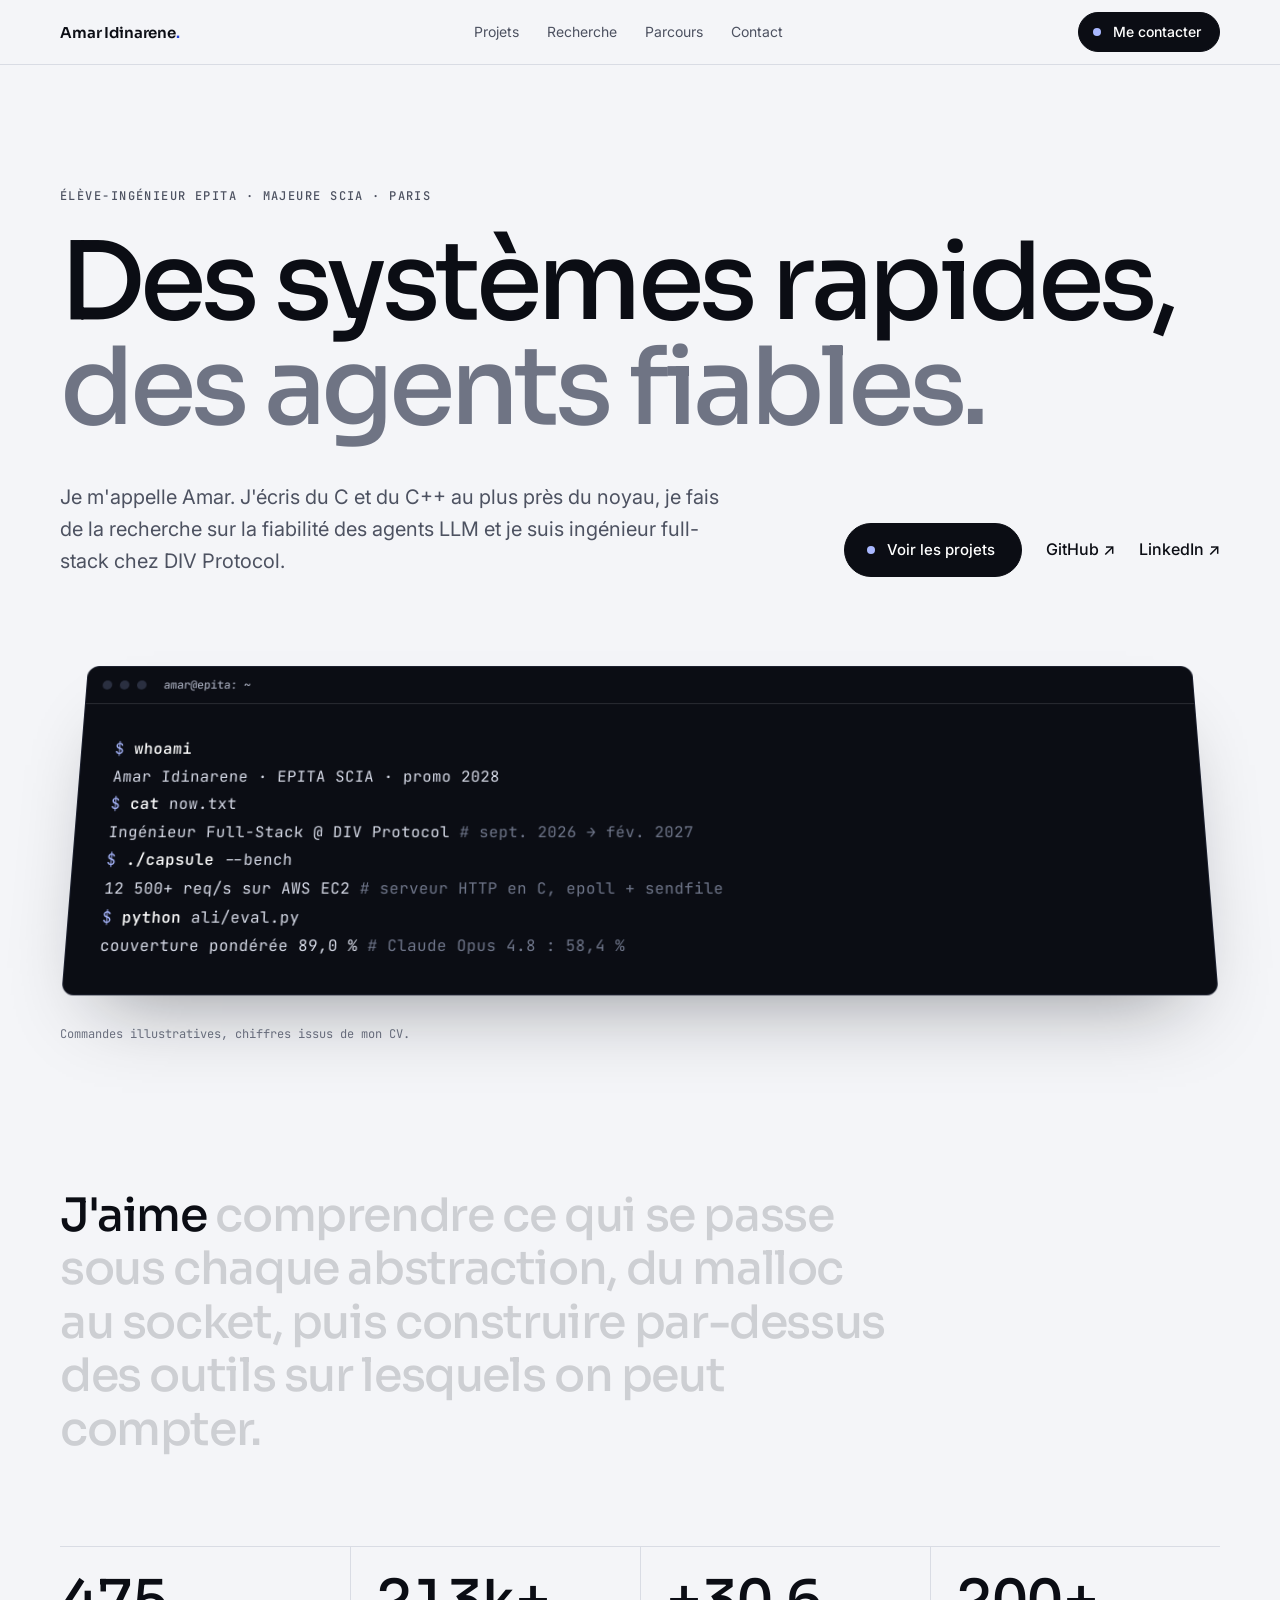
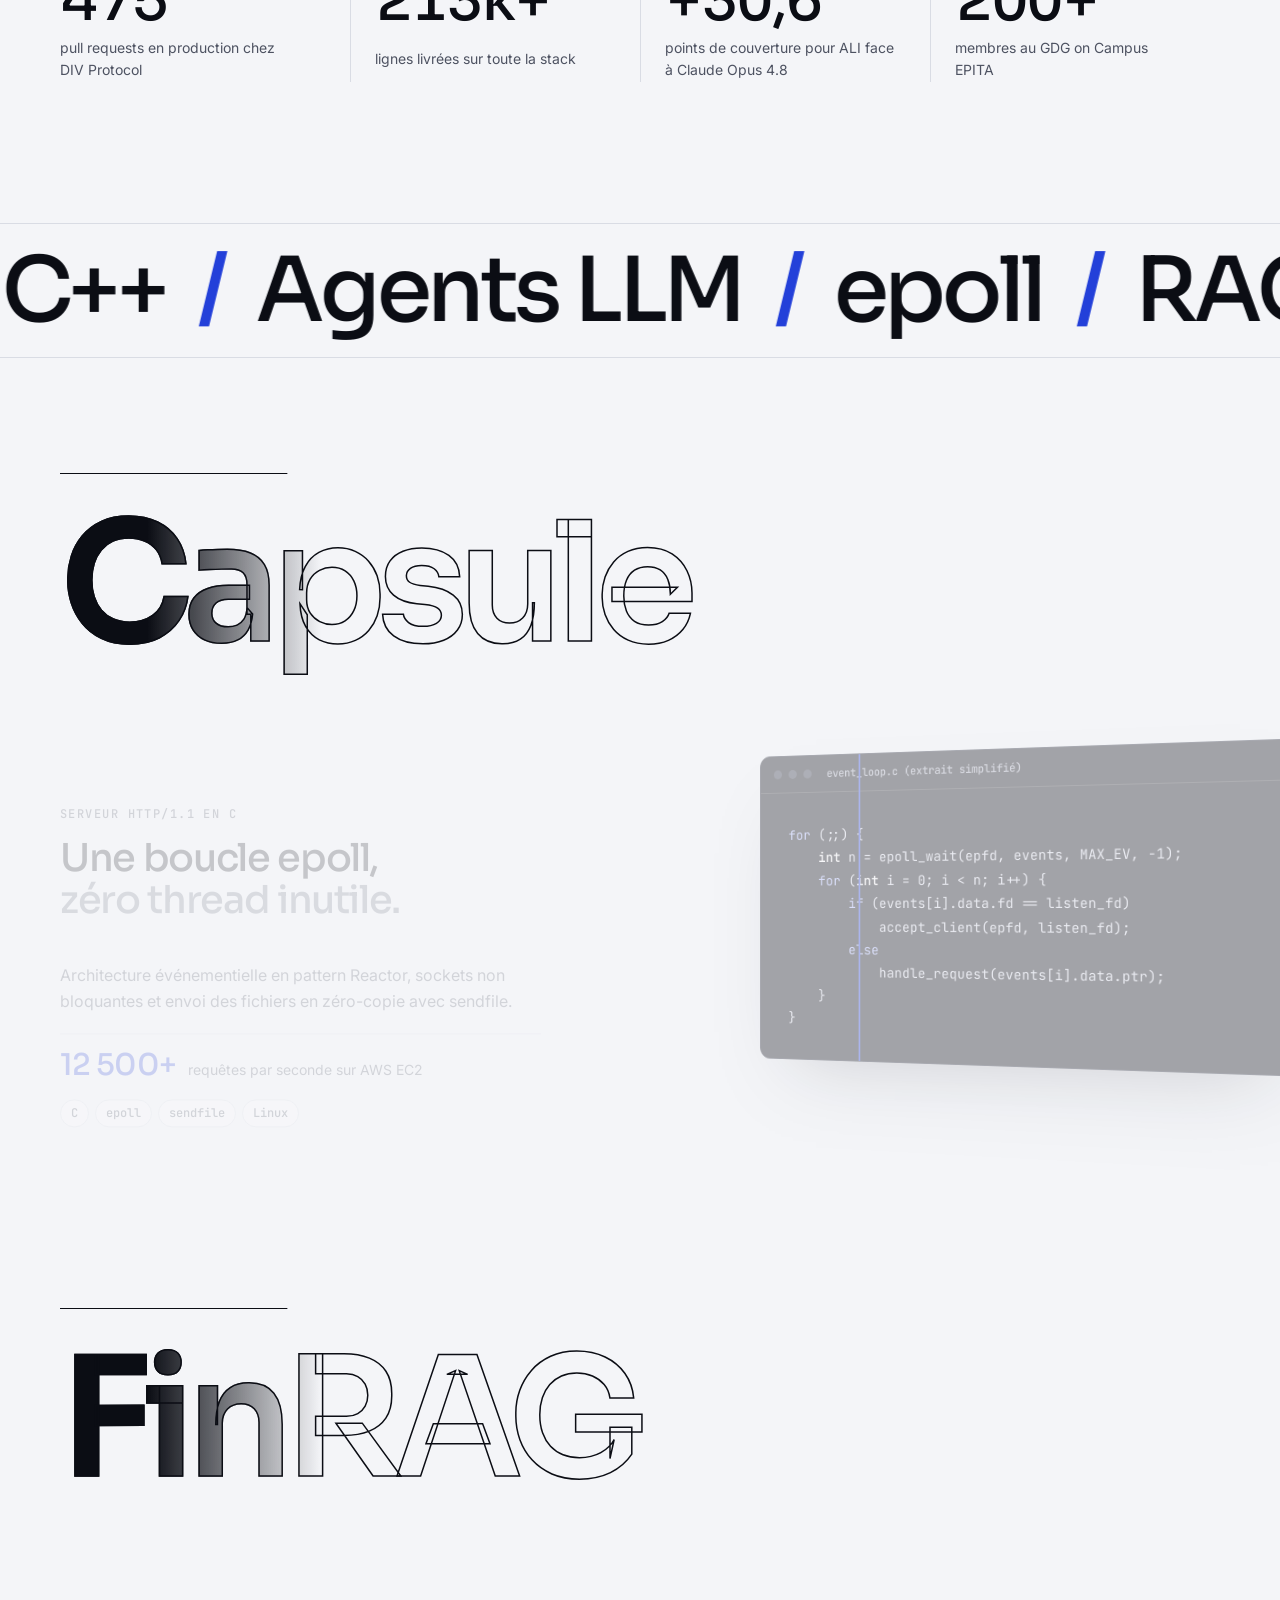
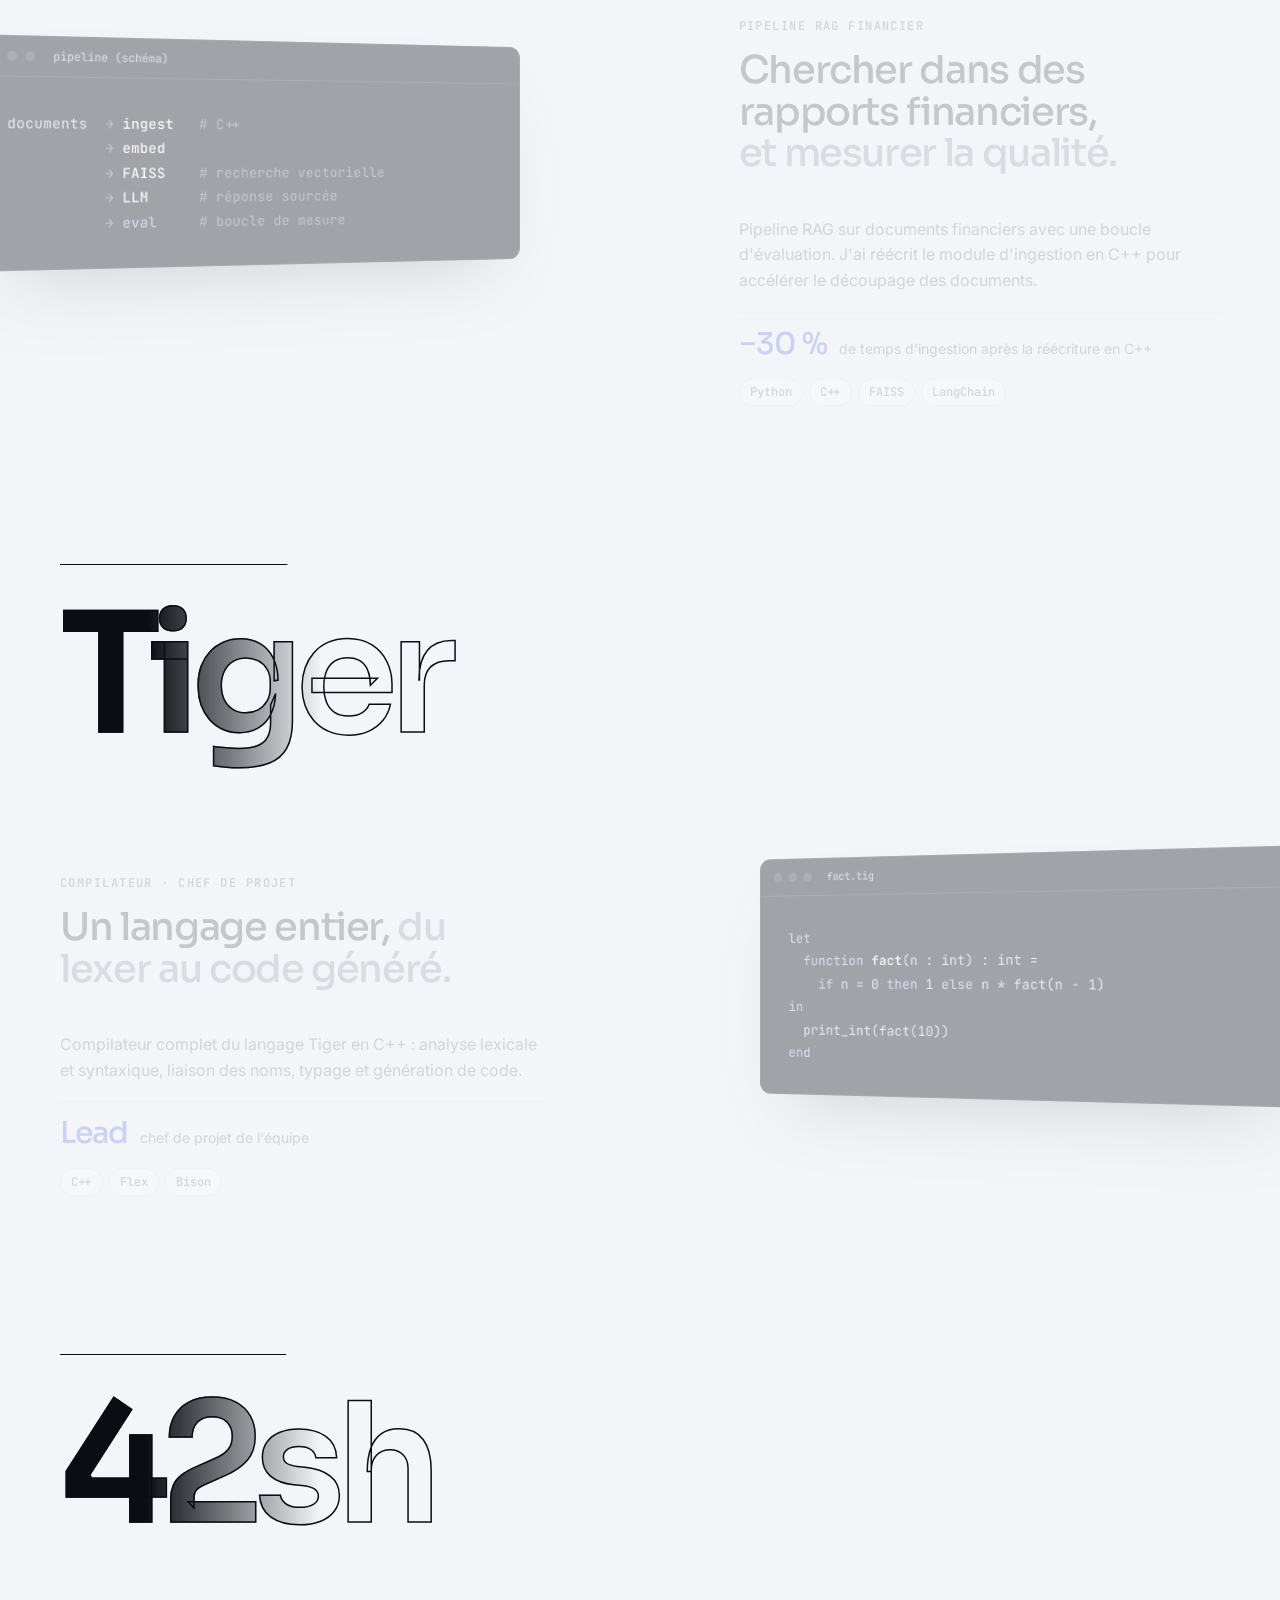
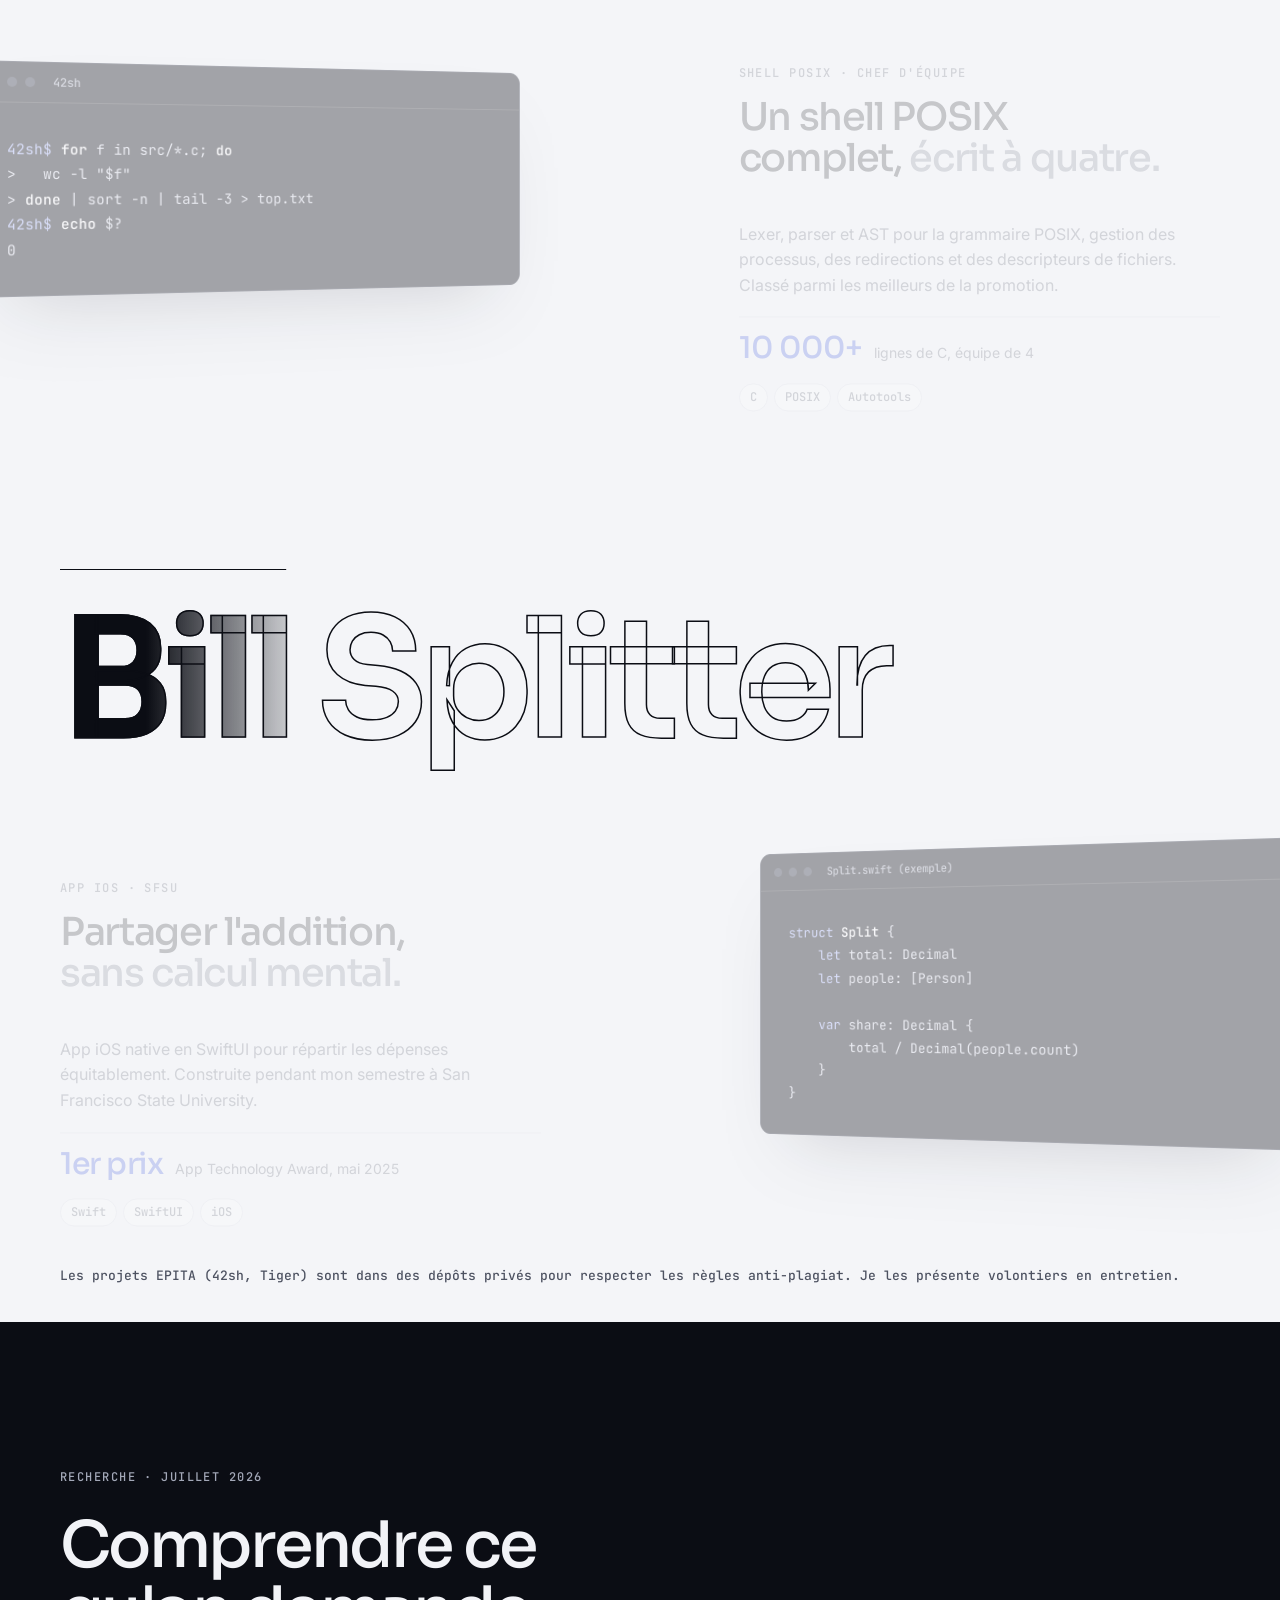
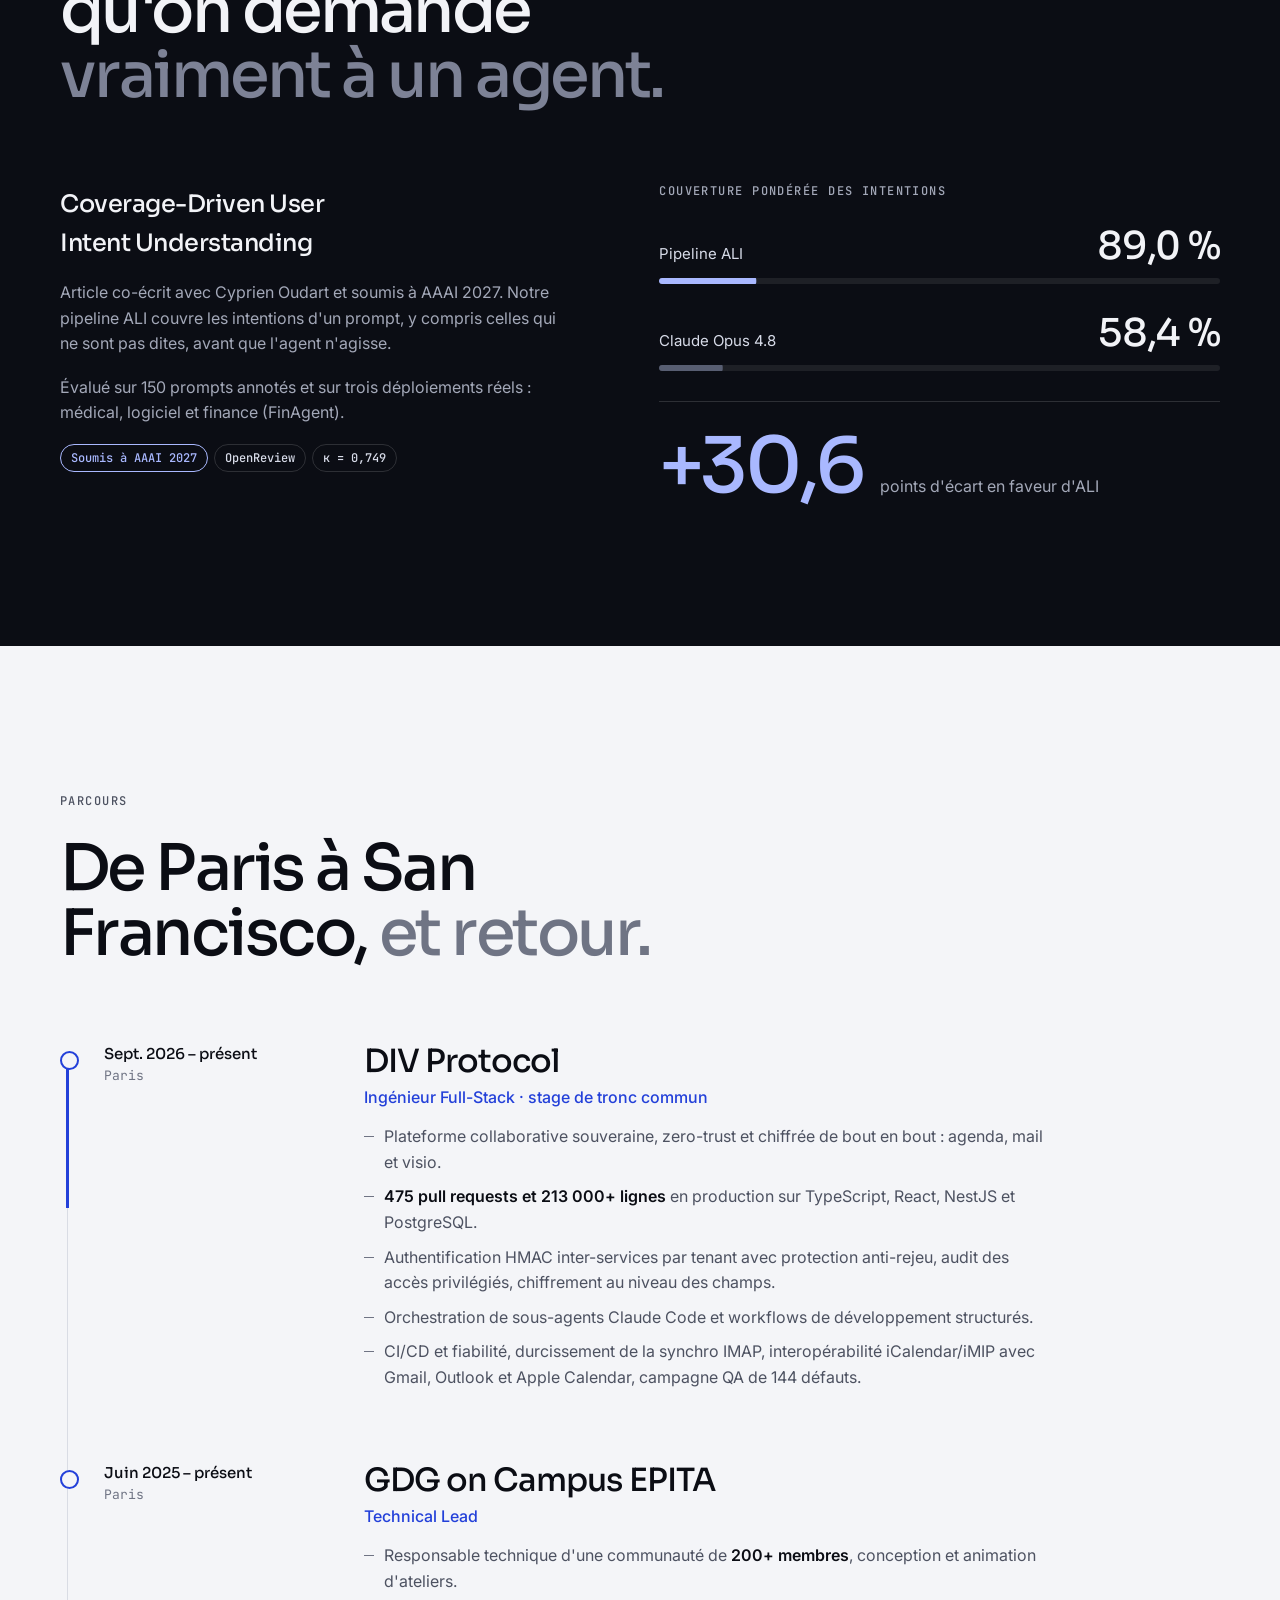
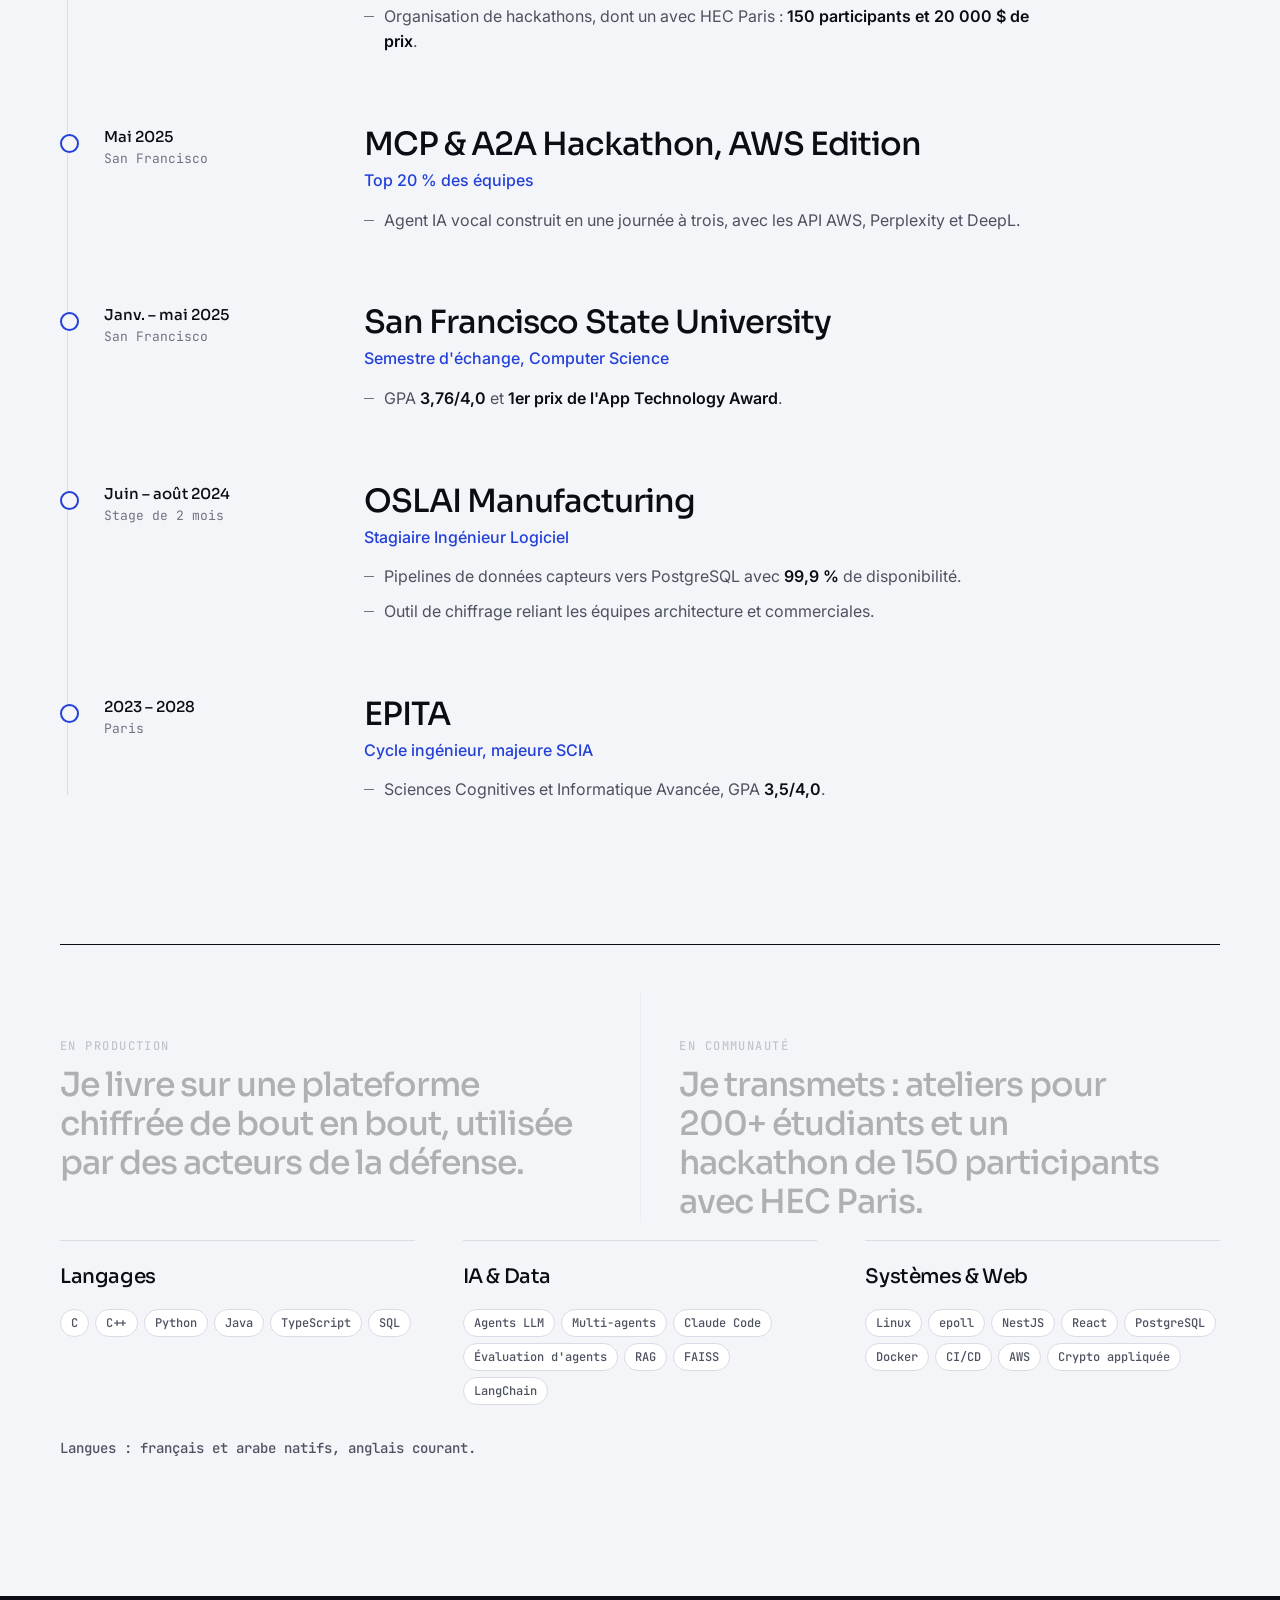
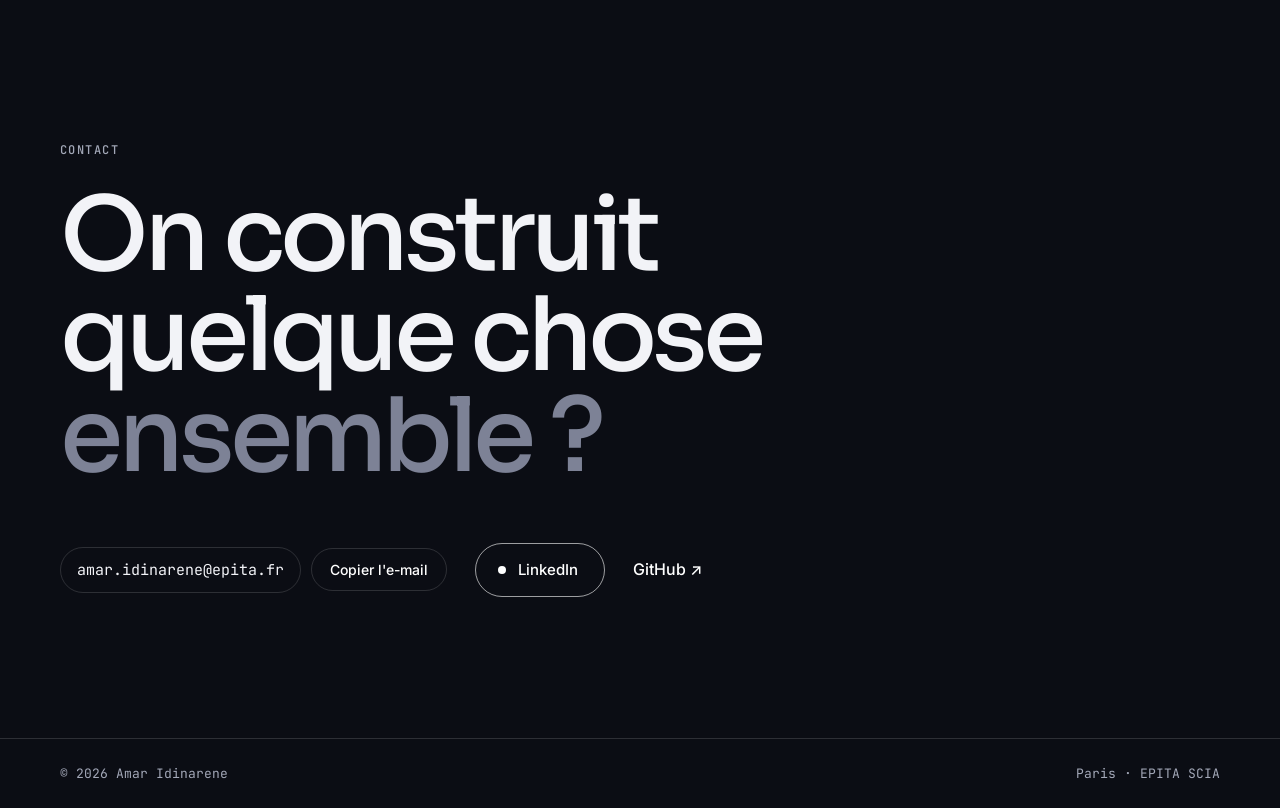
==== docs/index.html @ 35f5046b "Add scroll-motion portfolio site and refresh README from CV Co-Authored-By: Claude Opus 5.5 <noreply" ====
<!doctype html>
<html lang="fr">
<head>
<meta charset="utf-8">
<meta name="viewport" content="width=device-width, initial-scale=1, viewport-fit=cover">
<title>Amar Idinarene</title>
<meta name="claude:viewport-fit-sides" content="cover">
<meta name="description" content="Amar Idinarene, élève-ingénieur EPITA (majeure SCIA). Systèmes C/C++, agents LLM, ingénieur full-stack chez DIV Protocol.">
<link rel="preconnect" href="https://fonts.googleapis.com">
<link rel="preconnect" href="https://fonts.gstatic.com" crossorigin>
<link rel="stylesheet" href="https://fonts.googleapis.com/css2?family=Sora:wght@400;500;600&family=Inter:wght@400;500;600&family=JetBrains+Mono:wght@400;500&display=swap">
<style>
/*
 * scroll-motion-site: styles for the motion helpers.
 * Every scroll-linked rule reads its variable with a fallback equal to the final state,
 * so the page is complete without JavaScript, in a non-scrolling preview and under
 * prefers-reduced-motion. Rename the tokens to match the project's design system.
 */
:root {
  --ground: #f4f4f7;
  --surface: #ffffff;
  --ink: #0b0c12;
  --ink-soft: #50525f;
  --ink-faint: #8a8c99;
  --line: #d9d9e0;
  --accent: #4b2fd6;
  --accent-on-dark: #b9adff;
  --ease-out: cubic-bezier(0.2, 0.7, 0.2, 1);
}

/* Triggered once: words of a heading. The script splits [data-words] into .wd spans. */
.wd { display: inline-block; }
.js [data-words] .wd {
  opacity: 0;
  transform: translateY(22px);
  filter: blur(10px);
  transition: opacity 0.7s ease, filter 0.7s ease, transform 0.7s var(--ease-out);
}
.js [data-words].in .wd { opacity: 1; transform: none; filter: blur(0); }
.js [data-words][data-words="plain"] .wd { filter: none; }

/* Linked to scroll. --e is entry progress, --p is the full pass through the viewport. */
.draw { transform: scaleX(var(--e, 1)); transform-origin: 0 50%; }
.lift { opacity: calc(0.15 + var(--e, 1) * 0.85); transform: translateY(calc((1 - var(--e, 1)) * 56px)); }
.rise > * { opacity: var(--e, 1); transform: translateY(calc((1 - var(--e, 1)) * 60px)); }
.rise > *:nth-child(n + 3) { transform: translateY(calc((1 - var(--e, 1)) * 90px)); }
.tilt {
  transform-origin: 50% 100%;
  transform: rotateX(calc((1 - var(--e, 1)) * 26deg)) scale(calc(0.88 + var(--e, 1) * 0.12));
  opacity: calc(0.25 + var(--e, 1) * 0.75);
}
.scanl {
  position: absolute; top: 0; bottom: 0; width: 2px; background: var(--accent);
  left: calc(var(--e, 1) * 100%); opacity: calc((1 - var(--e, 1)) * 4);
}
.from-left {
  transform-origin: 0 50%;
  transform: translateX(calc((1 - var(--e, 1)) * -110px)) rotateY(calc((1 - var(--e, 1)) * 24deg));
  opacity: calc(0.2 + var(--e, 1) * 0.8);
}
.from-right {
  transform-origin: 100% 50%;
  transform: translateX(calc((1 - var(--e, 1)) * 110px)) rotateY(calc((1 - var(--e, 1)) * -24deg));
  opacity: calc(0.2 + var(--e, 1) * 0.8);
}
.fill {
  color: transparent;
  -webkit-text-stroke: 1.5px var(--ink);
  background: linear-gradient(90deg, var(--ink) calc(var(--e, 1) * 115% - 15%), transparent calc(var(--e, 1) * 115%)) no-repeat;
  -webkit-background-clip: text;
  background-clip: text;
}
.fill-y { transform-origin: 50% 0; transform: scaleY(clamp(0, calc((var(--p, 1) - 0.1) * 1.4), 1)); }
.page-progress { transform-origin: 0 50%; transform: scaleX(var(--sp, 0)); }
.hero-tilt {
  transform-origin: 50% 0;
  transform: rotateX(calc((1 - var(--h, 1)) * 16deg)) scale(calc(0.94 + var(--h, 1) * 0.06));
}

/* Words that light up one by one while the block crosses the viewport. Set by the script. */
[data-reveal-words] .rw { opacity: clamp(0.16, calc((var(--p, 1) - 0.18) * var(--rw-k, 60) - var(--rw-i, 0)), 1); }

/* Pile to grid. Put .tile on the .sc section and --dx --dy --r on each window. */
.tile { --t: clamp(0, calc((var(--p, 1) - 0.2) * 4), 1); }
.tile-item {
  transform: translate(calc((1 - var(--t)) * var(--dx, 0%)), calc((1 - var(--t)) * var(--dy, 0%)))
    rotate(calc((1 - var(--t)) * var(--r, 0deg))) scale(calc(1 + (1 - var(--t)) * 0.18));
}

/* Nav that hides on scroll down. */
[data-hide-on-scroll] { transition: transform 0.35s ease; }
[data-hide-on-scroll].is-hidden:not(:focus-within) { transform: translateY(-110%); }

/* Marquee: the script repeats the content three times and moves it. */
[data-marquee] { display: flex; width: max-content; white-space: nowrap; will-change: transform; }

/* Spotlight that follows the pointer. Add an empty .spot-l inside [data-spot]. */
[data-spot] { position: relative; }
.spot-l {
  position: absolute; inset: 0; pointer-events: none; opacity: 0; transition: opacity 0.3s ease;
  background: radial-gradient(340px circle at var(--mx, 50%) var(--my, 50%), color-mix(in srgb, var(--accent) 16%, transparent), transparent 70%);
}
@media (hover: hover) and (pointer: fine) { [data-spot]:hover .spot-l { opacity: 1; } }

/* Dock magnification: children .dk grow with --s. */
[data-dock] { display: flex; align-items: flex-end; gap: 10px; }
.dk { flex: none; width: calc(46px * var(--s, 1)); height: calc(46px * var(--s, 1)); transition: width 0.14s ease-out, height 0.14s ease-out; }

/* Buttons. Pill with a dot that grows to fill it on hover (after Magic UI's Interactive Hover Button). */
.ihb {
  position: relative; display: inline-flex; align-items: center; gap: 12px; overflow: hidden; box-sizing: border-box;
  min-height: 50px; padding: 14px 26px 14px 22px; border-radius: 999px; border: 1px solid var(--ink);
  background: transparent; color: var(--ink); font-weight: 500; font-size: 15px; text-decoration: none; cursor: pointer;
}
.ihb .d { width: 8px; height: 8px; border-radius: 50%; background: var(--ink); transition: transform 0.5s var(--ease-out); }
.ihb .t { position: relative; transition: transform 0.3s ease, opacity 0.3s ease; }
.ihb .h {
  position: absolute; inset: 0; display: flex; align-items: center; justify-content: center; gap: 10px;
  color: var(--surface); transform: translateX(36px); opacity: 0; transition: transform 0.3s ease, opacity 0.3s ease;
}
.ihb:hover .d, .ihb:focus-visible .d { transform: scale(110); }
.ihb:hover .t, .ihb:focus-visible .t { transform: translateX(36px); opacity: 0; }
.ihb:hover .h, .ihb:focus-visible .h { transform: none; opacity: 1; }
.ihb.pri { background: var(--ink); color: var(--surface); }
.ihb.pri .d { background: var(--accent-on-dark); }
.ihb.pri .h { color: var(--ink); }
.ihb.inv { border-color: rgba(255, 255, 255, 0.6); color: #ffffff; }
.ihb.inv .d { background: #ffffff; }
.ihb.inv .h { color: var(--ink); }

/* Text link whose underline draws on hover. */
.ul {
  display: inline-flex; align-items: center; gap: 8px; padding: 12px 0; font-weight: 500; text-decoration: none; color: inherit;
  background: linear-gradient(currentColor, currentColor) 0 calc(100% - 8px) / 0 1px no-repeat;
  transition: background-size 0.35s ease;
}
.ul:hover, .ul:focus-visible { background-size: 100% 1px; }

:focus-visible { outline: 2px solid var(--accent); outline-offset: 3px; }

@media (prefers-reduced-motion: reduce) {
  .ihb .d, .ihb .t, .ihb .h, .ul, .dk, [data-hide-on-scroll] { transition: none; }
}

</style>
<style>
/* Layout: sober register. Light ground, ink type, one cobalt accent, hairlines; two dark bands (research + contact). No pinning. */
:root{
  --ground:#f4f5f8; --surface:#ffffff; --ink:#0b0d14; --ink-soft:#4d5261; --ink-faint:#6f7484; --line:#d9dce4;
  --accent:#2340d9; --accent-on-dark:#a9b8ff; --dark:#0b0d14; --dark-soft:#a3a8b8; --dark-line:rgba(255,255,255,.14);
  --head:"Sora",ui-sans-serif,system-ui,sans-serif;
  --body:"Inter",ui-sans-serif,system-ui,sans-serif;
  --mono:"JetBrains Mono",ui-monospace,SFMono-Regular,Menlo,monospace;
  color-scheme:light;
}
*{box-sizing:border-box}
body{background:var(--ground);color:var(--ink);font:16px/1.6 var(--body);overflow-x:hidden}
h1,h2,h3,p{margin:0}
h1,h2,h3{font-family:var(--head);font-weight:500;text-wrap:balance}
.gr{color:var(--ink-faint)}
.wrap{max-width:1200px;margin:0 auto;padding-left:max(20px,env(safe-area-inset-left,0px));padding-right:max(20px,env(safe-area-inset-right,0px))}
section{position:relative}
.pad{padding-block:clamp(80px,11vw,150px)}
.label{font:500 12px/1 var(--mono);letter-spacing:.12em;text-transform:uppercase;color:var(--ink-soft)}
.dark .label{color:var(--dark-soft)}
.hair{display:block;height:1px;background:var(--ink)}

/* nav */
header.nav{position:fixed;top:0;left:0;right:0;z-index:20;background:color-mix(in srgb,var(--ground) 92%,transparent);border-bottom:1px solid var(--line);padding-top:env(safe-area-inset-top,0px)}
header.nav .wrap{display:flex;align-items:center;justify-content:space-between;height:64px;gap:16px}
.brand{font:600 15px var(--head);text-decoration:none;color:var(--ink);letter-spacing:-.01em}
.brand i{font-style:normal;color:var(--accent)}
.navl{display:flex;gap:28px;font-size:14px}
.navl a{text-decoration:none;color:var(--ink-soft)}
.navl a:hover{color:var(--ink)}
header.nav .page-progress{position:absolute;left:0;right:0;bottom:-1px;height:1px;background:var(--accent)}
.ihb{font-family:var(--body)}
.ihb.sm{min-height:40px;padding:8px 18px 8px 14px;font-size:14px}
@media (max-width:760px){.navl{display:none}}

/* hero */
.hero{padding-top:clamp(130px,16vw,190px);padding-bottom:clamp(40px,6vw,70px)}
.hero .label{display:block;margin-bottom:28px}
.hero h1{font-size:clamp(44px,8.4vw,124px);line-height:.98;letter-spacing:-.045em;max-width:14ch}
.hero .intro{display:flex;flex-wrap:wrap;gap:28px 64px;align-items:end;justify-content:space-between;margin-top:40px}
.hero .intro p{max-width:52ch;font-size:clamp(17px,1.6vw,20px);color:var(--ink-soft);min-width:0}
.hero .acts{display:flex;flex-wrap:wrap;gap:8px 24px;align-items:center}
.persp{perspective:1600px}
.stage{margin-top:clamp(48px,7vw,90px)}
.win{background:var(--dark);border-radius:12px;overflow:hidden;box-shadow:0 40px 80px -40px rgba(11,13,20,.45);border:1px solid #1d2130}
.win .bar{display:flex;align-items:center;gap:8px;padding:12px 16px;border-bottom:1px solid var(--dark-line)}
.win .bar i{width:10px;height:10px;border-radius:50%;background:#2a2f40}
.win .bar span{margin-left:10px;font:500 12px var(--mono);color:var(--dark-soft)}
.term{padding:clamp(18px,3vw,34px);font:400 clamp(12.5px,1.35vw,16px)/1.85 var(--mono);color:#d7dbe8;overflow-x:auto;white-space:pre}
.term .c{color:var(--accent-on-dark)}
.term .m{color:#6f768a}
.term .k{color:#ffffff;font-weight:500}
.stage .note{margin-top:12px;font:400 12px var(--mono);color:var(--ink-faint)}

/* statement + facts */
.statement{font:500 clamp(26px,3.6vw,50px)/1.16 var(--head);letter-spacing:-.03em;max-width:24ch}
.facts{display:grid;grid-template-columns:repeat(4,minmax(0,1fr));margin-top:clamp(56px,7vw,90px);border-top:1px solid var(--line)}
.fact{padding:26px 24px 0 0;display:grid;gap:8px}
.fact+.fact{padding-left:24px;border-left:1px solid var(--line)}
.fact b{font:500 clamp(34px,4.4vw,60px)/1 var(--head);letter-spacing:-.04em;font-variant-numeric:tabular-nums}
.fact span{color:var(--ink-soft);font-size:14px;max-width:26ch}
@media (max-width:860px){.facts{grid-template-columns:repeat(2,minmax(0,1fr))}.fact:nth-child(3){padding-left:0;border-left:0}.fact:nth-child(n+3){padding-top:32px}}

/* marquee band */
.band{overflow:clip;border-block:1px solid var(--line);padding-block:clamp(14px,2vw,22px);font:500 clamp(40px,7vw,104px)/1 var(--head);letter-spacing:-.05em}
.band span{padding-right:.35em}
.band span.s{color:var(--accent)}

/* projects */
.proj{padding-block:clamp(70px,9vw,120px)}
.proj .big{font:600 clamp(64px,13vw,190px)/1 var(--head);letter-spacing:-.06em;margin:28px 0 clamp(32px,5vw,56px);padding-bottom:.08em}
.proj .cols{display:grid;grid-template-columns:1fr 1.25fr;gap:clamp(32px,6vw,80px);align-items:center}
.proj.rev .cols{grid-template-columns:1.25fr 1fr}
.proj.rev .txt{order:2}
.proj .txt{display:grid;gap:18px;min-width:0}
.proj h2{font-size:clamp(26px,3vw,40px);line-height:1.08;letter-spacing:-.035em}
.proj p{color:var(--ink-soft);max-width:48ch}
.metric{display:flex;align-items:baseline;gap:12px;padding-top:16px;border-top:1px solid var(--line)}
.metric b{white-space:nowrap;font:500 30px/1 var(--head);letter-spacing:-.03em;color:var(--accent)}
.metric span{color:var(--ink-soft);font-size:14px}
.tags{display:flex;flex-wrap:wrap;gap:6px}
.tag{font:500 12px var(--mono);padding:5px 10px;border:1px solid var(--line);border-radius:999px;color:var(--ink-soft);background:var(--surface)}
.code{position:relative;min-width:0}
.code .term{font-size:clamp(12px,1.2vw,14.5px);line-height:1.75}
@media (max-width:860px){.proj .cols,.proj.rev .cols{grid-template-columns:1fr}.proj.rev .txt{order:0}}

/* research: dark key moment */
.dark{background:var(--dark);color:#f2f3f7}
.dark .gr{color:#7d8296}
.research h2{font-size:clamp(34px,5vw,72px);line-height:1.02;letter-spacing:-.04em;max-width:18ch;margin-top:24px}
.rgrid{display:grid;grid-template-columns:1fr 1.1fr;gap:clamp(40px,7vw,96px);margin-top:clamp(48px,6vw,80px);align-items:start}
.rgrid .txt{display:grid;gap:18px;min-width:0}
.rgrid h3{font-size:24px;letter-spacing:-.02em}
.rgrid p{color:var(--dark-soft)}
.dark .tag{background:transparent;border-color:var(--dark-line);color:#d7dbe8}
.dark .tag.on{border-color:var(--accent-on-dark);color:var(--accent-on-dark)}
.bench{display:grid;gap:30px}
.bench .row{display:flex;justify-content:space-between;align-items:baseline;margin-bottom:12px}
.bench .row span{font-size:15px;color:#d7dbe8}
.bench .row b{font:500 clamp(28px,3vw,40px)/1 var(--head);letter-spacing:-.03em;font-variant-numeric:tabular-nums}
.track{position:relative;height:6px;background:rgba(255,255,255,.08);border-radius:3px;overflow:hidden}
.track i{position:absolute;inset:0 auto 0 0;width:var(--w);border-radius:3px;transform-origin:0 50%;transform:scaleX(var(--e,1))}
.track.ours i{background:var(--accent-on-dark)}
.track.base i{background:#585e72}
.gap{display:flex;gap:18px;align-items:baseline;padding-top:26px;border-top:1px solid var(--dark-line)}
.gap b{font:500 clamp(44px,6vw,80px)/1 var(--head);letter-spacing:-.05em;color:var(--accent-on-dark)}
.gap span{color:var(--dark-soft);max-width:22ch}
@media (max-width:860px){.rgrid{grid-template-columns:1fr}}

/* timeline */
.tl{position:relative;margin-top:clamp(48px,6vw,80px);padding-left:44px;display:grid;gap:clamp(48px,6vw,72px)}
.tl .base{position:absolute;left:7px;top:8px;bottom:8px;width:1px;background:var(--line)}
.tl .fill-y{position:absolute;left:6px;top:8px;bottom:8px;width:3px;background:var(--accent);border-radius:2px}
.job{position:relative;display:grid;grid-template-columns:220px minmax(0,1fr);gap:20px 40px}
.job::before{content:"";position:absolute;left:-44px;top:7px;width:15px;height:15px;border-radius:50%;background:var(--ground);border:2px solid var(--accent)}
.when{display:grid;gap:4px;align-content:start}
.when b{font:500 15px var(--head)}
.when span{font:400 13px var(--mono);color:var(--ink-faint)}
.job h3{font-size:clamp(24px,2.6vw,32px);letter-spacing:-.03em;line-height:1.1}
.job .role{color:var(--accent);font-weight:500;margin:6px 0 14px}
.job ul{margin:0;padding:0;list-style:none;display:grid;gap:9px;color:var(--ink-soft);max-width:68ch}
.job li{padding-left:20px;position:relative}
.job li::before{content:"";position:absolute;left:0;top:.75em;width:10px;height:1px;background:var(--ink-faint)}
.job li strong{color:var(--ink);font-weight:600}
@media (max-width:760px){.job{grid-template-columns:1fr;gap:8px}.tl{padding-left:32px}.job::before{left:-32px}}

/* two statements */
.duo{display:grid;grid-template-columns:1fr 1fr;border-top:1px solid var(--ink)}
.duo>div{padding:clamp(28px,4vw,48px) clamp(0px,3vw,40px) 0 0;display:grid;gap:14px;align-content:start}
.duo>div+div{padding-left:clamp(20px,3vw,40px);border-left:1px solid var(--line)}
.duo p.s{font:500 clamp(22px,2.6vw,34px)/1.18 var(--head);letter-spacing:-.03em}
@media (max-width:760px){.duo{grid-template-columns:1fr}.duo>div+div{padding-left:0;border-left:0;border-top:1px solid var(--line);margin-top:28px}}

/* skills */
.skills{display:grid;grid-template-columns:repeat(3,minmax(0,1fr));gap:clamp(24px,4vw,48px);margin-top:clamp(40px,5vw,64px)}
.sk{display:grid;gap:16px;align-content:start;padding-top:20px;border-top:1px solid var(--line)}
.sk h3{font-size:20px;letter-spacing:-.02em}
@media (max-width:860px){.skills{grid-template-columns:1fr}}

/* contact */
.cta h2{font-size:clamp(44px,8vw,116px);line-height:.98;letter-spacing:-.05em;max-width:12ch;margin-top:24px}
.cta .row{display:flex;flex-wrap:wrap;gap:18px 28px;align-items:center;margin-top:clamp(36px,5vw,56px)}
.mail{display:flex;flex-wrap:wrap;gap:10px;align-items:center}
.mail code{font:400 15px var(--mono);padding:12px 16px;border:1px solid var(--dark-line);border-radius:999px;user-select:all;word-break:break-all}
.copy{font:500 14px var(--body);padding:12px 18px;border-radius:999px;border:1px solid var(--dark-line);background:transparent;color:#fff;cursor:pointer}
.copy:hover{border-color:var(--accent-on-dark)}
.cta .ul{color:#fff}
footer{background:var(--dark);color:var(--dark-soft);border-top:1px solid var(--dark-line);padding-block:26px;font:400 13px var(--mono)}
footer .wrap{display:flex;justify-content:space-between;flex-wrap:wrap;gap:10px}
.dark :focus-visible{outline-color:var(--accent-on-dark)}
</style>
</head>
<body style="margin:0">
<header class="nav" data-hide-on-scroll>
  <div class="wrap">
    <a class="brand" href="#top">Amar Idinarene<i>.</i></a>
    <nav class="navl" aria-label="Sections">
      <a href="#projets">Projets</a><a href="#recherche">Recherche</a><a href="#parcours">Parcours</a><a href="#contact">Contact</a>
    </nav>
    <a class="ihb pri sm" href="#contact"><span class="d" aria-hidden="true"></span><span class="t">Me contacter</span><span class="h" aria-hidden="true">Me contacter →</span></a>
  </div>
  <span class="page-progress" aria-hidden="true"></span>
</header>

<main id="top">
  <section class="hero">
    <div class="wrap">
      <span class="label">Élève-ingénieur EPITA · majeure SCIA · Paris</span>
      <h1 data-words data-stagger="60">Des systèmes rapides, <span class="gr">des agents fiables.</span></h1>
      <div class="intro">
        <p>Je m'appelle Amar. J'écris du C et du C++ au plus près du noyau, je fais de la recherche sur la fiabilité des agents LLM et je suis ingénieur full-stack chez DIV Protocol.</p>
        <div class="acts">
          <a class="ihb pri" href="#projets"><span class="d" aria-hidden="true"></span><span class="t">Voir les projets</span><span class="h" aria-hidden="true">Voir les projets →</span></a>
          <a class="ul" href="https://github.com/Amaridi" target="_blank" rel="noopener">GitHub ↗</a>
          <a class="ul" href="https://linkedin.com/in/amaridi" target="_blank" rel="noopener">LinkedIn ↗</a>
        </div>
      </div>
      <div class="stage persp">
        <div class="win hero-tilt" data-spot>
          <div class="bar"><i></i><i></i><i></i><span>amar@epita: ~</span></div>
<div class="term"><span class="c">$</span> <span class="k">whoami</span>
Amar Idinarene · EPITA SCIA · promo 2028
<span class="c">$</span> <span class="k">cat</span> now.txt
Ingénieur Full-Stack @ DIV Protocol <span class="m"># sept. 2026 → fév. 2027</span>
<span class="c">$</span> <span class="k">./capsule</span> --bench
12 500+ req/s sur AWS EC2 <span class="m"># serveur HTTP en C, epoll + sendfile</span>
<span class="c">$</span> <span class="k">python</span> ali/eval.py
couverture pondérée 89,0 % <span class="m"># Claude Opus 4.8 : 58,4 %</span></div>
          <span class="spot-l" aria-hidden="true"></span>
        </div>
        <p class="note">Commandes illustratives, chiffres issus de mon CV.</p>
      </div>
    </div>
  </section>

  <section class="sc pad" style="padding-top:clamp(40px,6vw,80px)">
    <div class="wrap">
      <p class="statement" data-reveal-words>J'aime comprendre ce qui se passe sous chaque abstraction, du malloc au socket, puis construire par-dessus des outils sur lesquels on peut compter.</p>
      <div class="facts">
        <div class="fact"><b>475</b><span>pull requests en production chez DIV Protocol</span></div>
        <div class="fact"><b>213k+</b><span>lignes livrées sur toute la stack</span></div>
        <div class="fact"><b>+30,6</b><span>points de couverture pour ALI face à Claude Opus 4.8</span></div>
        <div class="fact"><b>200+</b><span>membres au GDG on Campus EPITA</span></div>
      </div>
    </div>
  </section>

  <div class="band" aria-hidden="true"><div data-marquee><span>C</span><span class="s">/</span><span>C++</span><span class="s">/</span><span>Agents LLM</span><span class="s">/</span><span>epoll</span><span class="s">/</span><span>RAG</span><span class="s">/</span><span>NestJS</span><span class="s">/</span><span>Zero-trust</span><span class="s">/</span></div></div>

  <div id="projets">
    <section class="sc proj">
      <div class="wrap">
        <span class="hair draw" aria-hidden="true"></span>
        <h3 class="big fill">Capsule</h3>
        <div class="cols">
          <div class="txt rise">
            <span class="label">Serveur HTTP/1.1 en C</span>
            <h2>Une boucle epoll, <span class="gr">zéro thread inutile.</span></h2>
            <p>Architecture événementielle en pattern Reactor, sockets non bloquantes et envoi des fichiers en zéro-copie avec sendfile.</p>
            <div class="metric"><b>12 500+</b><span>requêtes par seconde sur AWS EC2</span></div>
            <div class="tags"><span class="tag">C</span><span class="tag">epoll</span><span class="tag">sendfile</span><span class="tag">Linux</span></div>
          </div>
          <div class="code persp"><div class="win from-right">
            <div class="bar"><i></i><i></i><i></i><span>event_loop.c (extrait simplifié)</span></div>
<div class="term"><span class="c">for</span> (;;) {
    <span class="k">int</span> n = epoll_wait(epfd, events, MAX_EV, -1);
    <span class="c">for</span> (<span class="k">int</span> i = 0; i &lt; n; i++) {
        <span class="c">if</span> (events[i].data.fd == listen_fd)
            accept_client(epfd, listen_fd);
        <span class="c">else</span>
            handle_request(events[i].data.ptr);
    }
}</div>
            <span class="scanl" aria-hidden="true"></span>
          </div></div>
        </div>
      </div>
    </section>

    <section class="sc proj rev">
      <div class="wrap">
        <span class="hair draw" aria-hidden="true"></span>
        <h3 class="big fill">FinRAG</h3>
        <div class="cols">
          <div class="txt rise">
            <span class="label">Pipeline RAG financier</span>
            <h2>Chercher dans des rapports financiers, <span class="gr">et mesurer la qualité.</span></h2>
            <p>Pipeline RAG sur documents financiers avec une boucle d'évaluation. J'ai réécrit le module d'ingestion en C++ pour accélérer le découpage des documents.</p>
            <div class="metric"><b>−30 %</b><span>de temps d'ingestion après la réécriture en C++</span></div>
            <div class="tags"><span class="tag">Python</span><span class="tag">C++</span><span class="tag">FAISS</span><span class="tag">LangChain</span></div>
          </div>
          <div class="code persp"><div class="win from-left">
            <div class="bar"><i></i><i></i><i></i><span>pipeline (schéma)</span></div>
<div class="term">documents  <span class="m">→</span> <span class="k">ingest</span>   <span class="m"># C++</span>
           <span class="m">→</span> <span class="k">embed</span>
           <span class="m">→</span> <span class="k">FAISS</span>    <span class="m"># recherche vectorielle</span>
           <span class="m">→</span> <span class="k">LLM</span>      <span class="m"># réponse sourcée</span>
           <span class="m">→</span> <span class="c">eval</span>     <span class="m"># boucle de mesure</span></div>
          </div></div>
        </div>
      </div>
    </section>

    <section class="sc proj">
      <div class="wrap">
        <span class="hair draw" aria-hidden="true"></span>
        <h3 class="big fill">Tiger</h3>
        <div class="cols">
          <div class="txt rise">
            <span class="label">Compilateur · chef de projet</span>
            <h2>Un langage entier, <span class="gr">du lexer au code généré.</span></h2>
            <p>Compilateur complet du langage Tiger en C++ : analyse lexicale et syntaxique, liaison des noms, typage et génération de code.</p>
            <div class="metric"><b>Lead</b><span>chef de projet de l'équipe</span></div>
            <div class="tags"><span class="tag">C++</span><span class="tag">Flex</span><span class="tag">Bison</span></div>
          </div>
          <div class="code persp"><div class="win from-right">
            <div class="bar"><i></i><i></i><i></i><span>fact.tig</span></div>
<div class="term"><span class="c">let</span>
  <span class="c">function</span> <span class="k">fact</span>(n : int) : int =
    <span class="c">if</span> n = 0 <span class="c">then</span> 1 <span class="c">else</span> n * fact(n - 1)
<span class="c">in</span>
  print_int(fact(10))
<span class="c">end</span></div>
          </div></div>
        </div>
      </div>
    </section>

    <section class="sc proj rev">
      <div class="wrap">
        <span class="hair draw" aria-hidden="true"></span>
        <h3 class="big fill">42sh</h3>
        <div class="cols">
          <div class="txt rise">
            <span class="label">Shell POSIX · chef d'équipe</span>
            <h2>Un shell POSIX complet, <span class="gr">écrit à quatre.</span></h2>
            <p>Lexer, parser et AST pour la grammaire POSIX, gestion des processus, des redirections et des descripteurs de fichiers. Classé parmi les meilleurs de la promotion.</p>
            <div class="metric"><b>10 000+</b><span>lignes de C, équipe de 4</span></div>
            <div class="tags"><span class="tag">C</span><span class="tag">POSIX</span><span class="tag">Autotools</span></div>
          </div>
          <div class="code persp"><div class="win from-left">
            <div class="bar"><i></i><i></i><i></i><span>42sh</span></div>
<div class="term"><span class="c">42sh$</span> <span class="k">for</span> f in src/*.c; <span class="k">do</span>
&gt;   wc -l "$f"
&gt; <span class="k">done</span> | sort -n | tail -3 &gt; top.txt
<span class="c">42sh$</span> <span class="k">echo</span> $?
0</div>
          </div></div>
        </div>
      </div>
    </section>

    <section class="sc proj">
      <div class="wrap">
        <span class="hair draw" aria-hidden="true"></span>
        <h3 class="big fill">Bill Splitter</h3>
        <div class="cols">
          <div class="txt rise">
            <span class="label">App iOS · SFSU</span>
            <h2>Partager l'addition, <span class="gr">sans calcul mental.</span></h2>
            <p>App iOS native en SwiftUI pour répartir les dépenses équitablement. Construite pendant mon semestre à San Francisco State University.</p>
            <div class="metric"><b>1er prix</b><span>App Technology Award, mai 2025</span></div>
            <div class="tags"><span class="tag">Swift</span><span class="tag">SwiftUI</span><span class="tag">iOS</span></div>
          </div>
          <div class="code persp"><div class="win from-right">
            <div class="bar"><i></i><i></i><i></i><span>Split.swift (exemple)</span></div>
<div class="term"><span class="c">struct</span> <span class="k">Split</span> {
    <span class="c">let</span> total: Decimal
    <span class="c">let</span> people: [Person]

    <span class="c">var</span> share: Decimal {
        total / Decimal(people.count)
    }
}</div>
          </div></div>
        </div>
      </div>
    </section>
    <div class="wrap"><p class="label" style="padding-bottom:40px;text-transform:none;letter-spacing:0;font-size:13px">Les projets EPITA (42sh, Tiger) sont dans des dépôts privés pour respecter les règles anti-plagiat. Je les présente volontiers en entretien.</p></div>
  </div>

  <section id="recherche" class="sc dark pad research">
    <div class="wrap">
      <span class="label">Recherche · juillet 2026</span>
      <h2 data-words>Comprendre ce qu'on demande <span class="gr">vraiment à un agent.</span></h2>
      <div class="rgrid">
        <div class="txt">
          <h3>Coverage-Driven User Intent Understanding</h3>
          <p>Article co-écrit avec Cyprien Oudart et soumis à AAAI 2027. Notre pipeline ALI couvre les intentions d'un prompt, y compris celles qui ne sont pas dites, avant que l'agent n'agisse.</p>
          <p>Évalué sur 150 prompts annotés et sur trois déploiements réels : médical, logiciel et finance (FinAgent).</p>
          <div class="tags"><span class="tag on">Soumis à AAAI 2027</span><span class="tag">OpenReview</span><span class="tag">κ = 0,749</span></div>
        </div>
        <div class="bench" role="img" aria-label="Couverture pondérée : pipeline ALI 89,0 %, Claude Opus 4.8 58,4 %">
          <span class="label">Couverture pondérée des intentions</span>
          <div><div class="row"><span>Pipeline ALI</span><b>89,0 %</b></div><div class="track ours"><i style="--w:89%"></i></div></div>
          <div><div class="row"><span>Claude Opus 4.8</span><b>58,4 %</b></div><div class="track base"><i style="--w:58.4%"></i></div></div>
          <div class="gap"><b>+30,6</b><span>points d'écart en faveur d'ALI</span></div>
        </div>
      </div>
    </div>
  </section>

  <section id="parcours" class="sc pad">
    <div class="wrap">
      <span class="label">Parcours</span>
      <h2 data-words style="font-size:clamp(34px,5vw,72px);line-height:1.02;letter-spacing:-.04em;margin-top:24px;max-width:16ch">De Paris à San Francisco, <span class="gr">et retour.</span></h2>
      <div class="tl">
        <span class="base" aria-hidden="true"></span>
        <span class="fill-y" aria-hidden="true"></span>
        <article class="job">
          <div class="when"><b>Sept. 2026 – présent</b><span>Paris</span></div>
          <div>
            <h3>DIV Protocol</h3>
            <p class="role">Ingénieur Full-Stack · stage de tronc commun</p>
            <ul>
              <li>Plateforme collaborative souveraine, zero-trust et chiffrée de bout en bout : agenda, mail et visio.</li>
              <li><strong>475 pull requests et 213 000+ lignes</strong> en production sur TypeScript, React, NestJS et PostgreSQL.</li>
              <li>Authentification HMAC inter-services par tenant avec protection anti-rejeu, audit des accès privilégiés, chiffrement au niveau des champs.</li>
              <li>Orchestration de sous-agents Claude Code et workflows de développement structurés.</li>
              <li>CI/CD et fiabilité, durcissement de la synchro IMAP, interopérabilité iCalendar/iMIP avec Gmail, Outlook et Apple Calendar, campagne QA de 144 défauts.</li>
            </ul>
          </div>
        </article>
        <article class="job">
          <div class="when"><b>Juin 2025 – présent</b><span>Paris</span></div>
          <div>
            <h3>GDG on Campus EPITA</h3>
            <p class="role">Technical Lead</p>
            <ul>
              <li>Responsable technique d'une communauté de <strong>200+ membres</strong>, conception et animation d'ateliers.</li>
              <li>Organisation de hackathons, dont un avec HEC Paris : <strong>150 participants et 20 000 $ de prix</strong>.</li>
            </ul>
          </div>
        </article>
        <article class="job">
          <div class="when"><b>Mai 2025</b><span>San Francisco</span></div>
          <div>
            <h3>MCP &amp; A2A Hackathon, AWS Edition</h3>
            <p class="role">Top 20 % des équipes</p>
            <ul><li>Agent IA vocal construit en une journée à trois, avec les API AWS, Perplexity et DeepL.</li></ul>
          </div>
        </article>
        <article class="job">
          <div class="when"><b>Janv. – mai 2025</b><span>San Francisco</span></div>
          <div>
            <h3>San Francisco State University</h3>
            <p class="role">Semestre d'échange, Computer Science</p>
            <ul><li>GPA <strong>3,76/4,0</strong> et <strong>1er prix de l'App Technology Award</strong>.</li></ul>
          </div>
        </article>
        <article class="job">
          <div class="when"><b>Juin – août 2024</b><span>Stage de 2 mois</span></div>
          <div>
            <h3>OSLAI Manufacturing</h3>
            <p class="role">Stagiaire Ingénieur Logiciel</p>
            <ul>
              <li>Pipelines de données capteurs vers PostgreSQL avec <strong>99,9 %</strong> de disponibilité.</li>
              <li>Outil de chiffrage reliant les équipes architecture et commerciales.</li>
            </ul>
          </div>
        </article>
        <article class="job">
          <div class="when"><b>2023 – 2028</b><span>Paris</span></div>
          <div>
            <h3>EPITA</h3>
            <p class="role">Cycle ingénieur, majeure SCIA</p>
            <ul><li>Sciences Cognitives et Informatique Avancée, GPA <strong>3,5/4,0</strong>.</li></ul>
          </div>
        </article>
      </div>
    </div>
  </section>

  <section class="sc pad" style="padding-top:0">
    <div class="wrap">
      <div class="duo">
        <div class="lift"><span class="label">En production</span><p class="s">Je livre sur une plateforme chiffrée de bout en bout, utilisée par des acteurs de la défense.</p></div>
        <div class="lift"><span class="label">En communauté</span><p class="s">Je transmets : ateliers pour 200+ étudiants et un hackathon de 150 participants avec HEC Paris.</p></div>
      </div>
      <div class="skills">
        <div class="sk"><h3>Langages</h3><div class="tags"><span class="tag">C</span><span class="tag">C++</span><span class="tag">Python</span><span class="tag">Java</span><span class="tag">TypeScript</span><span class="tag">SQL</span></div></div>
        <div class="sk"><h3>IA &amp; Data</h3><div class="tags"><span class="tag">Agents LLM</span><span class="tag">Multi-agents</span><span class="tag">Claude Code</span><span class="tag">Évaluation d'agents</span><span class="tag">RAG</span><span class="tag">FAISS</span><span class="tag">LangChain</span></div></div>
        <div class="sk"><h3>Systèmes &amp; Web</h3><div class="tags"><span class="tag">Linux</span><span class="tag">epoll</span><span class="tag">NestJS</span><span class="tag">React</span><span class="tag">PostgreSQL</span><span class="tag">Docker</span><span class="tag">CI/CD</span><span class="tag">AWS</span><span class="tag">Crypto appliquée</span></div></div>
      </div>
      <p class="label" style="margin-top:36px;text-transform:none;letter-spacing:0;font-size:14px">Langues : français et arabe natifs, anglais courant.</p>
    </div>
  </section>

  <section id="contact" class="dark pad cta">
    <div class="wrap">
      <span class="label">Contact</span>
      <h2 data-words>On construit quelque chose <span class="gr">ensemble ?</span></h2>
      <div class="row">
        <div class="mail"><code id="email">amar.idinarene@epita.fr</code><button class="copy" id="copy" type="button">Copier l'e-mail</button></div>
        <a class="ihb inv" href="https://linkedin.com/in/amaridi" target="_blank" rel="noopener"><span class="d" aria-hidden="true"></span><span class="t">LinkedIn</span><span class="h" aria-hidden="true">LinkedIn ↗</span></a>
        <a class="ul" href="https://github.com/Amaridi" target="_blank" rel="noopener">GitHub ↗</a>
      </div>
    </div>
  </section>
</main>
<footer><div class="wrap"><span>© 2026 Amar Idinarene</span><span>Paris · EPITA SCIA</span></div></footer>

<script>
/*
 * scroll-motion-site: dependency-free scroll engine.
 *
 * One requestAnimationFrame loop. It writes smoothed CSS variables and a few classes;
 * all visuals live in CSS (see motion.css). Nothing here builds layout.
 *
 *   .sc                     gets --p (0..1 pass through the viewport) and --e (0..1 entry)
 *   <html>                  gets --sp (page progress) and --h (first HERO_DISTANCE px)
 *   [data-words]            text is split into .wd spans; .in is added once when its top passes 88% of the viewport
 *   [data-reveal-words]     text is split into .rw spans that light up with --p of the nearest .sc
 *   [data-hide-on-scroll]   gets .is-hidden while scrolling down
 *   [data-marquee]          content repeated 3 times, speed follows scroll velocity (data-direction="-1" to reverse)
 *   [data-spot]             gets --mx / --my on pointer move
 *   [data-dock]             children .dk get --s (1..1.55) by pointer distance
 *   [data-steps="5"]        on a .sc: gets data-step="0..4" from scroll, or auto-advances when the page cannot scroll
 *
 * With prefers-reduced-motion nothing runs: no .js class, variables keep their CSS fallbacks.
 */
(function () {
  var reduce = window.matchMedia && window.matchMedia('(prefers-reduced-motion: reduce)').matches;
  var root = document.documentElement;
  var LERP = 0.11;
  var HERO_DISTANCE = 600;
  var clamp = function (v) { return Math.min(1, Math.max(0, v)); };
  var all = function (sel, scope) { return Array.prototype.slice.call((scope || document).querySelectorAll(sel)); };

  // Splits text into word spans, keeping inline wrappers (e.g. <span class="gr">) around their words.
  var split = function (el, cls) {
    var out = [];
    el.setAttribute('aria-label', el.textContent.trim().replace(/\s+/g, ' '));
    var walk = function (node, host) {
      Array.prototype.slice.call(node.childNodes).forEach(function (n) {
        if (n.nodeType === 3) {
          var parts = n.textContent.split(/(\s+)/);
          parts.forEach(function (w) {
            if (!w) return;
            if (/^\s+$/.test(w)) { host.appendChild(document.createTextNode(' ')); return; }
            var s = document.createElement('span');
            s.className = cls; s.setAttribute('aria-hidden', 'true'); s.textContent = w;
            host.appendChild(s); out.push(s);
          });
        } else if (n.nodeType === 1) {
          var wrap = n.cloneNode(false);
          wrap.setAttribute('aria-hidden', 'true');
          host.appendChild(wrap);
          walk(n, wrap);
        }
      });
    };
    var src = el.cloneNode(true);
    el.textContent = '';
    walk(src, el);
    return out;
  };

  var start = function () {
    all('[data-spot]').forEach(function (el) {
      el.addEventListener('pointermove', function (e) {
        var r = el.getBoundingClientRect();
        el.style.setProperty('--mx', Math.round(e.clientX - r.left) + 'px');
        el.style.setProperty('--my', Math.round(e.clientY - r.top) + 'px');
      });
    });
    all('[data-dock]').forEach(function (dock) {
      dock.addEventListener('pointermove', function (e) {
        all('.dk', dock).forEach(function (el) {
          var r = el.getBoundingClientRect();
          var d = Math.abs(e.clientX - (r.left + r.width / 2));
          el.style.setProperty('--s', (1 + Math.max(0, 1 - d / 130) * 0.55).toFixed(3));
        });
      });
      dock.addEventListener('pointerleave', function () {
        all('.dk', dock).forEach(function (el) { el.style.setProperty('--s', '1'); });
      });
    });
    if (reduce) return;

    root.classList.add('js');

    all('[data-words]').forEach(function (el) {
      var step = Number(el.getAttribute('data-stagger')) || 50;
      var base = Number(el.getAttribute('data-delay')) || 0;
      split(el, 'wd').forEach(function (s, i) { s.style.transitionDelay = base + i * step + 'ms'; });
    });
    all('[data-reveal-words]').forEach(function (el) {
      var spans = split(el, 'rw');
      el.style.setProperty('--rw-k', (spans.length / 0.34).toFixed(1));
      spans.forEach(function (s, i) { s.style.setProperty('--rw-i', String(i)); });
    });
    var pending = all('[data-words]');

    var items = all('.sc').map(function (el) {
      return { el: el, e: 1, p: 0.5, te: 1, tp: 0.5, se: '', sp: '', snap: true, steps: Number(el.getAttribute('data-steps')) || 0, step: -1 };
    });
    var navs = all('[data-hide-on-scroll]');
    var marquees = all('[data-marquee]').map(function (el) {
      var html = el.innerHTML;
      el.innerHTML = html + html + html;
      return { el: el, x: 0, dir: Number(el.getAttribute('data-direction')) || 1 };
    });
    var last = window.scrollY || 0;
    var h = 1;
    var vel = 0;
    var dir = 1;
    var hidden = false;
    var scrollable = false;

    setInterval(function () {
      if (scrollable) return;
      items.forEach(function (it) {
        if (!it.steps || it.el.hasAttribute('data-step-manual')) return;
        it.step = (it.step + 1) % it.steps;
        it.el.setAttribute('data-step', String(it.step));
      });
    }, 2400);

    var frame = function () {
      requestAnimationFrame(frame);
      var vh = window.innerHeight;
      var max = root.scrollHeight - vh;
      var y = window.scrollY || root.scrollTop || 0;
      var dy = y - last;
      last = y;
      scrollable = max > 200;
      vel += (Math.abs(dy) - vel) * 0.2;
      if (dy > 0.5) dir = 1;
      if (dy < -0.5) dir = -1;

      var nextHidden = y > 120 && dy > 4 ? true : dy < -4 ? false : hidden;
      if (nextHidden !== hidden) {
        hidden = nextHidden;
        navs.forEach(function (n) { n.classList.toggle('is-hidden', hidden); });
      }

      marquees.forEach(function (m) {
        var w = m.el.scrollWidth / 3;
        if (!w) return;
        m.x = (m.x + (0.5 + vel * 0.45) * dir * m.dir + w * 10) % w;
        m.el.style.transform = 'translateX(' + (-m.x).toFixed(1) + 'px)';
      });

      if (pending.length) {
        pending = pending.filter(function (el) {
          if (el.getBoundingClientRect().top > vh * 0.88) return true;
          el.classList.add('in');
          return false;
        });
      }

      if (!scrollable) return;
      root.style.setProperty('--sp', clamp(y / max).toFixed(4));
      h += (clamp(y / HERO_DISTANCE) - h) * LERP;
      root.style.setProperty('--h', h.toFixed(4));

      items.forEach(function (it) {
        var r = it.el.getBoundingClientRect();
        it.tp = clamp((vh - r.top) / (vh + r.height));
        it.te = clamp((vh * 0.96 - r.top) / (vh * 0.6));
        if (it.snap) {
          it.snap = false;
          it.e = it.te;
          it.p = it.tp;
        }
        it.e += (it.te - it.e) * LERP;
        it.p += (it.tp - it.p) * LERP;
        var se = it.e.toFixed(3);
        var sp = it.p.toFixed(3);
        if (se !== it.se) { it.se = se; it.el.style.setProperty('--e', se); }
        if (sp !== it.sp) { it.sp = sp; it.el.style.setProperty('--p', sp); }
        if (it.steps && !it.el.hasAttribute('data-step-manual')) {
          var step = Math.min(it.steps - 1, Math.max(0, Math.floor(((it.tp - 0.28) / 0.4) * it.steps)));
          if (step !== it.step) { it.step = step; it.el.setAttribute('data-step', String(step)); }
        }
      });
    };
    requestAnimationFrame(frame);
  };

  if (document.readyState === 'loading') document.addEventListener('DOMContentLoaded', start);
  else start();
})();

</script>
<script>
(function(){
  var btn=document.getElementById('copy'),mail=document.getElementById('email');
  btn.addEventListener('click',function(){
    var ok=function(){btn.textContent='Copié';setTimeout(function(){btn.textContent="Copier l'e-mail";},1800);};
    var fallback=function(){var r=document.createRange();r.selectNodeContents(mail);var s=getSelection();s.removeAllRanges();s.addRange(r);btn.textContent='Sélectionné, fais Ctrl+C';};
    if(navigator.clipboard&&navigator.clipboard.writeText){navigator.clipboard.writeText(mail.textContent).then(ok,fallback);}else{fallback();}
  });
})();
</script>

</body>
</html>
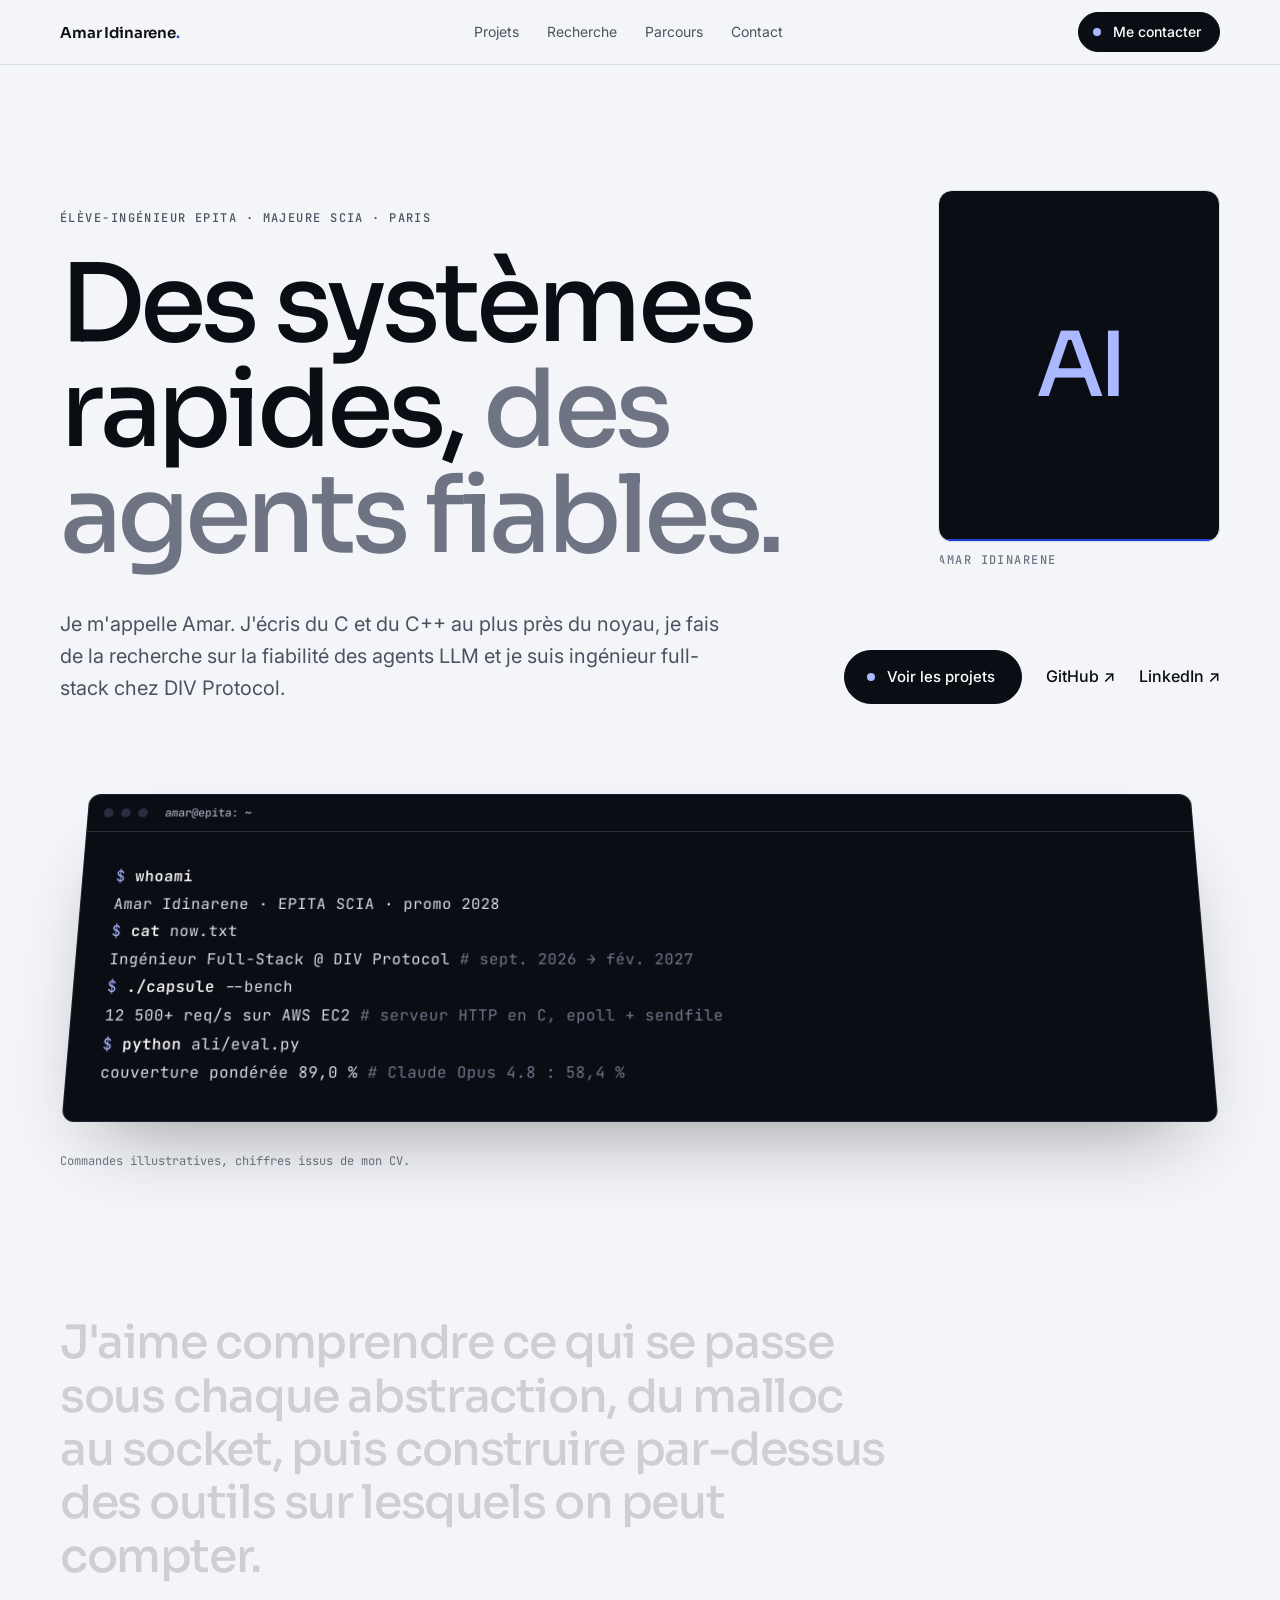
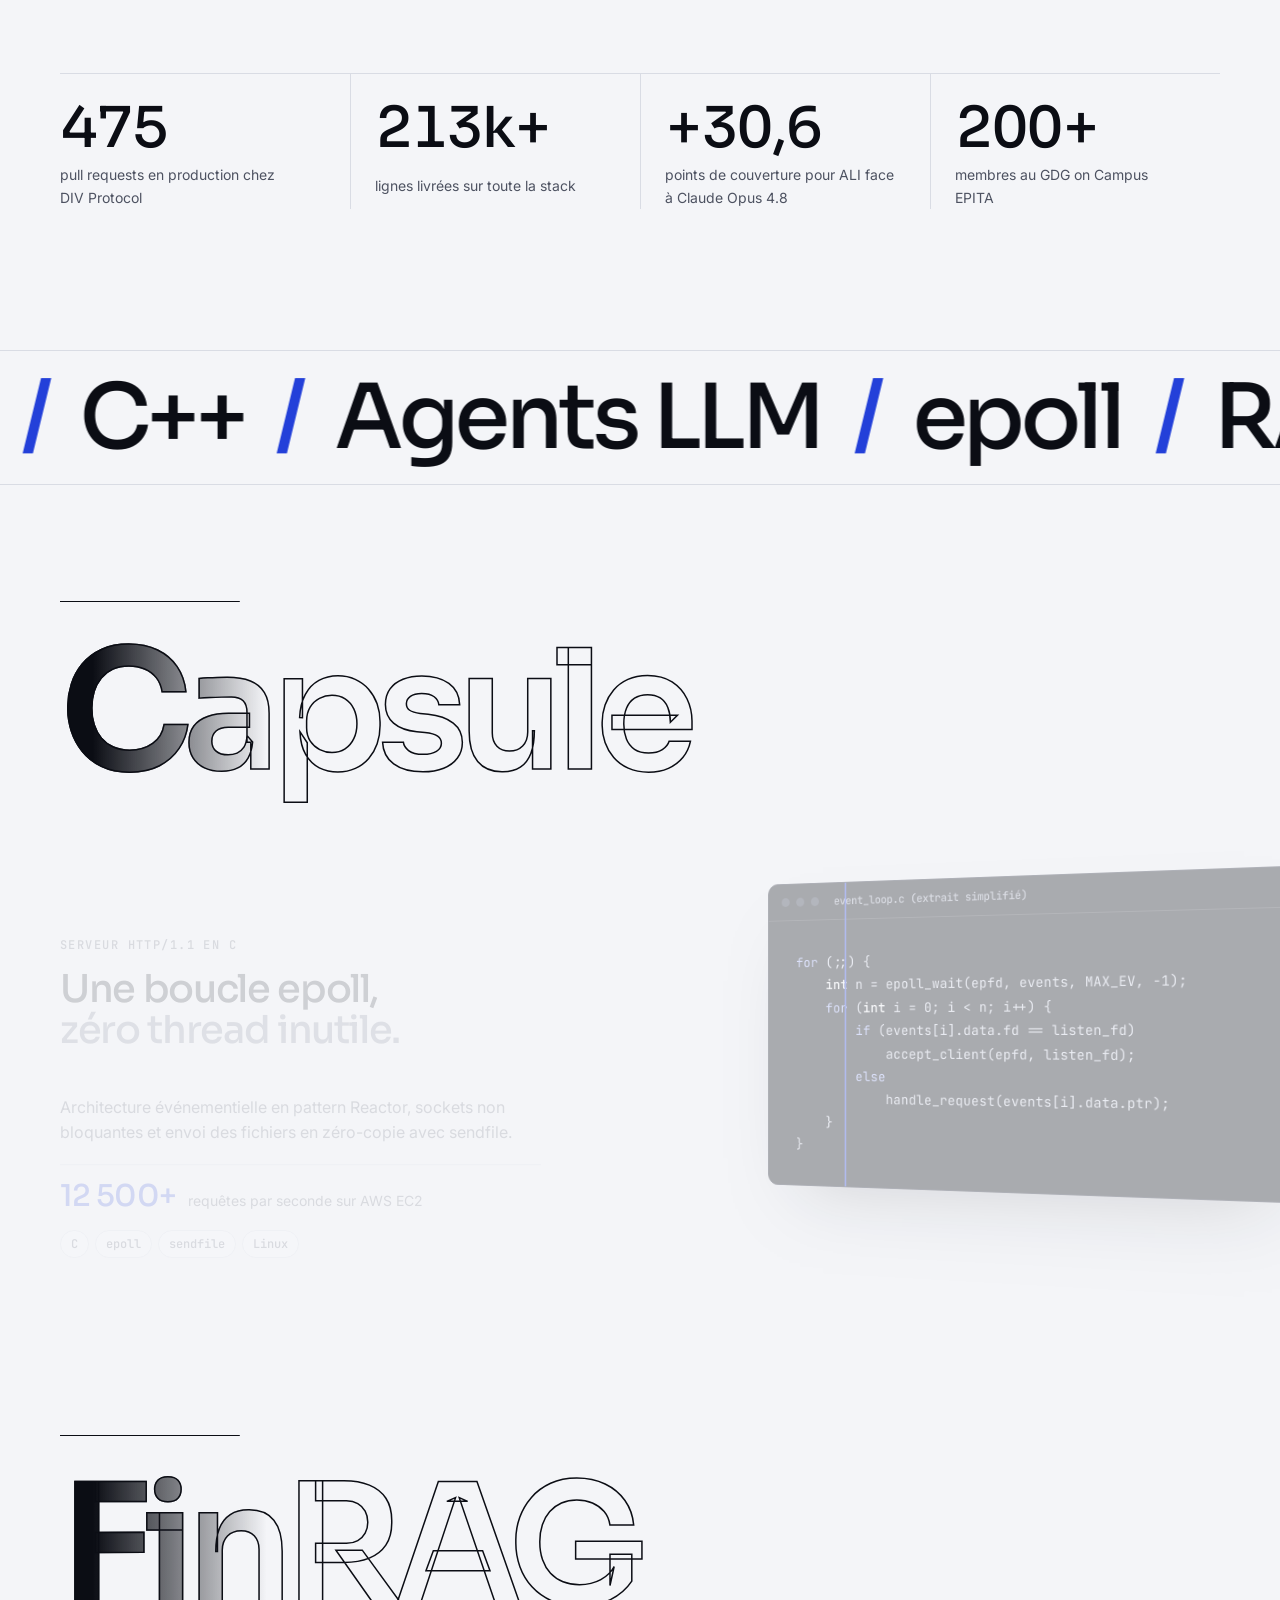
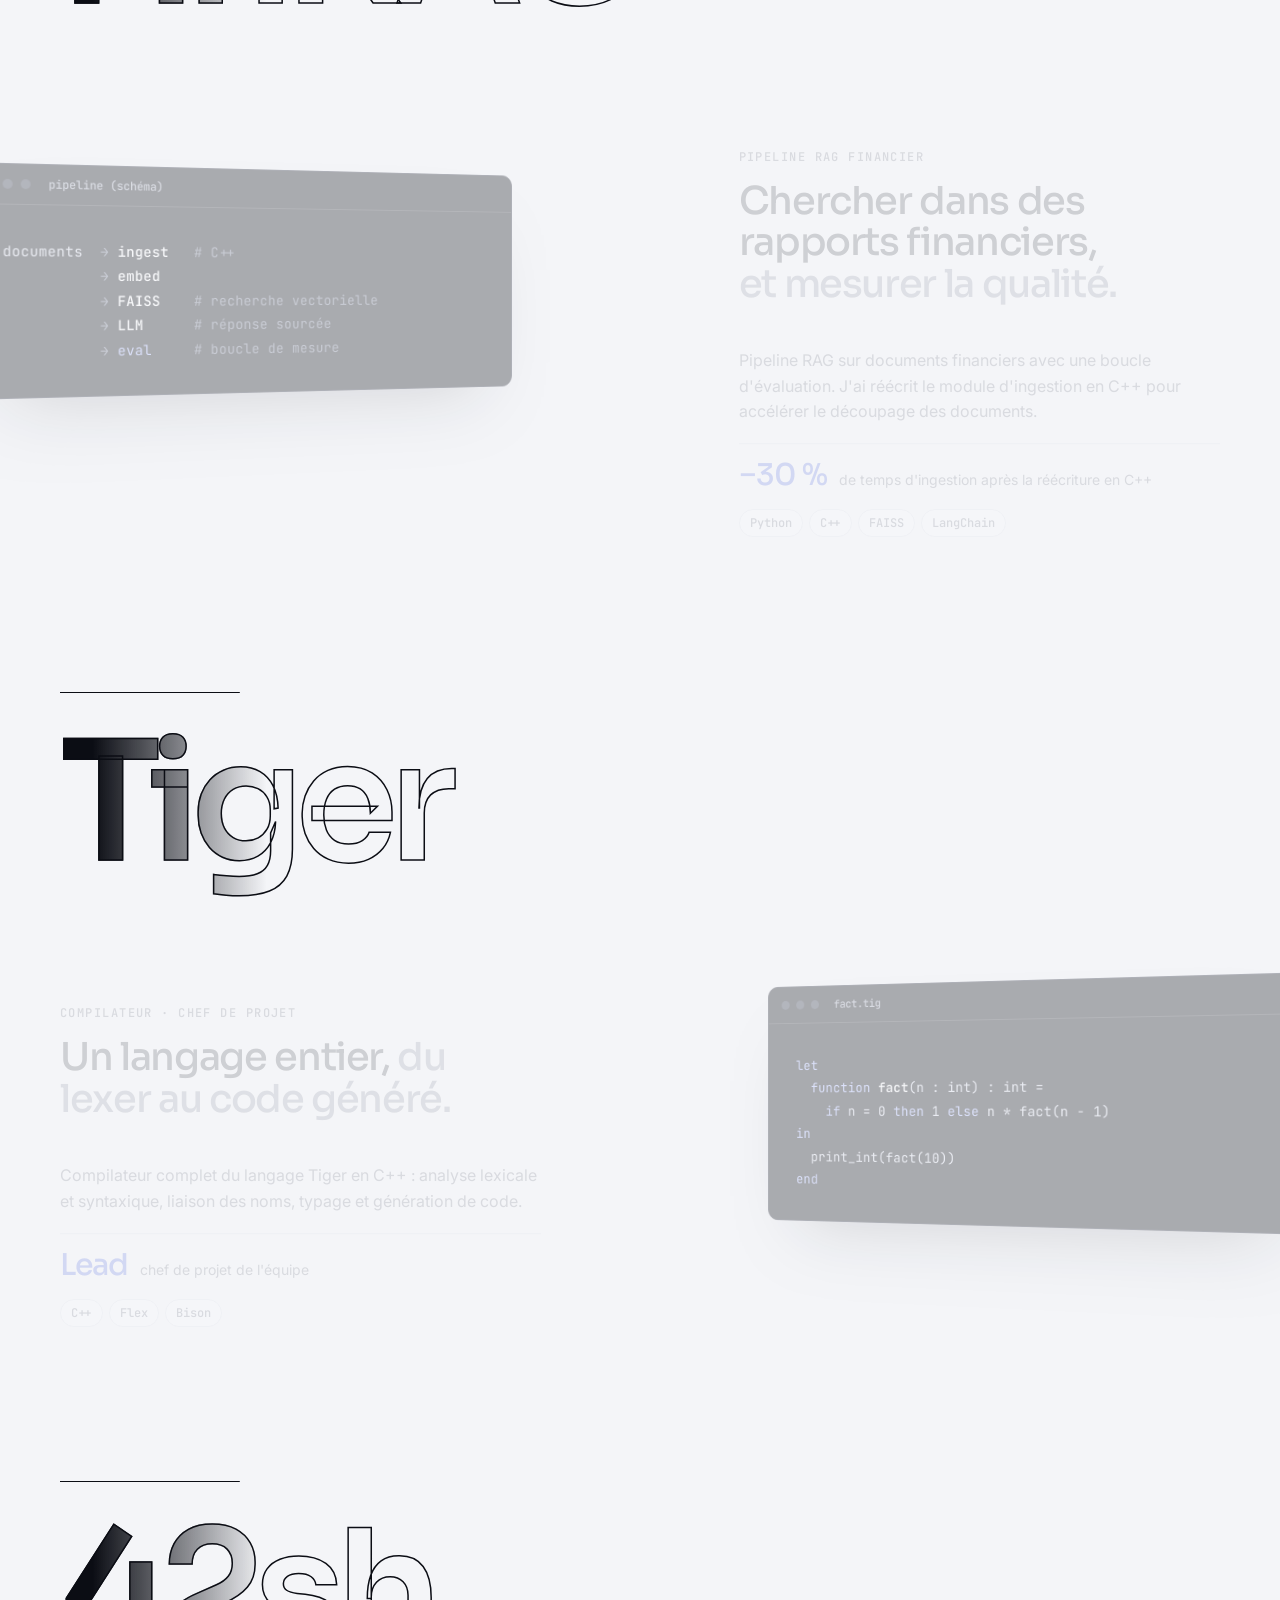
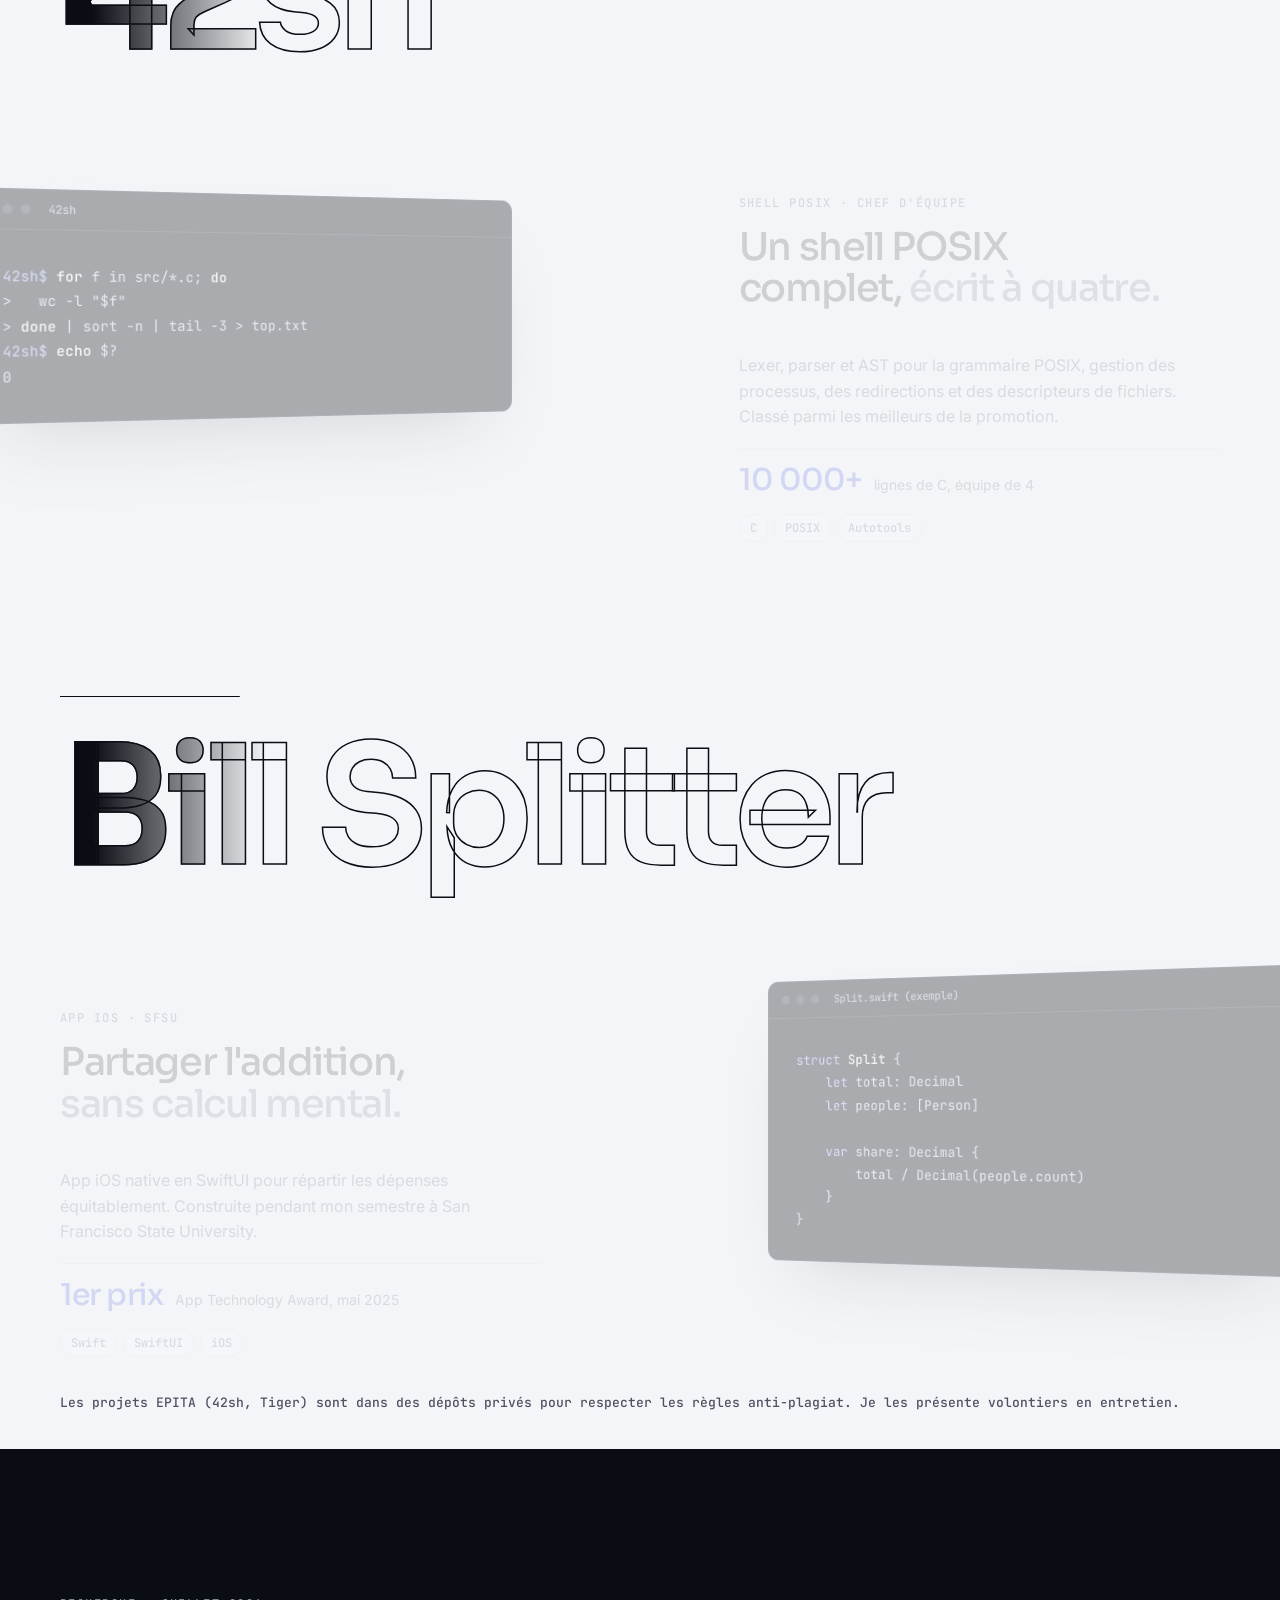
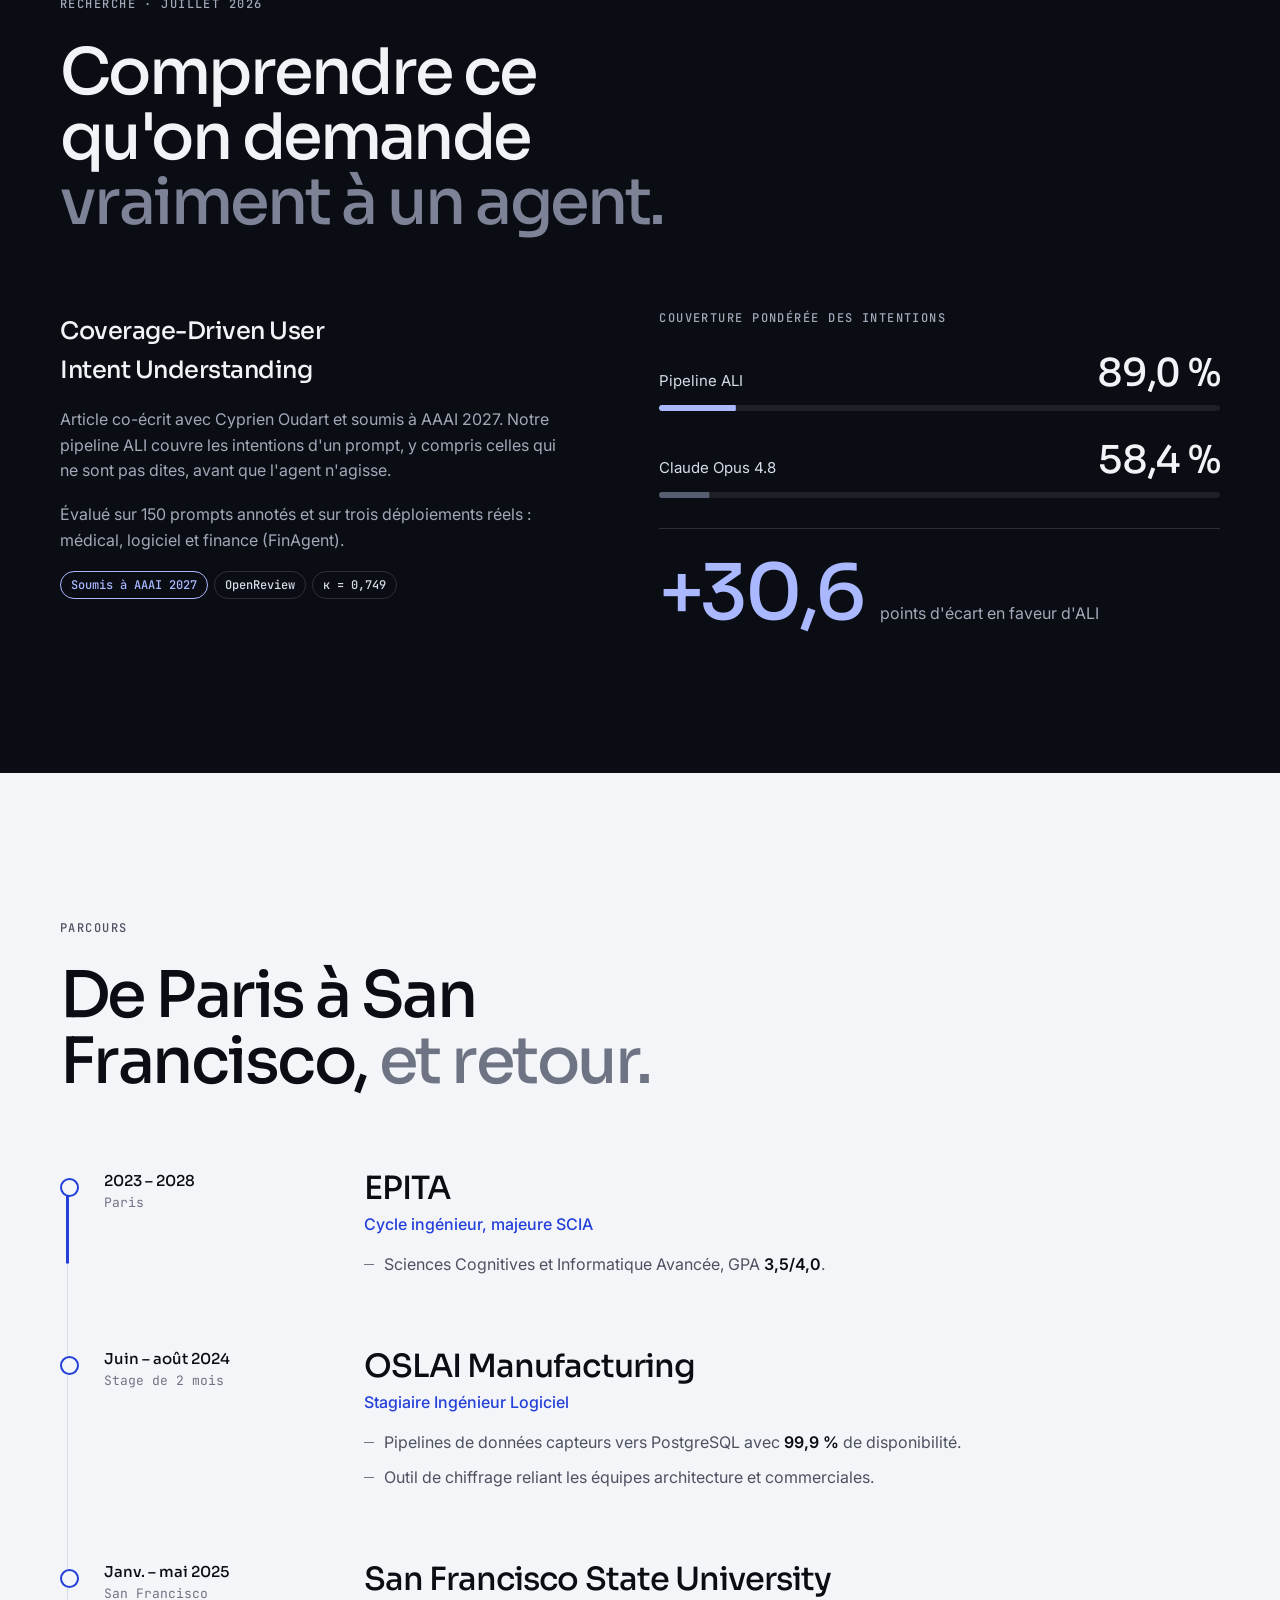
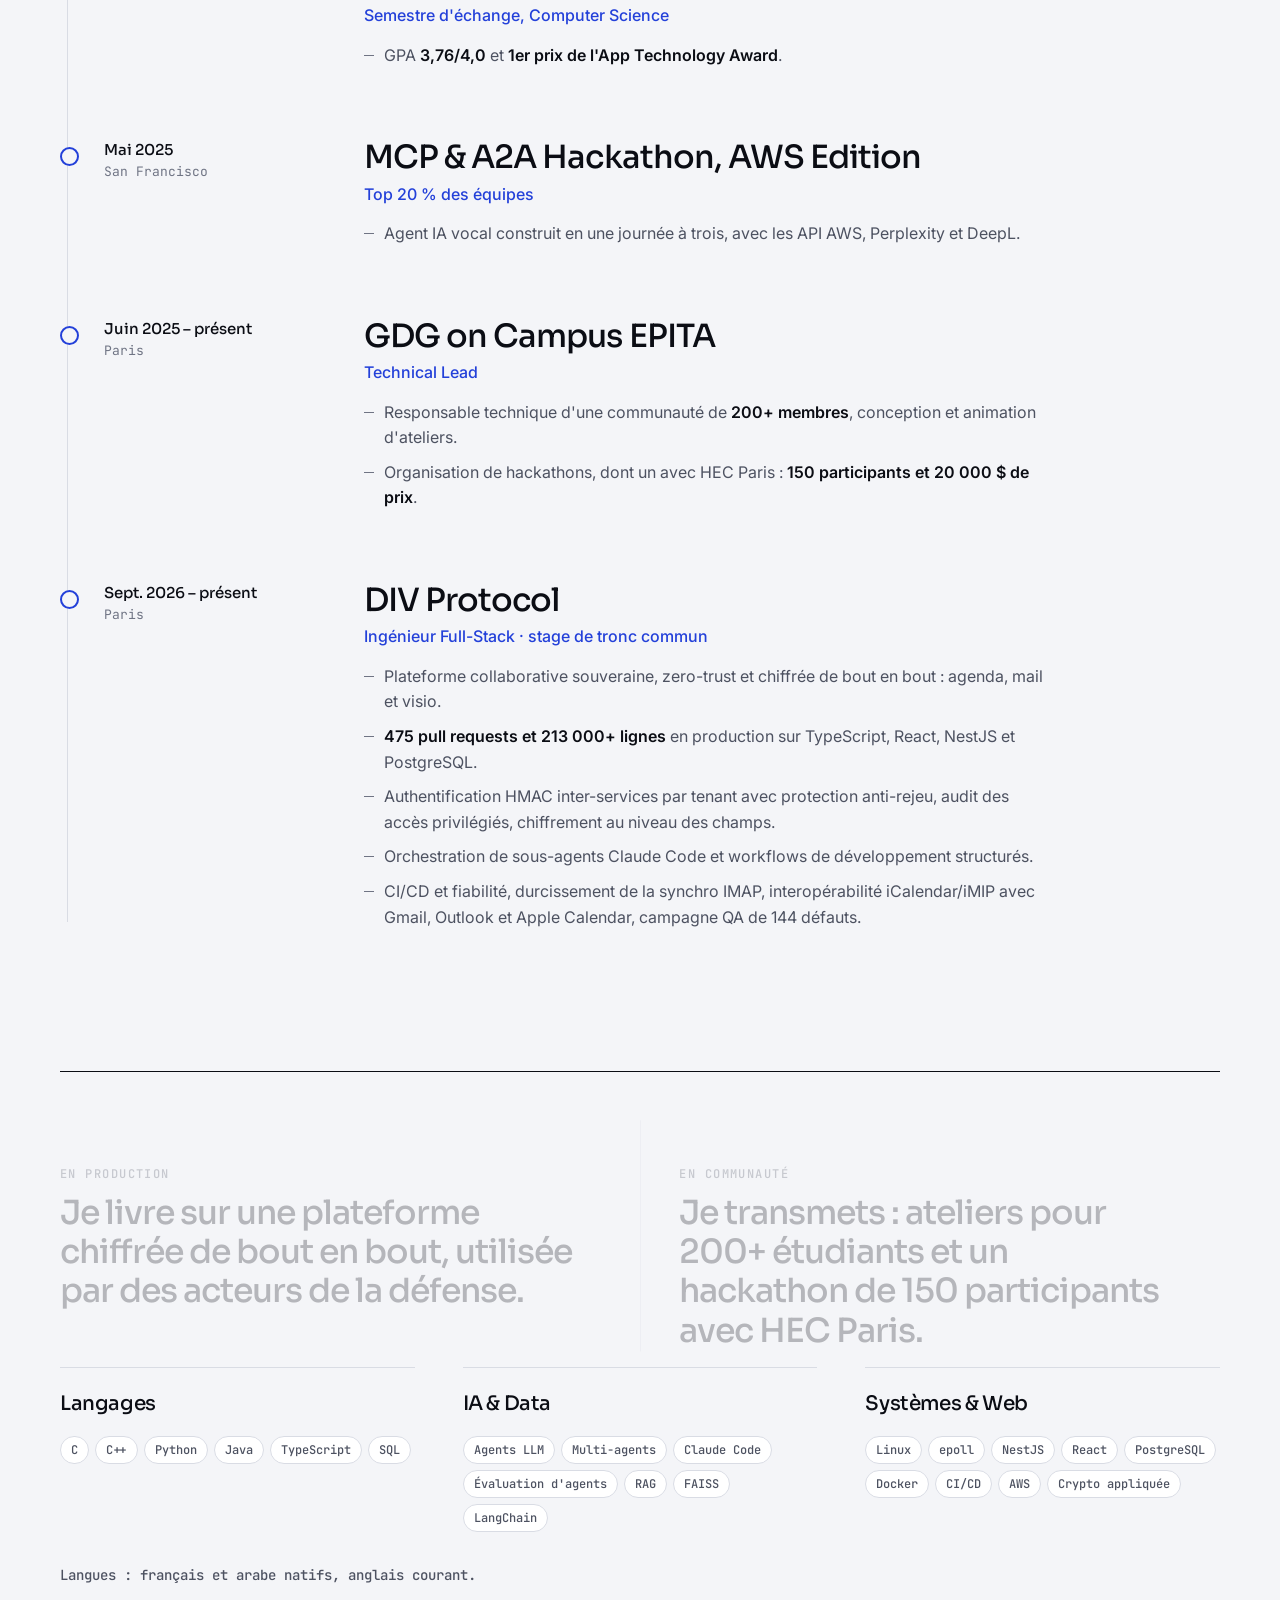
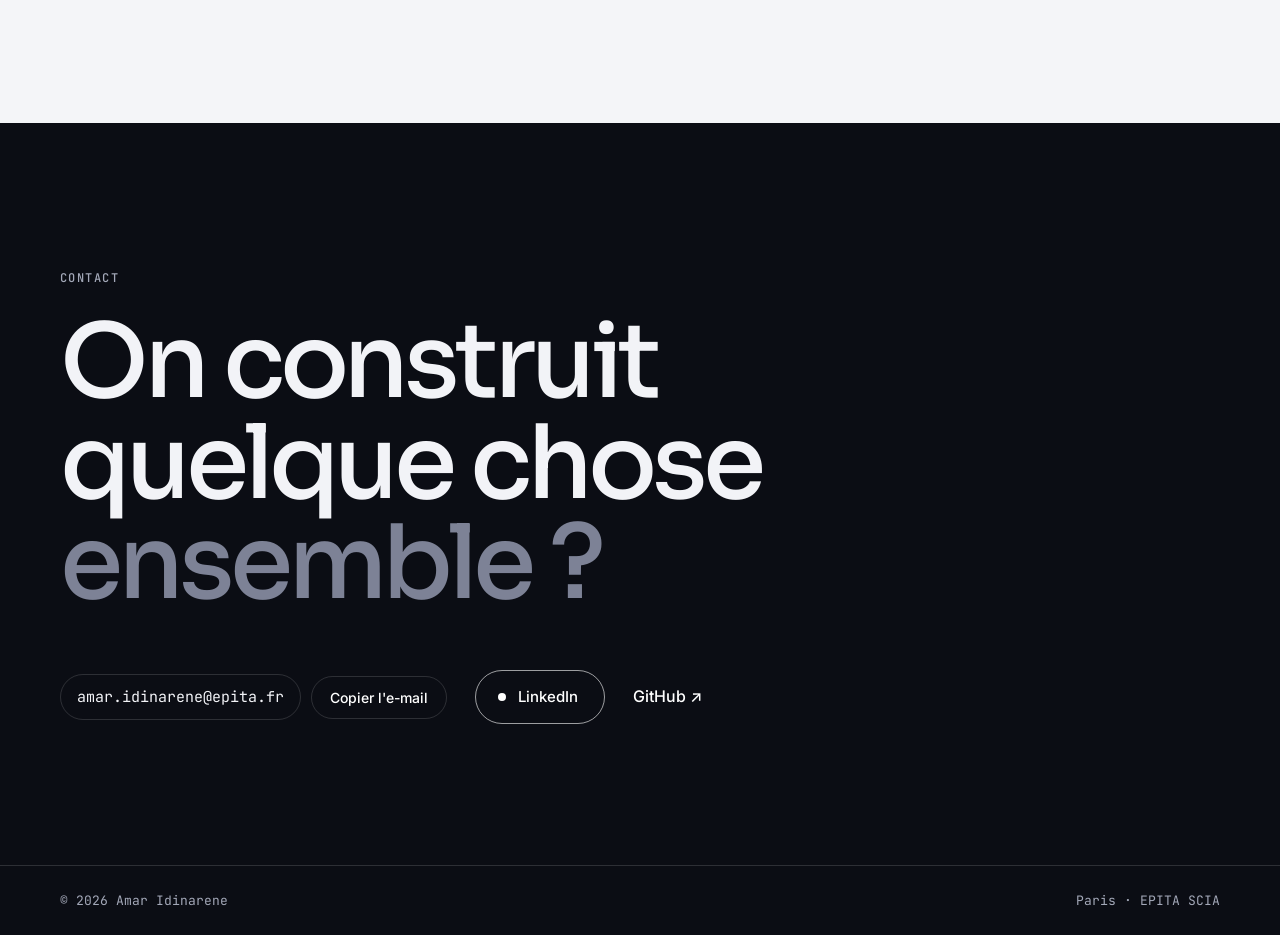
==== commit 50374b9e: "Site: chronological timeline and hero photo slot Co-Authored-By: Claude Opus 5.5 <noreply@anthropic." ====
--- a/docs/index.html
+++ b/docs/index.html
@@ -155,6 +155,7 @@
 }
 *{box-sizing:border-box}
 body{background:var(--ground);color:var(--ink);font:16px/1.6 var(--body);overflow-x:hidden}
+main{overflow-x:clip}
 h1,h2,h3,p{margin:0}
 h1,h2,h3{font-family:var(--head);font-weight:500;text-wrap:balance}
 .gr{color:var(--ink-faint)}
@@ -180,6 +181,18 @@
 
 /* hero */
 .hero{padding-top:clamp(130px,16vw,190px);padding-bottom:clamp(40px,6vw,70px)}
+/* hero photo */
+.hero .top{display:grid;grid-template-columns:minmax(0,1fr) auto;gap:32px clamp(32px,5vw,72px);align-items:end}
+.photo{margin:0;width:clamp(200px,22vw,300px);display:grid;gap:10px;animation:photoIn 1.1s var(--ease-out) .35s both}
+.photo .frame{position:relative;aspect-ratio:4/5;border-radius:14px;overflow:hidden;background:var(--dark);border:1px solid var(--line)}
+.photo img{display:block;width:100%;height:100%;object-fit:cover;filter:grayscale(.15) contrast(1.04)}
+.photo .mono{position:absolute;inset:0;display:grid;place-items:center;font:500 clamp(64px,7vw,96px)/1 var(--head);letter-spacing:-.06em;color:var(--accent-on-dark)}
+.photo .frame::after{content:"";position:absolute;inset:auto 0 0 0;height:2px;background:var(--accent);transform-origin:0 50%;animation:scanIn 1.2s var(--ease-out) .9s both}
+.photo figcaption{font:500 12px var(--mono);letter-spacing:.12em;text-transform:uppercase;color:var(--ink-faint)}
+@keyframes photoIn{from{clip-path:inset(100% 0 0 0 round 14px);transform:translateY(24px)}to{clip-path:inset(0 0 0 0 round 14px);transform:none}}
+@keyframes scanIn{from{transform:scaleX(0)}to{transform:scaleX(1)}}
+@media (max-width:760px){.hero .top{grid-template-columns:1fr}.photo{order:-1;width:140px}.photo figcaption{display:none}}
+@media (prefers-reduced-motion:reduce){.photo,.photo .frame::after{animation:none}}
 .hero .label{display:block;margin-bottom:28px}
 .hero h1{font-size:clamp(44px,8.4vw,124px);line-height:.98;letter-spacing:-.045em;max-width:14ch}
 .hero .intro{display:flex;flex-wrap:wrap;gap:28px 64px;align-items:end;justify-content:space-between;margin-top:40px}
@@ -310,8 +323,13 @@
 <main id="top">
   <section class="hero">
     <div class="wrap">
-      <span class="label">Élève-ingénieur EPITA · majeure SCIA · Paris</span>
-      <h1 data-words data-stagger="60">Des systèmes rapides, <span class="gr">des agents fiables.</span></h1>
+      <div class="top">
+        <div class="ttl">
+          <span class="label">Élève-ingénieur EPITA · majeure SCIA · Paris</span>
+          <h1 data-words data-stagger="60">Des systèmes rapides, <span class="gr">des agents fiables.</span></h1>
+        </div>
+        <figure class="photo"><div class="frame"><span class="mono" aria-hidden="true">AI</span></div><figcaption>Amar Idinarene</figcaption></figure>
+      </div>
       <div class="intro">
         <p>Je m'appelle Amar. J'écris du C et du C++ au plus près du noyau, je fais de la recherche sur la fiabilité des agents LLM et je suis ingénieur full-stack chez DIV Protocol.</p>
         <div class="acts">
@@ -513,6 +531,52 @@
         <span class="base" aria-hidden="true"></span>
         <span class="fill-y" aria-hidden="true"></span>
         <article class="job">
+          <div class="when"><b>2023 – 2028</b><span>Paris</span></div>
+          <div>
+            <h3>EPITA</h3>
+            <p class="role">Cycle ingénieur, majeure SCIA</p>
+            <ul><li>Sciences Cognitives et Informatique Avancée, GPA <strong>3,5/4,0</strong>.</li></ul>
+          </div>
+        </article>
+        <article class="job">
+          <div class="when"><b>Juin – août 2024</b><span>Stage de 2 mois</span></div>
+          <div>
+            <h3>OSLAI Manufacturing</h3>
+            <p class="role">Stagiaire Ingénieur Logiciel</p>
+            <ul>
+              <li>Pipelines de données capteurs vers PostgreSQL avec <strong>99,9 %</strong> de disponibilité.</li>
+              <li>Outil de chiffrage reliant les équipes architecture et commerciales.</li>
+            </ul>
+          </div>
+        </article>
+        <article class="job">
+          <div class="when"><b>Janv. – mai 2025</b><span>San Francisco</span></div>
+          <div>
+            <h3>San Francisco State University</h3>
+            <p class="role">Semestre d'échange, Computer Science</p>
+            <ul><li>GPA <strong>3,76/4,0</strong> et <strong>1er prix de l'App Technology Award</strong>.</li></ul>
+          </div>
+        </article>
+        <article class="job">
+          <div class="when"><b>Mai 2025</b><span>San Francisco</span></div>
+          <div>
+            <h3>MCP &amp; A2A Hackathon, AWS Edition</h3>
+            <p class="role">Top 20 % des équipes</p>
+            <ul><li>Agent IA vocal construit en une journée à trois, avec les API AWS, Perplexity et DeepL.</li></ul>
+          </div>
+        </article>
+        <article class="job">
+          <div class="when"><b>Juin 2025 – présent</b><span>Paris</span></div>
+          <div>
+            <h3>GDG on Campus EPITA</h3>
+            <p class="role">Technical Lead</p>
+            <ul>
+              <li>Responsable technique d'une communauté de <strong>200+ membres</strong>, conception et animation d'ateliers.</li>
+              <li>Organisation de hackathons, dont un avec HEC Paris : <strong>150 participants et 20 000 $ de prix</strong>.</li>
+            </ul>
+          </div>
+        </article>
+        <article class="job">
           <div class="when"><b>Sept. 2026 – présent</b><span>Paris</span></div>
           <div>
             <h3>DIV Protocol</h3>
@@ -524,52 +588,6 @@
               <li>Orchestration de sous-agents Claude Code et workflows de développement structurés.</li>
               <li>CI/CD et fiabilité, durcissement de la synchro IMAP, interopérabilité iCalendar/iMIP avec Gmail, Outlook et Apple Calendar, campagne QA de 144 défauts.</li>
             </ul>
-          </div>
-        </article>
-        <article class="job">
-          <div class="when"><b>Juin 2025 – présent</b><span>Paris</span></div>
-          <div>
-            <h3>GDG on Campus EPITA</h3>
-            <p class="role">Technical Lead</p>
-            <ul>
-              <li>Responsable technique d'une communauté de <strong>200+ membres</strong>, conception et animation d'ateliers.</li>
-              <li>Organisation de hackathons, dont un avec HEC Paris : <strong>150 participants et 20 000 $ de prix</strong>.</li>
-            </ul>
-          </div>
-        </article>
-        <article class="job">
-          <div class="when"><b>Mai 2025</b><span>San Francisco</span></div>
-          <div>
-            <h3>MCP &amp; A2A Hackathon, AWS Edition</h3>
-            <p class="role">Top 20 % des équipes</p>
-            <ul><li>Agent IA vocal construit en une journée à trois, avec les API AWS, Perplexity et DeepL.</li></ul>
-          </div>
-        </article>
-        <article class="job">
-          <div class="when"><b>Janv. – mai 2025</b><span>San Francisco</span></div>
-          <div>
-            <h3>San Francisco State University</h3>
-            <p class="role">Semestre d'échange, Computer Science</p>
-            <ul><li>GPA <strong>3,76/4,0</strong> et <strong>1er prix de l'App Technology Award</strong>.</li></ul>
-          </div>
-        </article>
-        <article class="job">
-          <div class="when"><b>Juin – août 2024</b><span>Stage de 2 mois</span></div>
-          <div>
-            <h3>OSLAI Manufacturing</h3>
-            <p class="role">Stagiaire Ingénieur Logiciel</p>
-            <ul>
-              <li>Pipelines de données capteurs vers PostgreSQL avec <strong>99,9 %</strong> de disponibilité.</li>
-              <li>Outil de chiffrage reliant les équipes architecture et commerciales.</li>
-            </ul>
-          </div>
-        </article>
-        <article class="job">
-          <div class="when"><b>2023 – 2028</b><span>Paris</span></div>
-          <div>
-            <h3>EPITA</h3>
-            <p class="role">Cycle ingénieur, majeure SCIA</p>
-            <ul><li>Sciences Cognitives et Informatique Avancée, GPA <strong>3,5/4,0</strong>.</li></ul>
           </div>
         </article>
       </div>
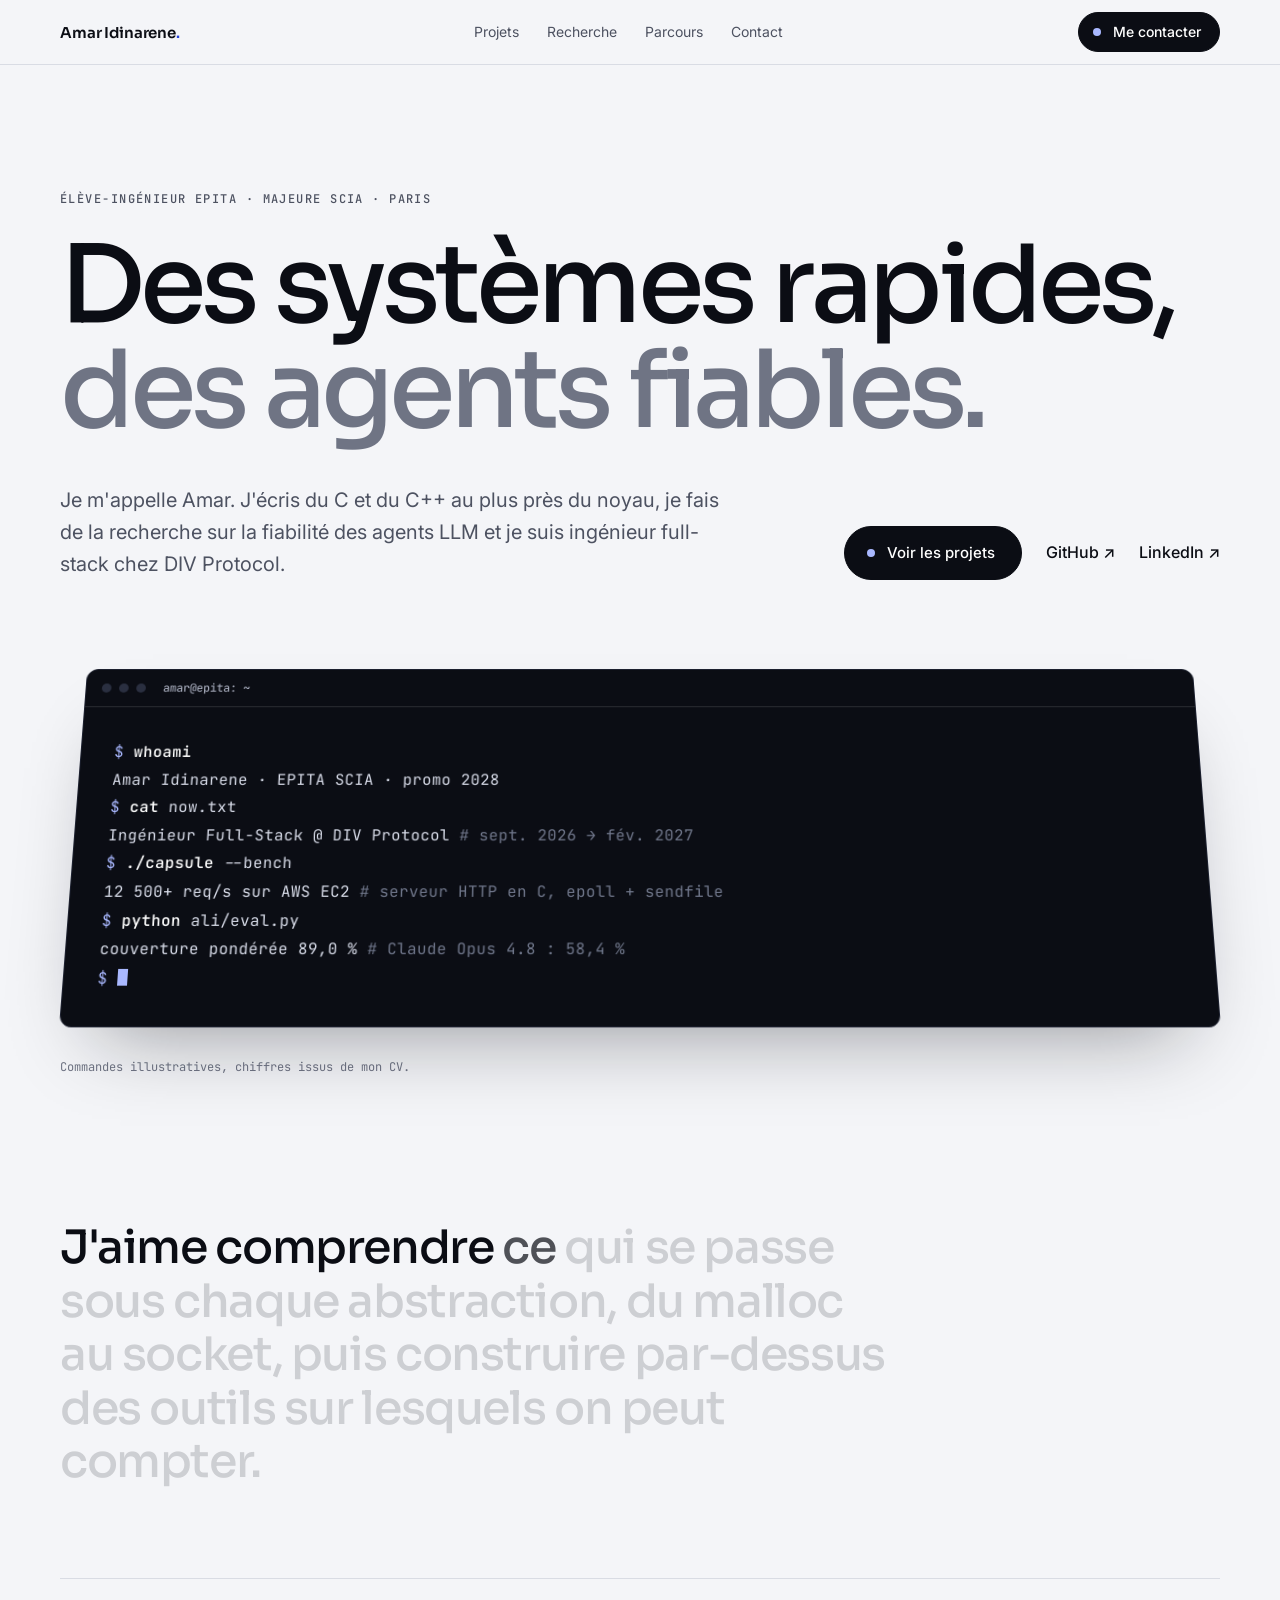
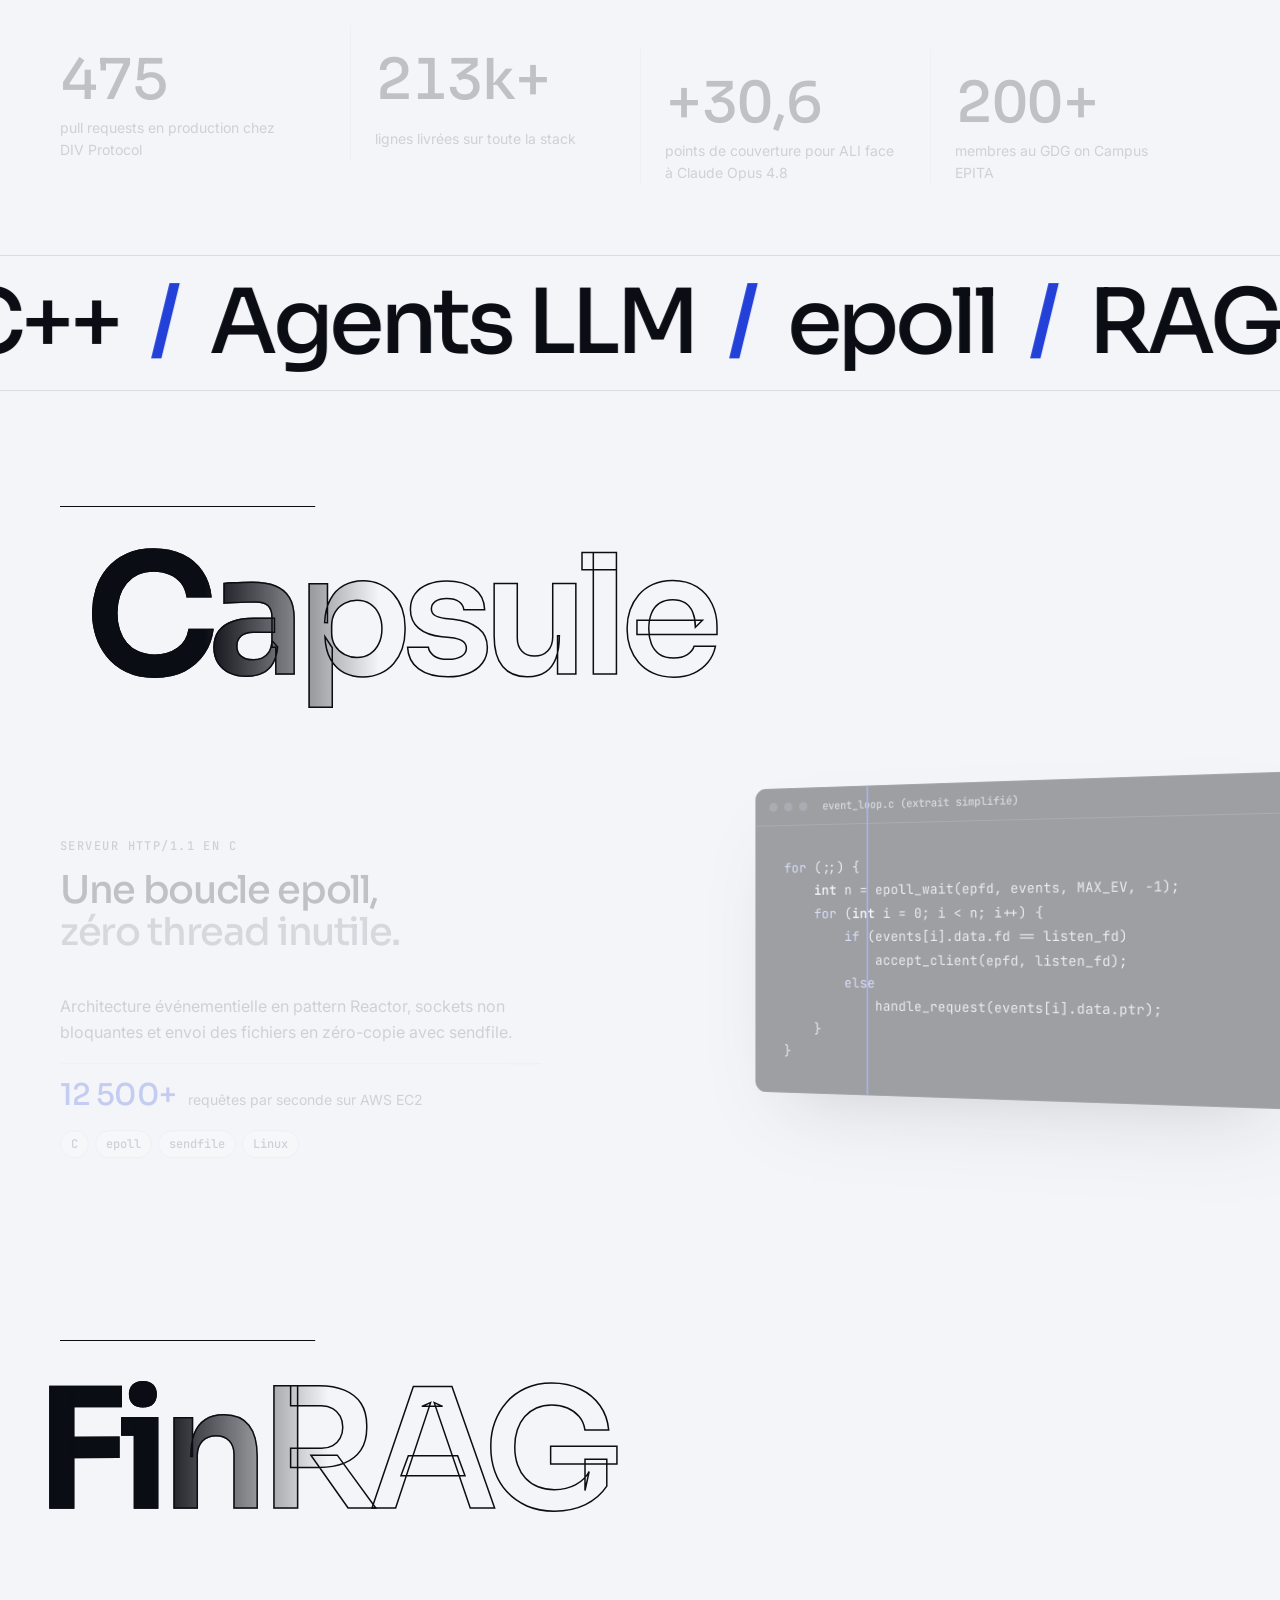
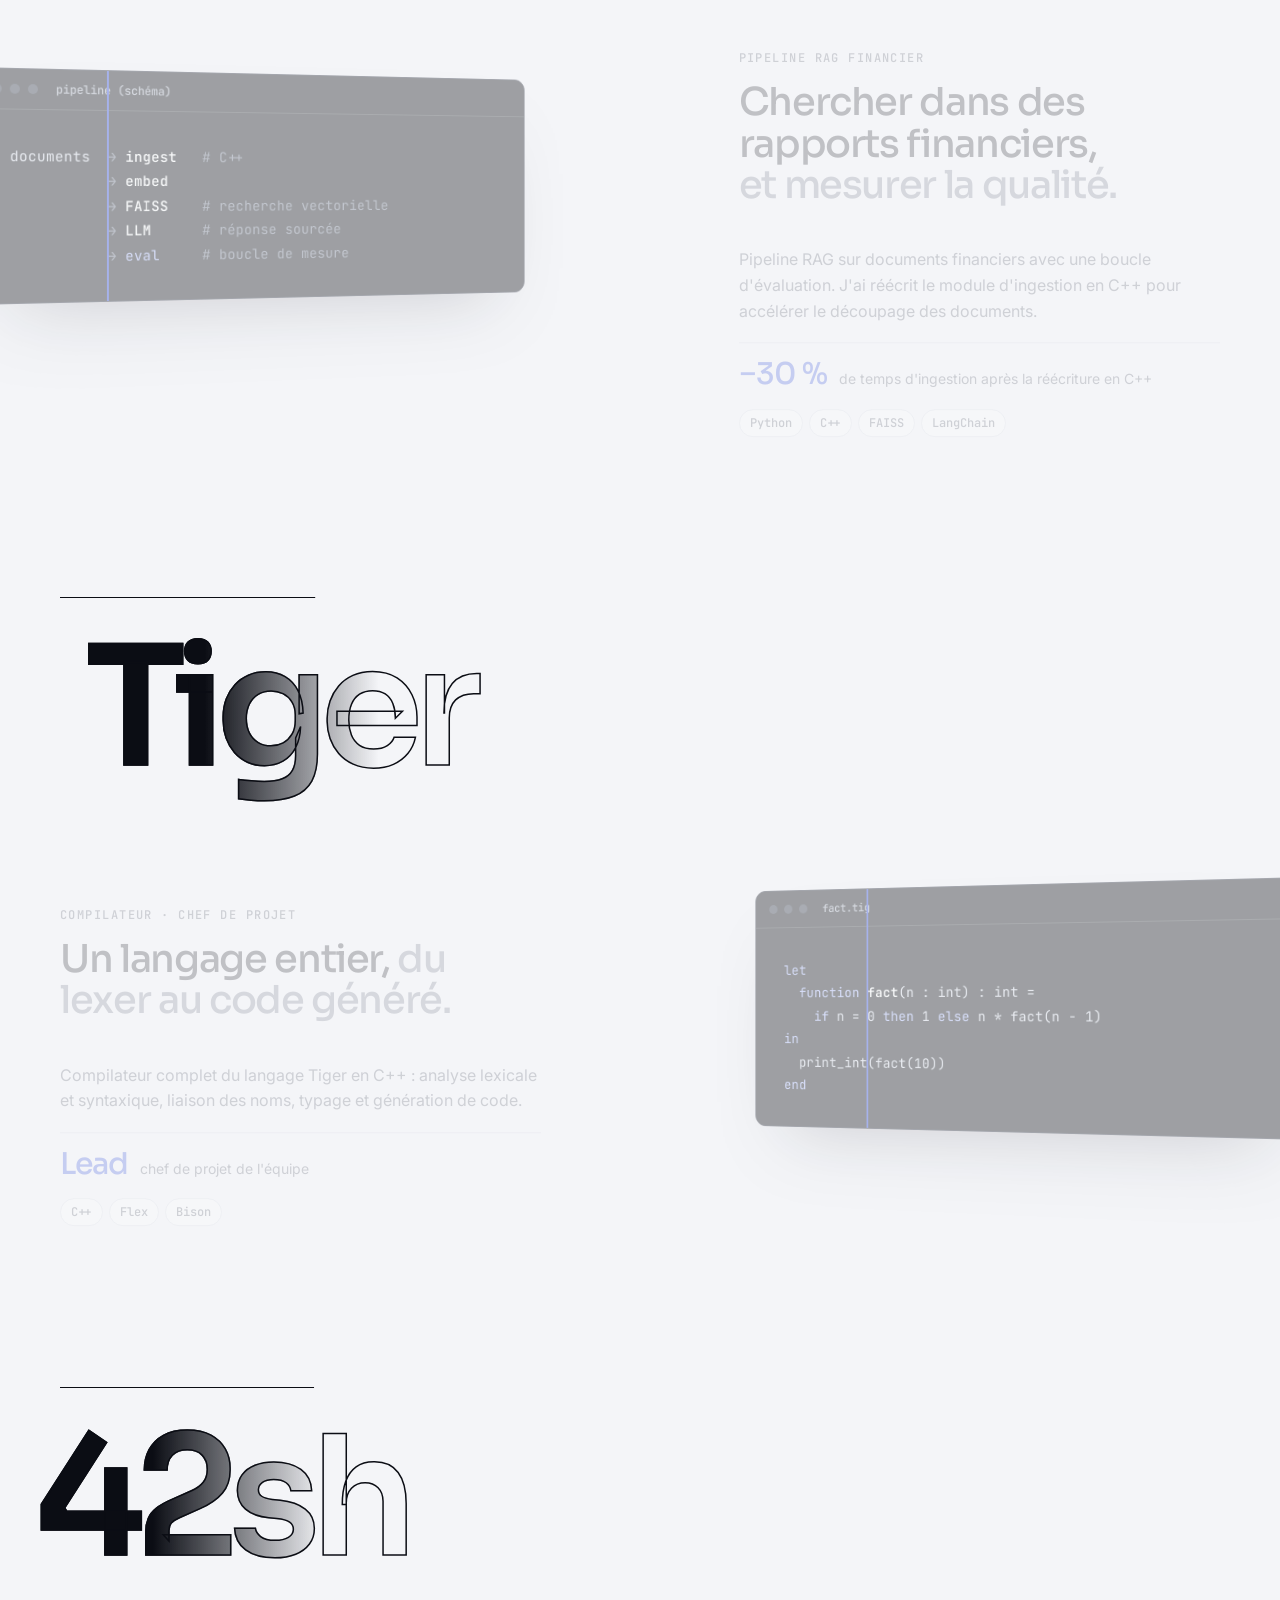
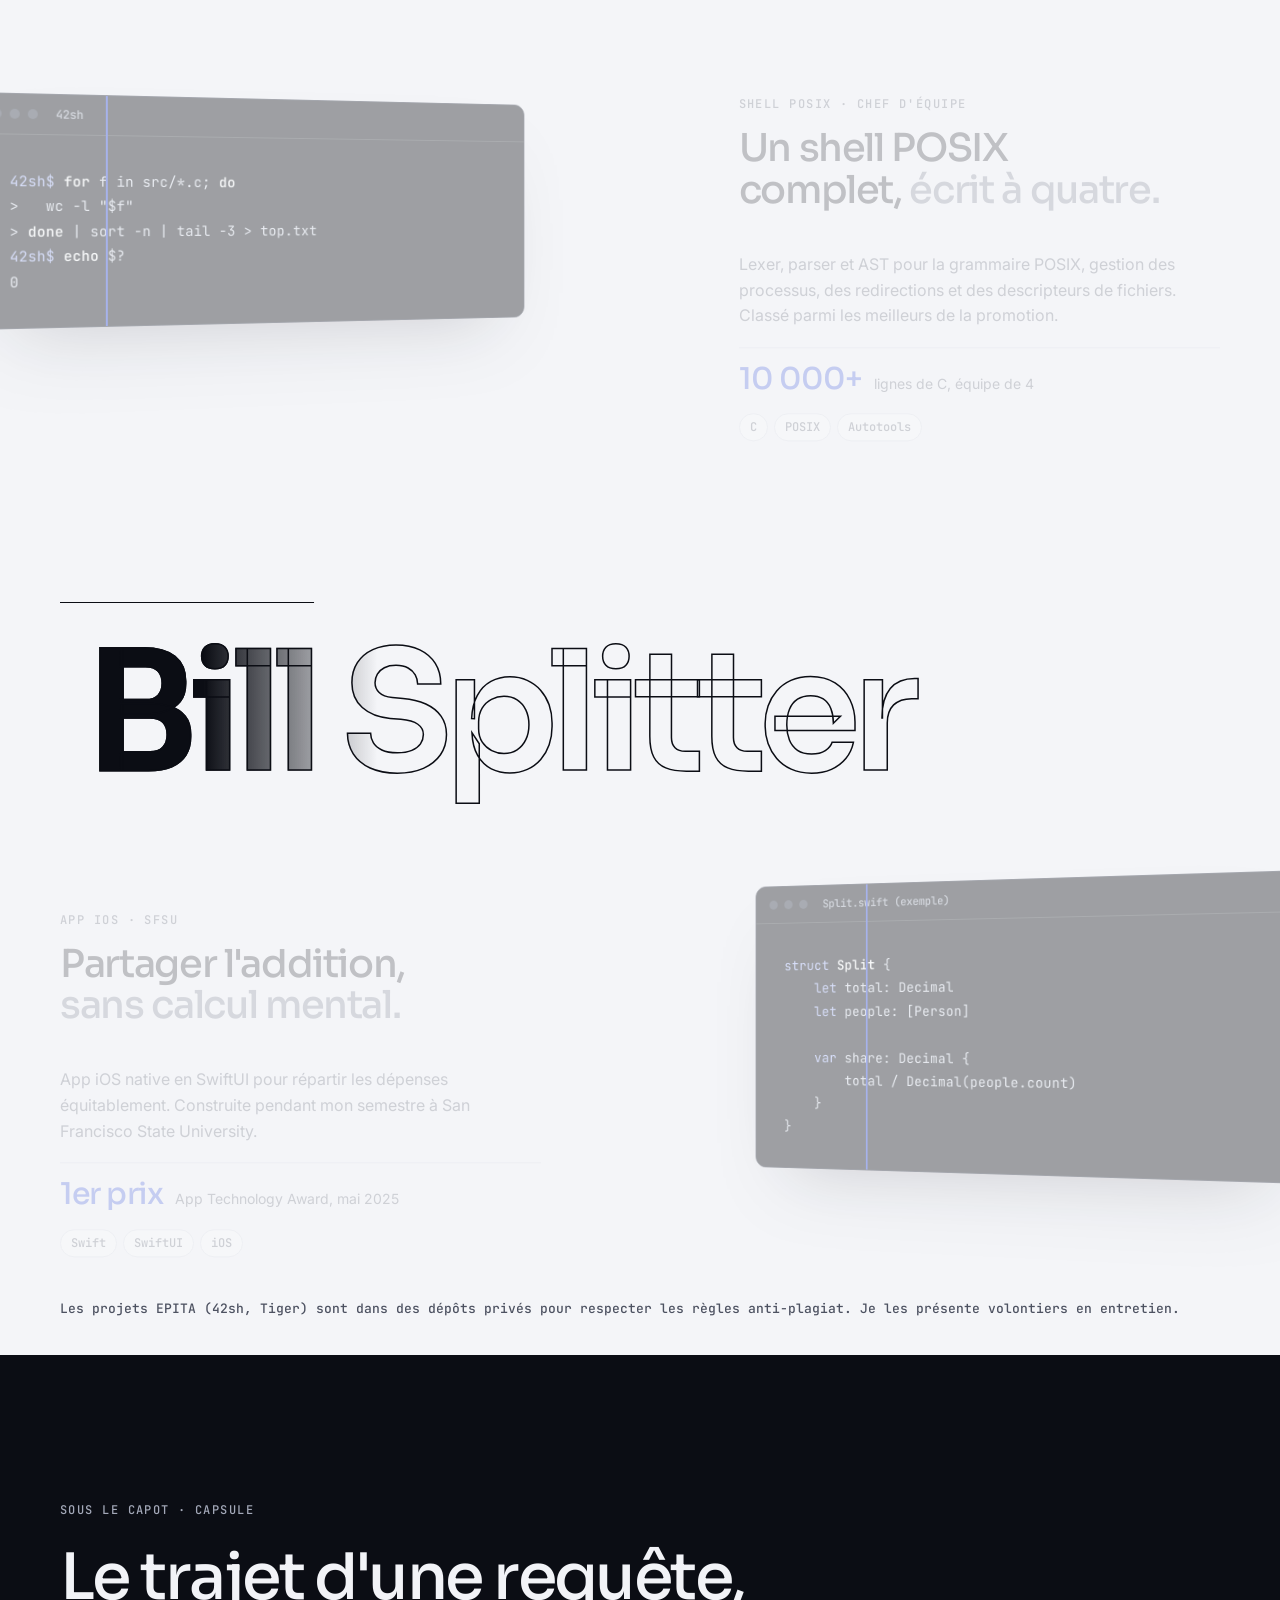
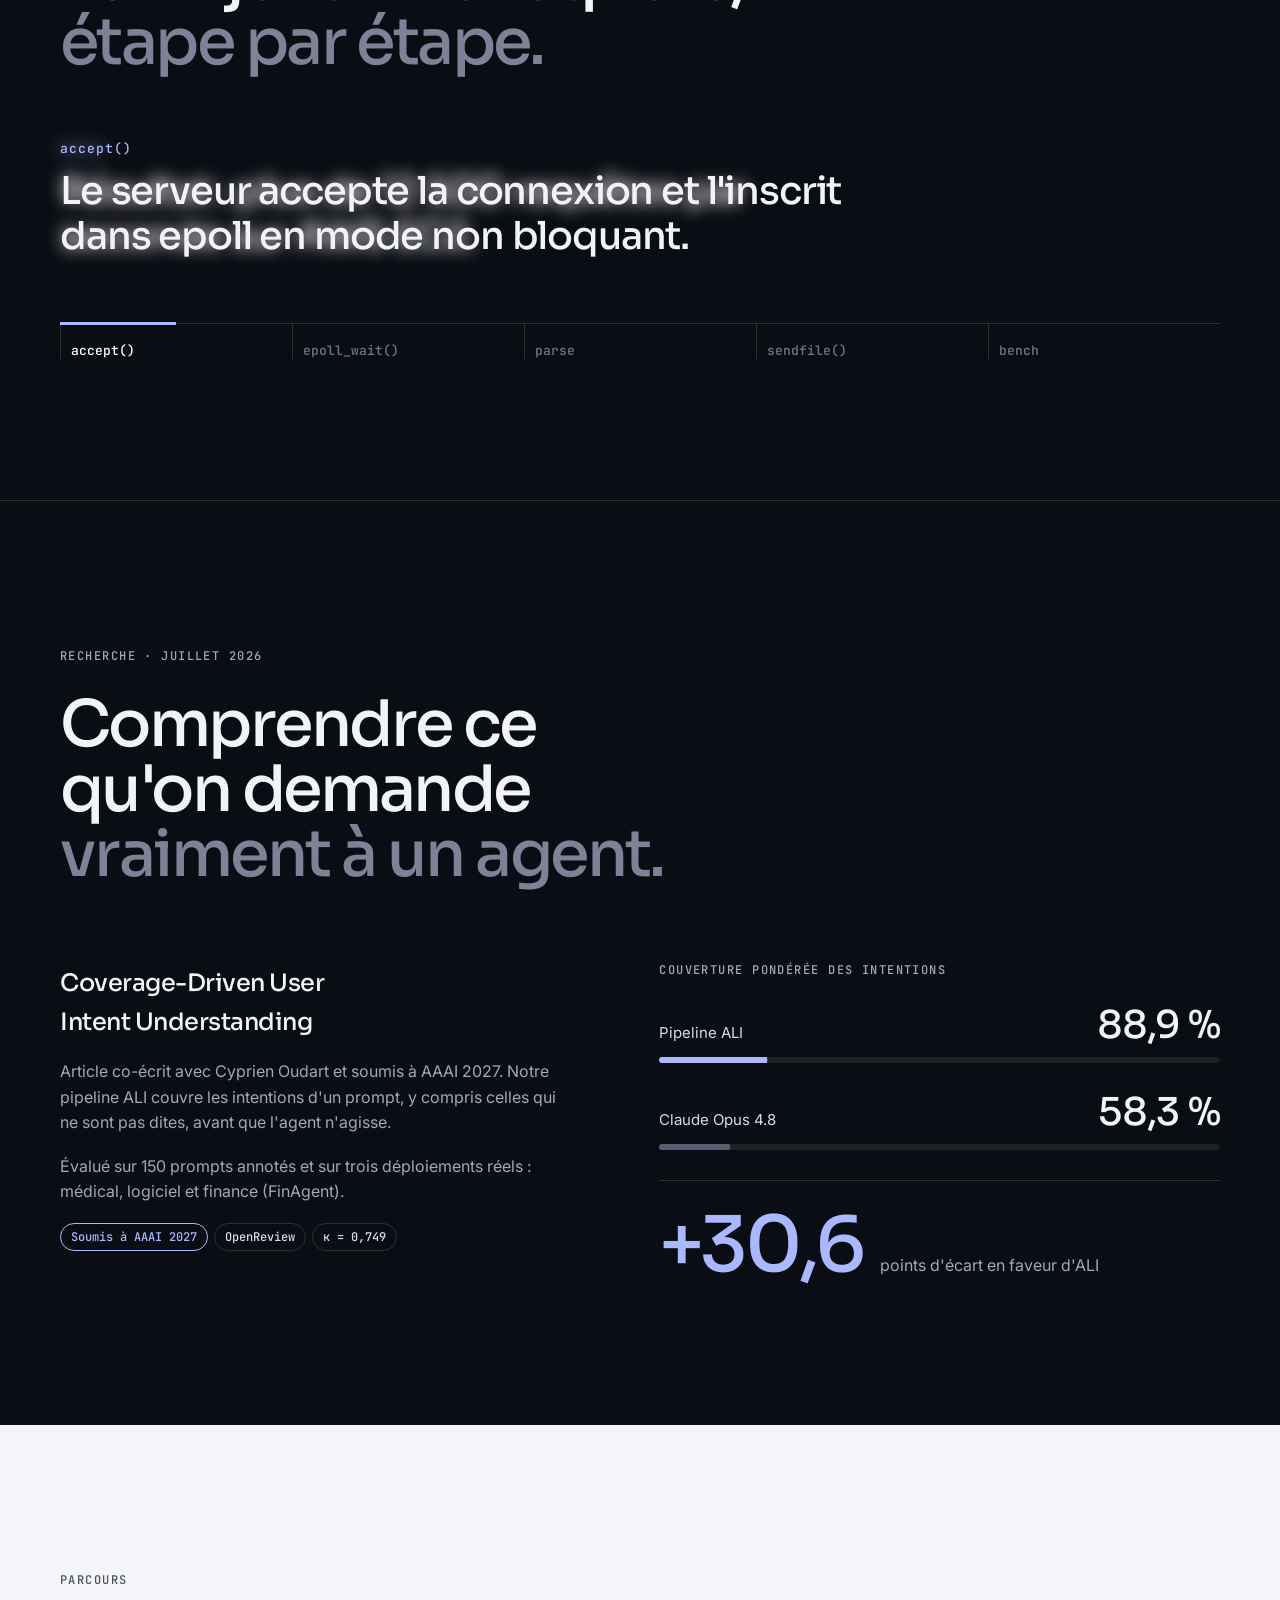
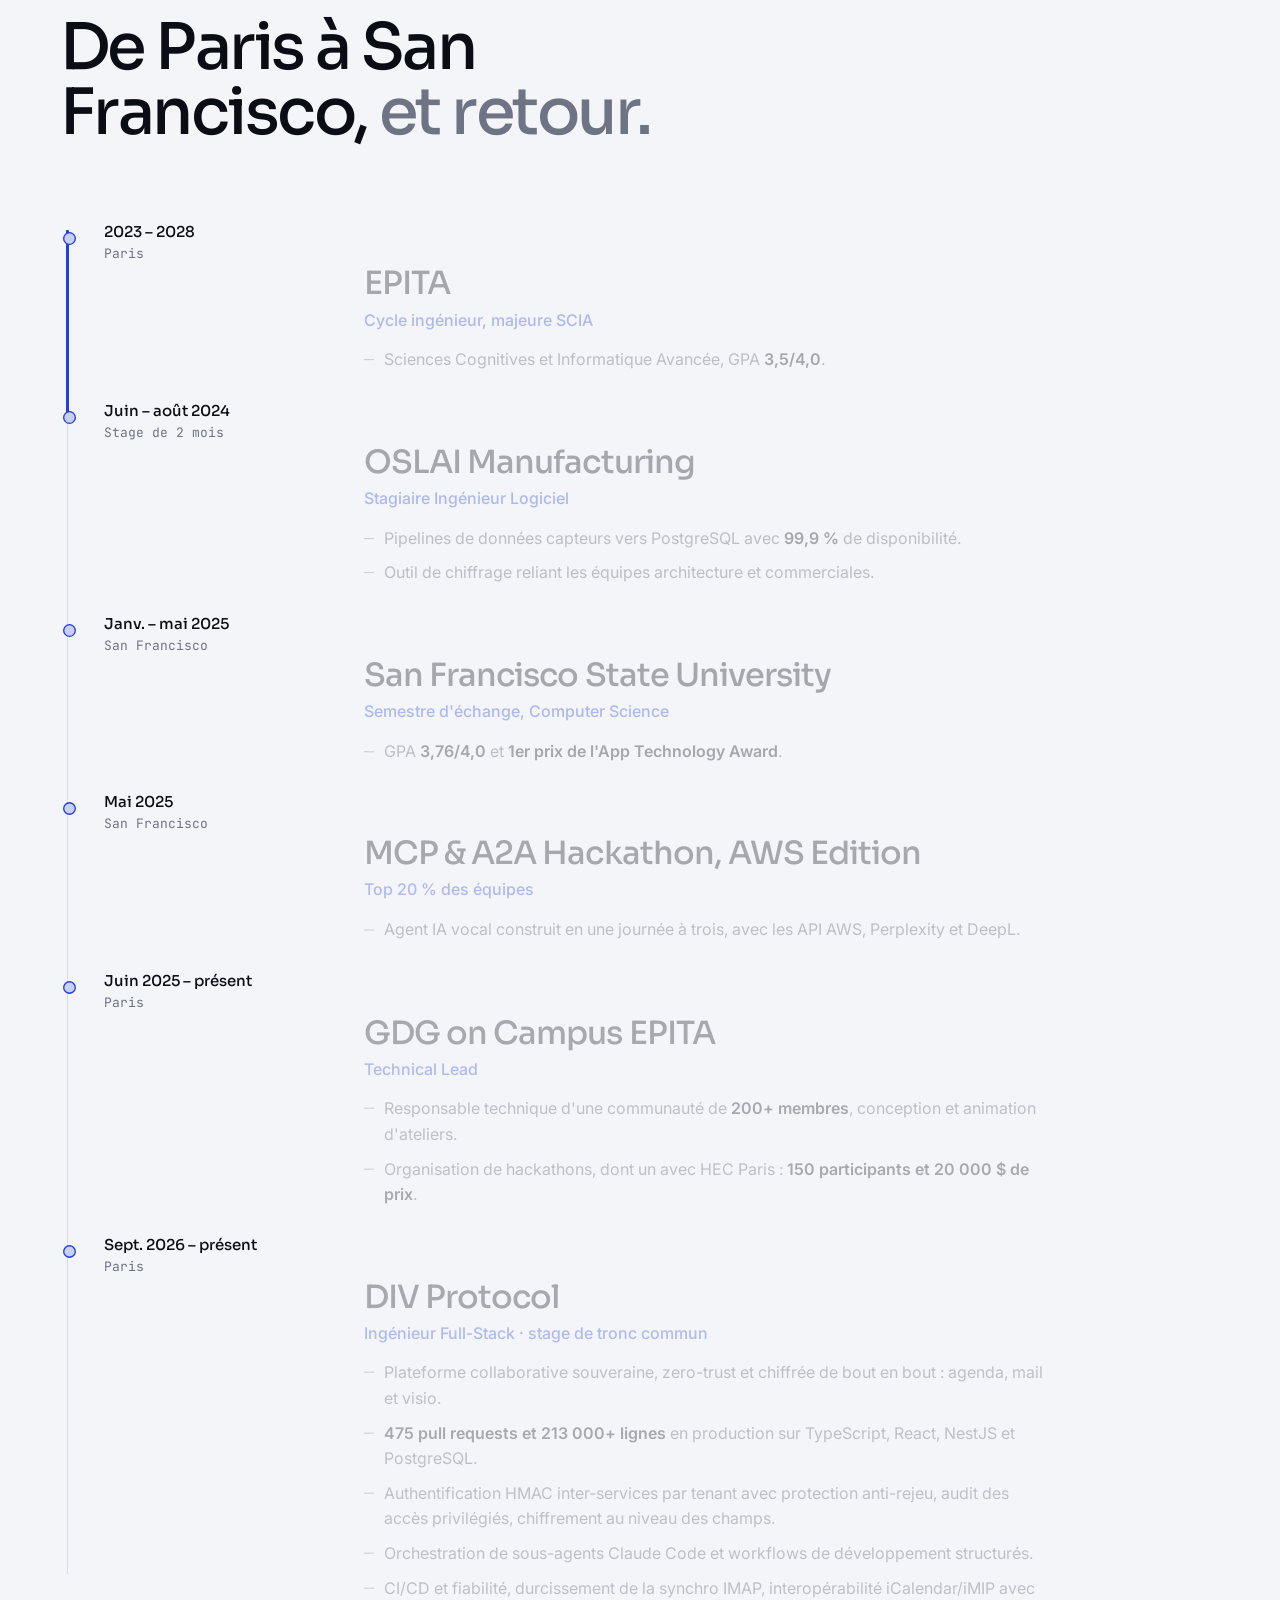
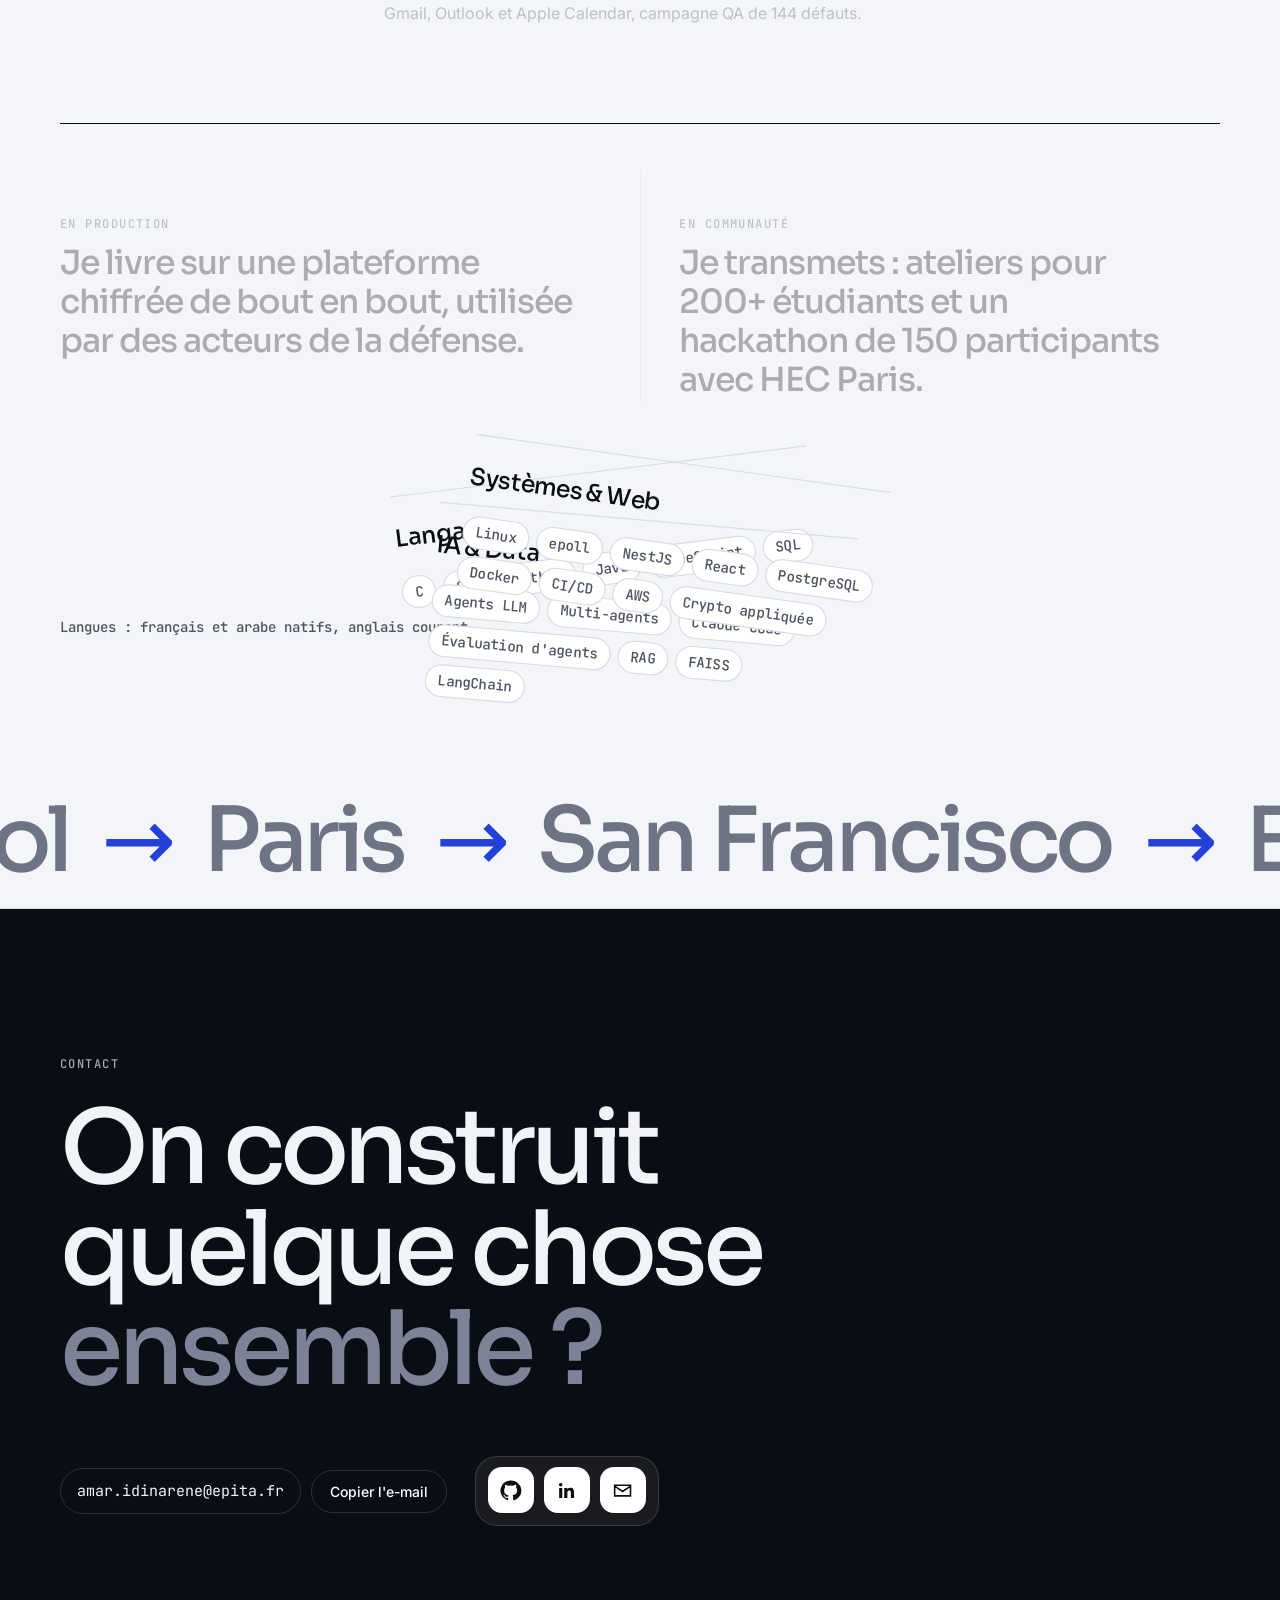
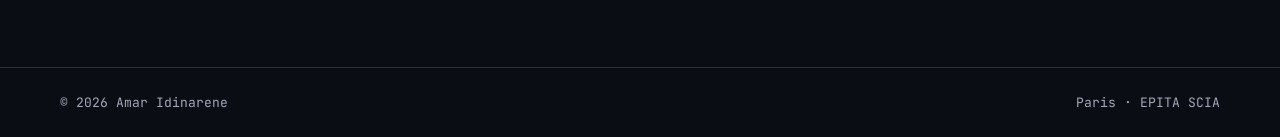
==== commit fa46a541: "Site: remove photo slot, add step sequence, counters, dock and more scroll motion Co-Authored-By: Cl" ====
--- a/docs/index.html
+++ b/docs/index.html
@@ -181,18 +181,6 @@
 
 /* hero */
 .hero{padding-top:clamp(130px,16vw,190px);padding-bottom:clamp(40px,6vw,70px)}
-/* hero photo */
-.hero .top{display:grid;grid-template-columns:minmax(0,1fr) auto;gap:32px clamp(32px,5vw,72px);align-items:end}
-.photo{margin:0;width:clamp(200px,22vw,300px);display:grid;gap:10px;animation:photoIn 1.1s var(--ease-out) .35s both}
-.photo .frame{position:relative;aspect-ratio:4/5;border-radius:14px;overflow:hidden;background:var(--dark);border:1px solid var(--line)}
-.photo img{display:block;width:100%;height:100%;object-fit:cover;filter:grayscale(.15) contrast(1.04)}
-.photo .mono{position:absolute;inset:0;display:grid;place-items:center;font:500 clamp(64px,7vw,96px)/1 var(--head);letter-spacing:-.06em;color:var(--accent-on-dark)}
-.photo .frame::after{content:"";position:absolute;inset:auto 0 0 0;height:2px;background:var(--accent);transform-origin:0 50%;animation:scanIn 1.2s var(--ease-out) .9s both}
-.photo figcaption{font:500 12px var(--mono);letter-spacing:.12em;text-transform:uppercase;color:var(--ink-faint)}
-@keyframes photoIn{from{clip-path:inset(100% 0 0 0 round 14px);transform:translateY(24px)}to{clip-path:inset(0 0 0 0 round 14px);transform:none}}
-@keyframes scanIn{from{transform:scaleX(0)}to{transform:scaleX(1)}}
-@media (max-width:760px){.hero .top{grid-template-columns:1fr}.photo{order:-1;width:140px}.photo figcaption{display:none}}
-@media (prefers-reduced-motion:reduce){.photo,.photo .frame::after{animation:none}}
 .hero .label{display:block;margin-bottom:28px}
 .hero h1{font-size:clamp(44px,8.4vw,124px);line-height:.98;letter-spacing:-.045em;max-width:14ch}
 .hero .intro{display:flex;flex-wrap:wrap;gap:28px 64px;align-items:end;justify-content:space-between;margin-top:40px}
@@ -303,6 +291,49 @@
 .copy{font:500 14px var(--body);padding:12px 18px;border-radius:999px;border:1px solid var(--dark-line);background:transparent;color:#fff;cursor:pointer}
 .copy:hover{border-color:var(--accent-on-dark)}
 .cta .ul{color:#fff}
+/* ---- extra motion ---- */
+.type{display:inline-block;white-space:nowrap;max-width:100%;padding-top:.25em}
+@media (max-width:600px){.type{white-space:normal}.js .type{animation:none}}
+.js .type{animation:typeIn 1.1s steps(var(--n,40)) .1s both}
+@keyframes typeIn{from{clip-path:inset(0 100% 0 0)}to{clip-path:inset(0 0 0 0)}}
+.term .ln{display:inline-block}
+.js .boot .ln{animation:lnIn .45s var(--ease-out) both;animation-delay:calc(.7s + var(--i) * .26s)}
+.js .boot .ln.cmd{animation-name:lnType;animation-timing-function:steps(18)}
+@keyframes lnIn{from{opacity:0;transform:translateY(6px)}}
+@keyframes lnType{from{clip-path:inset(0 100% 0 0)}to{clip-path:inset(0 0 0 0)}}
+.cur{display:inline-block;width:.6em;height:1.05em;vertical-align:-2px;background:var(--accent-on-dark);animation:blink 1s steps(1) infinite}
+@keyframes blink{50%{opacity:0}}
+.proj .big{translate:calc((0.5 - var(--p,0.5)) * 90px) 0}
+.proj.rev .big{translate:calc((var(--p,0.5) - 0.5) * 90px) 0}
+.win[data-spot]{position:relative}
+.job::before{background:color-mix(in srgb,var(--accent) calc(var(--e,1) * 100%),var(--ground));transform:scale(calc(.6 + var(--e,1) * .4))}
+.band2{border-top:0}
+.band2 span{color:var(--ink-faint)}.band2 span.s{color:var(--accent)}
+@media (max-width:860px){.tile-item{transform:none}}
+
+/* step sequence */
+.steps h2{font-size:clamp(34px,5vw,72px);line-height:1.02;letter-spacing:-.04em;max-width:18ch;margin-top:24px}
+.lines{margin-top:clamp(40px,5vw,64px);display:grid;gap:18px}
+.lines p{font:500 clamp(22px,3vw,40px)/1.18 var(--head);letter-spacing:-.03em;max-width:28ch}
+.lines .n{display:block;font:500 13px var(--mono);letter-spacing:.08em;color:var(--accent-on-dark);margin-bottom:12px}
+.steps[data-step] .lines{display:grid}
+.steps[data-step] .lines p{grid-area:1/1;opacity:0;transform:translateY(18px);filter:blur(8px);transition:opacity .5s ease,transform .5s var(--ease-out),filter .5s ease}
+.steps[data-step="0"] .lines p:nth-child(1),.steps[data-step="1"] .lines p:nth-child(2),.steps[data-step="2"] .lines p:nth-child(3),.steps[data-step="3"] .lines p:nth-child(4),.steps[data-step="4"] .lines p:nth-child(5){opacity:1;transform:none;filter:none}
+.srail{position:relative;height:1px;background:var(--dark-line);margin-top:clamp(40px,5vw,64px)}
+.srail i{position:absolute;left:0;top:-1px;height:3px;width:100%;background:var(--accent-on-dark);transform-origin:0 50%;transition:transform .6s var(--ease-out)}
+.steps[data-step="0"] .srail i{transform:scaleX(.1)}.steps[data-step="1"] .srail i{transform:scaleX(.3)}.steps[data-step="2"] .srail i{transform:scaleX(.5)}.steps[data-step="3"] .srail i{transform:scaleX(.7)}.steps[data-step="4"] .srail i{transform:scaleX(.9)}
+.stations{display:grid;grid-template-columns:repeat(5,minmax(0,1fr));margin:0;padding:0;list-style:none}
+.stations li{padding:18px 10px 0;border-left:1px solid var(--dark-line);font:500 13px var(--mono);color:#6f768a;transition:color .4s}
+.steps:not([data-step]) .stations li,.steps[data-step="0"] .stations li:nth-child(1),.steps[data-step="1"] .stations li:nth-child(2),.steps[data-step="2"] .stations li:nth-child(3),.steps[data-step="3"] .stations li:nth-child(4),.steps[data-step="4"] .stations li:nth-child(5){color:#fff}
+@media (max-width:600px){.stations{display:none}}
+.steps + .research{border-top:1px solid var(--dark-line)}
+
+/* dock */
+.dockbar{padding:9px 12px 12px;border-radius:22px;background:rgba(255,255,255,.06);border:1px solid var(--dark-line);height:70px;width:max-content}
+.dk{display:grid;place-items:center;border-radius:14px;background:#fff;color:var(--ink);border:0;cursor:pointer;padding:0}
+.dk svg{width:46%;height:46%}
+.dk:hover{background:var(--accent-on-dark)}
+@media (prefers-reduced-motion:reduce){.type,.boot .ln,.cur{animation:none!important}.lines p{transition:none!important}}
 footer{background:var(--dark);color:var(--dark-soft);border-top:1px solid var(--dark-line);padding-block:26px;font:400 13px var(--mono)}
 footer .wrap{display:flex;justify-content:space-between;flex-wrap:wrap;gap:10px}
 .dark :focus-visible{outline-color:var(--accent-on-dark)}
@@ -323,13 +354,8 @@
 <main id="top">
   <section class="hero">
     <div class="wrap">
-      <div class="top">
-        <div class="ttl">
-          <span class="label">Élève-ingénieur EPITA · majeure SCIA · Paris</span>
-          <h1 data-words data-stagger="60">Des systèmes rapides, <span class="gr">des agents fiables.</span></h1>
-        </div>
-        <figure class="photo"><div class="frame"><span class="mono" aria-hidden="true">AI</span></div><figcaption>Amar Idinarene</figcaption></figure>
-      </div>
+      <span class="label type" style="--n:44">Élève-ingénieur EPITA · majeure SCIA · Paris</span>
+      <h1 data-words data-stagger="60">Des systèmes rapides, <span class="gr">des agents fiables.</span></h1>
       <div class="intro">
         <p>Je m'appelle Amar. J'écris du C et du C++ au plus près du noyau, je fais de la recherche sur la fiabilité des agents LLM et je suis ingénieur full-stack chez DIV Protocol.</p>
         <div class="acts">
@@ -341,14 +367,15 @@
       <div class="stage persp">
         <div class="win hero-tilt" data-spot>
           <div class="bar"><i></i><i></i><i></i><span>amar@epita: ~</span></div>
-<div class="term"><span class="c">$</span> <span class="k">whoami</span>
-Amar Idinarene · EPITA SCIA · promo 2028
-<span class="c">$</span> <span class="k">cat</span> now.txt
-Ingénieur Full-Stack @ DIV Protocol <span class="m"># sept. 2026 → fév. 2027</span>
-<span class="c">$</span> <span class="k">./capsule</span> --bench
-12 500+ req/s sur AWS EC2 <span class="m"># serveur HTTP en C, epoll + sendfile</span>
-<span class="c">$</span> <span class="k">python</span> ali/eval.py
-couverture pondérée 89,0 % <span class="m"># Claude Opus 4.8 : 58,4 %</span></div>
+<div class="term boot"><span class="ln cmd" style="--i:0"><span class="c">$</span> <span class="k">whoami</span></span>
+<span class="ln" style="--i:1">Amar Idinarene · EPITA SCIA · promo 2028</span>
+<span class="ln cmd" style="--i:2"><span class="c">$</span> <span class="k">cat</span> now.txt</span>
+<span class="ln" style="--i:3">Ingénieur Full-Stack @ DIV Protocol <span class="m"># sept. 2026 → fév. 2027</span></span>
+<span class="ln cmd" style="--i:4"><span class="c">$</span> <span class="k">./capsule</span> --bench</span>
+<span class="ln" style="--i:5">12 500+ req/s sur AWS EC2 <span class="m"># serveur HTTP en C, epoll + sendfile</span></span>
+<span class="ln cmd" style="--i:6"><span class="c">$</span> <span class="k">python</span> ali/eval.py</span>
+<span class="ln" style="--i:7">couverture pondérée 89,0 % <span class="m"># Claude Opus 4.8 : 58,4 %</span></span>
+<span class="ln" style="--i:8"><span class="c">$</span> <span class="cur"></span></span></div>
           <span class="spot-l" aria-hidden="true"></span>
         </div>
         <p class="note">Commandes illustratives, chiffres issus de mon CV.</p>
@@ -359,11 +386,11 @@
   <section class="sc pad" style="padding-top:clamp(40px,6vw,80px)">
     <div class="wrap">
       <p class="statement" data-reveal-words>J'aime comprendre ce qui se passe sous chaque abstraction, du malloc au socket, puis construire par-dessus des outils sur lesquels on peut compter.</p>
-      <div class="facts">
-        <div class="fact"><b>475</b><span>pull requests en production chez DIV Protocol</span></div>
-        <div class="fact"><b>213k+</b><span>lignes livrées sur toute la stack</span></div>
-        <div class="fact"><b>+30,6</b><span>points de couverture pour ALI face à Claude Opus 4.8</span></div>
-        <div class="fact"><b>200+</b><span>membres au GDG on Campus EPITA</span></div>
+      <div class="facts rise">
+        <div class="fact"><b data-count>475</b><span>pull requests en production chez DIV Protocol</span></div>
+        <div class="fact"><b data-count>213k+</b><span>lignes livrées sur toute la stack</span></div>
+        <div class="fact"><b data-count>+30,6</b><span>points de couverture pour ALI face à Claude Opus 4.8</span></div>
+        <div class="fact"><b data-count>200+</b><span>membres au GDG on Campus EPITA</span></div>
       </div>
     </div>
   </section>
@@ -378,12 +405,12 @@
         <div class="cols">
           <div class="txt rise">
             <span class="label">Serveur HTTP/1.1 en C</span>
-            <h2>Une boucle epoll, <span class="gr">zéro thread inutile.</span></h2>
+            <h2 data-words="plain" data-stagger="45">Une boucle epoll, <span class="gr">zéro thread inutile.</span></h2>
             <p>Architecture événementielle en pattern Reactor, sockets non bloquantes et envoi des fichiers en zéro-copie avec sendfile.</p>
-            <div class="metric"><b>12 500+</b><span>requêtes par seconde sur AWS EC2</span></div>
+            <div class="metric"><b data-count>12 500+</b><span>requêtes par seconde sur AWS EC2</span></div>
             <div class="tags"><span class="tag">C</span><span class="tag">epoll</span><span class="tag">sendfile</span><span class="tag">Linux</span></div>
           </div>
-          <div class="code persp"><div class="win from-right">
+          <div class="code persp"><div class="win from-right" data-spot>
             <div class="bar"><i></i><i></i><i></i><span>event_loop.c (extrait simplifié)</span></div>
 <div class="term"><span class="c">for</span> (;;) {
     <span class="k">int</span> n = epoll_wait(epfd, events, MAX_EV, -1);
@@ -394,7 +421,7 @@
             handle_request(events[i].data.ptr);
     }
 }</div>
-            <span class="scanl" aria-hidden="true"></span>
+            <span class="scanl" aria-hidden="true"></span><span class="spot-l" aria-hidden="true"></span>
           </div></div>
         </div>
       </div>
@@ -407,18 +434,19 @@
         <div class="cols">
           <div class="txt rise">
             <span class="label">Pipeline RAG financier</span>
-            <h2>Chercher dans des rapports financiers, <span class="gr">et mesurer la qualité.</span></h2>
+            <h2 data-words="plain" data-stagger="45">Chercher dans des rapports financiers, <span class="gr">et mesurer la qualité.</span></h2>
             <p>Pipeline RAG sur documents financiers avec une boucle d'évaluation. J'ai réécrit le module d'ingestion en C++ pour accélérer le découpage des documents.</p>
-            <div class="metric"><b>−30 %</b><span>de temps d'ingestion après la réécriture en C++</span></div>
+            <div class="metric"><b data-count>−30 %</b><span>de temps d'ingestion après la réécriture en C++</span></div>
             <div class="tags"><span class="tag">Python</span><span class="tag">C++</span><span class="tag">FAISS</span><span class="tag">LangChain</span></div>
           </div>
-          <div class="code persp"><div class="win from-left">
+          <div class="code persp"><div class="win from-left" data-spot>
             <div class="bar"><i></i><i></i><i></i><span>pipeline (schéma)</span></div>
 <div class="term">documents  <span class="m">→</span> <span class="k">ingest</span>   <span class="m"># C++</span>
            <span class="m">→</span> <span class="k">embed</span>
            <span class="m">→</span> <span class="k">FAISS</span>    <span class="m"># recherche vectorielle</span>
            <span class="m">→</span> <span class="k">LLM</span>      <span class="m"># réponse sourcée</span>
            <span class="m">→</span> <span class="c">eval</span>     <span class="m"># boucle de mesure</span></div>
+          <span class="scanl" aria-hidden="true"></span><span class="spot-l" aria-hidden="true"></span>
           </div></div>
         </div>
       </div>
@@ -431,12 +459,12 @@
         <div class="cols">
           <div class="txt rise">
             <span class="label">Compilateur · chef de projet</span>
-            <h2>Un langage entier, <span class="gr">du lexer au code généré.</span></h2>
+            <h2 data-words="plain" data-stagger="45">Un langage entier, <span class="gr">du lexer au code généré.</span></h2>
             <p>Compilateur complet du langage Tiger en C++ : analyse lexicale et syntaxique, liaison des noms, typage et génération de code.</p>
             <div class="metric"><b>Lead</b><span>chef de projet de l'équipe</span></div>
             <div class="tags"><span class="tag">C++</span><span class="tag">Flex</span><span class="tag">Bison</span></div>
           </div>
-          <div class="code persp"><div class="win from-right">
+          <div class="code persp"><div class="win from-right" data-spot>
             <div class="bar"><i></i><i></i><i></i><span>fact.tig</span></div>
 <div class="term"><span class="c">let</span>
   <span class="c">function</span> <span class="k">fact</span>(n : int) : int =
@@ -444,6 +472,7 @@
 <span class="c">in</span>
   print_int(fact(10))
 <span class="c">end</span></div>
+          <span class="scanl" aria-hidden="true"></span><span class="spot-l" aria-hidden="true"></span>
           </div></div>
         </div>
       </div>
@@ -456,18 +485,19 @@
         <div class="cols">
           <div class="txt rise">
             <span class="label">Shell POSIX · chef d'équipe</span>
-            <h2>Un shell POSIX complet, <span class="gr">écrit à quatre.</span></h2>
+            <h2 data-words="plain" data-stagger="45">Un shell POSIX complet, <span class="gr">écrit à quatre.</span></h2>
             <p>Lexer, parser et AST pour la grammaire POSIX, gestion des processus, des redirections et des descripteurs de fichiers. Classé parmi les meilleurs de la promotion.</p>
-            <div class="metric"><b>10 000+</b><span>lignes de C, équipe de 4</span></div>
+            <div class="metric"><b data-count>10 000+</b><span>lignes de C, équipe de 4</span></div>
             <div class="tags"><span class="tag">C</span><span class="tag">POSIX</span><span class="tag">Autotools</span></div>
           </div>
-          <div class="code persp"><div class="win from-left">
+          <div class="code persp"><div class="win from-left" data-spot>
             <div class="bar"><i></i><i></i><i></i><span>42sh</span></div>
 <div class="term"><span class="c">42sh$</span> <span class="k">for</span> f in src/*.c; <span class="k">do</span>
 &gt;   wc -l "$f"
 &gt; <span class="k">done</span> | sort -n | tail -3 &gt; top.txt
 <span class="c">42sh$</span> <span class="k">echo</span> $?
 0</div>
+          <span class="scanl" aria-hidden="true"></span><span class="spot-l" aria-hidden="true"></span>
           </div></div>
         </div>
       </div>
@@ -480,12 +510,12 @@
         <div class="cols">
           <div class="txt rise">
             <span class="label">App iOS · SFSU</span>
-            <h2>Partager l'addition, <span class="gr">sans calcul mental.</span></h2>
+            <h2 data-words="plain" data-stagger="45">Partager l'addition, <span class="gr">sans calcul mental.</span></h2>
             <p>App iOS native en SwiftUI pour répartir les dépenses équitablement. Construite pendant mon semestre à San Francisco State University.</p>
             <div class="metric"><b>1er prix</b><span>App Technology Award, mai 2025</span></div>
             <div class="tags"><span class="tag">Swift</span><span class="tag">SwiftUI</span><span class="tag">iOS</span></div>
           </div>
-          <div class="code persp"><div class="win from-right">
+          <div class="code persp"><div class="win from-right" data-spot>
             <div class="bar"><i></i><i></i><i></i><span>Split.swift (exemple)</span></div>
 <div class="term"><span class="c">struct</span> <span class="k">Split</span> {
     <span class="c">let</span> total: Decimal
@@ -495,12 +525,30 @@
         total / Decimal(people.count)
     }
 }</div>
+          <span class="scanl" aria-hidden="true"></span><span class="spot-l" aria-hidden="true"></span>
           </div></div>
         </div>
       </div>
     </section>
     <div class="wrap"><p class="label" style="padding-bottom:40px;text-transform:none;letter-spacing:0;font-size:13px">Les projets EPITA (42sh, Tiger) sont dans des dépôts privés pour respecter les règles anti-plagiat. Je les présente volontiers en entretien.</p></div>
   </div>
+
+
+  <section class="sc dark pad steps" data-steps="5" aria-label="Le parcours d'une requête dans Capsule">
+    <div class="wrap">
+      <span class="label">Sous le capot · Capsule</span>
+      <h2 data-words>Le trajet d'une requête, <span class="gr">étape par étape.</span></h2>
+      <div class="lines">
+        <p><span class="n">accept()</span>Le serveur accepte la connexion et l'inscrit dans epoll en mode non bloquant.</p>
+        <p><span class="n">epoll_wait()</span>La boucle ne se réveille que lorsqu'une socket est prête à être lue.</p>
+        <p><span class="n">parse</span>La requête HTTP/1.1 est lue puis analysée : méthode, chemin, en-têtes.</p>
+        <p><span class="n">sendfile()</span>Le fichier part du noyau directement vers la socket, sans passer par l'espace utilisateur.</p>
+        <p><span class="n">bench</span>Résultat : plus de 12 500 requêtes par seconde sur AWS EC2.</p>
+      </div>
+      <div class="srail" aria-hidden="true"><i></i></div>
+      <ol class="stations" aria-hidden="true"><li>accept()</li><li>epoll_wait()</li><li>parse</li><li>sendfile()</li><li>bench</li></ol>
+    </div>
+  </section>
 
   <section id="recherche" class="sc dark pad research">
     <div class="wrap">
@@ -515,9 +563,9 @@
         </div>
         <div class="bench" role="img" aria-label="Couverture pondérée : pipeline ALI 89,0 %, Claude Opus 4.8 58,4 %">
           <span class="label">Couverture pondérée des intentions</span>
-          <div><div class="row"><span>Pipeline ALI</span><b>89,0 %</b></div><div class="track ours"><i style="--w:89%"></i></div></div>
-          <div><div class="row"><span>Claude Opus 4.8</span><b>58,4 %</b></div><div class="track base"><i style="--w:58.4%"></i></div></div>
-          <div class="gap"><b>+30,6</b><span>points d'écart en faveur d'ALI</span></div>
+          <div><div class="row"><span>Pipeline ALI</span><b data-count>89,0 %</b></div><div class="track ours"><i style="--w:89%"></i></div></div>
+          <div><div class="row"><span>Claude Opus 4.8</span><b data-count>58,4 %</b></div><div class="track base"><i style="--w:58.4%"></i></div></div>
+          <div class="gap"><b data-count>+30,6</b><span>points d'écart en faveur d'ALI</span></div>
         </div>
       </div>
     </div>
@@ -530,17 +578,17 @@
       <div class="tl">
         <span class="base" aria-hidden="true"></span>
         <span class="fill-y" aria-hidden="true"></span>
-        <article class="job">
+        <article class="job sc">
           <div class="when"><b>2023 – 2028</b><span>Paris</span></div>
-          <div>
+          <div class="lift">
             <h3>EPITA</h3>
             <p class="role">Cycle ingénieur, majeure SCIA</p>
             <ul><li>Sciences Cognitives et Informatique Avancée, GPA <strong>3,5/4,0</strong>.</li></ul>
           </div>
         </article>
-        <article class="job">
+        <article class="job sc">
           <div class="when"><b>Juin – août 2024</b><span>Stage de 2 mois</span></div>
-          <div>
+          <div class="lift">
             <h3>OSLAI Manufacturing</h3>
             <p class="role">Stagiaire Ingénieur Logiciel</p>
             <ul>
@@ -549,25 +597,25 @@
             </ul>
           </div>
         </article>
-        <article class="job">
+        <article class="job sc">
           <div class="when"><b>Janv. – mai 2025</b><span>San Francisco</span></div>
-          <div>
+          <div class="lift">
             <h3>San Francisco State University</h3>
             <p class="role">Semestre d'échange, Computer Science</p>
             <ul><li>GPA <strong>3,76/4,0</strong> et <strong>1er prix de l'App Technology Award</strong>.</li></ul>
           </div>
         </article>
-        <article class="job">
+        <article class="job sc">
           <div class="when"><b>Mai 2025</b><span>San Francisco</span></div>
-          <div>
+          <div class="lift">
             <h3>MCP &amp; A2A Hackathon, AWS Edition</h3>
             <p class="role">Top 20 % des équipes</p>
             <ul><li>Agent IA vocal construit en une journée à trois, avec les API AWS, Perplexity et DeepL.</li></ul>
           </div>
         </article>
-        <article class="job">
+        <article class="job sc">
           <div class="when"><b>Juin 2025 – présent</b><span>Paris</span></div>
-          <div>
+          <div class="lift">
             <h3>GDG on Campus EPITA</h3>
             <p class="role">Technical Lead</p>
             <ul>
@@ -576,9 +624,9 @@
             </ul>
           </div>
         </article>
-        <article class="job">
+        <article class="job sc">
           <div class="when"><b>Sept. 2026 – présent</b><span>Paris</span></div>
-          <div>
+          <div class="lift">
             <h3>DIV Protocol</h3>
             <p class="role">Ingénieur Full-Stack · stage de tronc commun</p>
             <ul>
@@ -594,20 +642,22 @@
     </div>
   </section>
 
-  <section class="sc pad" style="padding-top:0">
+  <section class="sc tile pad" style="padding-top:0">
     <div class="wrap">
       <div class="duo">
         <div class="lift"><span class="label">En production</span><p class="s">Je livre sur une plateforme chiffrée de bout en bout, utilisée par des acteurs de la défense.</p></div>
         <div class="lift"><span class="label">En communauté</span><p class="s">Je transmets : ateliers pour 200+ étudiants et un hackathon de 150 participants avec HEC Paris.</p></div>
       </div>
       <div class="skills">
-        <div class="sk"><h3>Langages</h3><div class="tags"><span class="tag">C</span><span class="tag">C++</span><span class="tag">Python</span><span class="tag">Java</span><span class="tag">TypeScript</span><span class="tag">SQL</span></div></div>
-        <div class="sk"><h3>IA &amp; Data</h3><div class="tags"><span class="tag">Agents LLM</span><span class="tag">Multi-agents</span><span class="tag">Claude Code</span><span class="tag">Évaluation d'agents</span><span class="tag">RAG</span><span class="tag">FAISS</span><span class="tag">LangChain</span></div></div>
-        <div class="sk"><h3>Systèmes &amp; Web</h3><div class="tags"><span class="tag">Linux</span><span class="tag">epoll</span><span class="tag">NestJS</span><span class="tag">React</span><span class="tag">PostgreSQL</span><span class="tag">Docker</span><span class="tag">CI/CD</span><span class="tag">AWS</span><span class="tag">Crypto appliquée</span></div></div>
+        <div class="sk tile-item" style="--dx:105%;--dy:40%;--r:-7deg"><h3>Langages</h3><div class="tags"><span class="tag">C</span><span class="tag">C++</span><span class="tag">Python</span><span class="tag">Java</span><span class="tag">TypeScript</span><span class="tag">SQL</span></div></div>
+        <div class="sk tile-item" style="--dx:0%;--dy:70%;--r:5deg"><h3>IA &amp; Data</h3><div class="tags"><span class="tag">Agents LLM</span><span class="tag">Multi-agents</span><span class="tag">Claude Code</span><span class="tag">Évaluation d'agents</span><span class="tag">RAG</span><span class="tag">FAISS</span><span class="tag">LangChain</span></div></div>
+        <div class="sk tile-item" style="--dx:-105%;--dy:35%;--r:8deg"><h3>Systèmes &amp; Web</h3><div class="tags"><span class="tag">Linux</span><span class="tag">epoll</span><span class="tag">NestJS</span><span class="tag">React</span><span class="tag">PostgreSQL</span><span class="tag">Docker</span><span class="tag">CI/CD</span><span class="tag">AWS</span><span class="tag">Crypto appliquée</span></div></div>
       </div>
       <p class="label" style="margin-top:36px;text-transform:none;letter-spacing:0;font-size:14px">Langues : français et arabe natifs, anglais courant.</p>
     </div>
   </section>
+
+  <div class="band band2" aria-hidden="true"><div data-marquee data-direction="-1"><span>Paris</span><span class="s">→</span><span>San Francisco</span><span class="s">→</span><span>EPITA</span><span class="s">→</span><span>SFSU</span><span class="s">→</span><span>GDG</span><span class="s">→</span><span>DIV Protocol</span><span class="s">→</span></div></div>
 
   <section id="contact" class="dark pad cta">
     <div class="wrap">
@@ -615,8 +665,11 @@
       <h2 data-words>On construit quelque chose <span class="gr">ensemble ?</span></h2>
       <div class="row">
         <div class="mail"><code id="email">amar.idinarene@epita.fr</code><button class="copy" id="copy" type="button">Copier l'e-mail</button></div>
-        <a class="ihb inv" href="https://linkedin.com/in/amaridi" target="_blank" rel="noopener"><span class="d" aria-hidden="true"></span><span class="t">LinkedIn</span><span class="h" aria-hidden="true">LinkedIn ↗</span></a>
-        <a class="ul" href="https://github.com/Amaridi" target="_blank" rel="noopener">GitHub ↗</a>
+        <nav class="dockbar" data-dock aria-label="Réseaux">
+          <a class="dk" href="https://github.com/Amaridi" target="_blank" rel="noopener" aria-label="GitHub"><svg viewBox="0 0 24 24" aria-hidden="true"><path fill="currentColor" d="M12 .5a11.5 11.5 0 0 0-3.64 22.41c.58.1.79-.25.79-.56v-2c-3.2.7-3.88-1.36-3.88-1.36-.52-1.33-1.28-1.68-1.28-1.68-1.05-.72.08-.7.08-.7 1.16.08 1.77 1.19 1.77 1.19 1.03 1.77 2.7 1.26 3.36.96.1-.75.4-1.26.73-1.55-2.55-.29-5.24-1.28-5.24-5.68 0-1.26.45-2.28 1.19-3.09-.12-.29-.52-1.46.11-3.05 0 0 .97-.31 3.17 1.18a11 11 0 0 1 5.77 0c2.2-1.49 3.17-1.18 3.17-1.18.63 1.59.23 2.76.11 3.05.74.81 1.19 1.83 1.19 3.09 0 4.41-2.69 5.38-5.25 5.67.41.36.78 1.06.78 2.14v3.17c0 .31.21.67.8.56A11.5 11.5 0 0 0 12 .5Z"/></svg></a>
+          <a class="dk" href="https://linkedin.com/in/amaridi" target="_blank" rel="noopener" aria-label="LinkedIn"><svg viewBox="0 0 24 24" aria-hidden="true"><path fill="currentColor" d="M20.45 20.45h-3.56v-5.57c0-1.33-.02-3.04-1.85-3.04-1.86 0-2.14 1.45-2.14 2.94v5.67H9.34V9h3.41v1.56h.05c.48-.9 1.64-1.85 3.37-1.85 3.6 0 4.27 2.37 4.27 5.46v6.28ZM5.34 7.43a2.06 2.06 0 1 1 0-4.13 2.06 2.06 0 0 1 0 4.13ZM7.12 20.45H3.56V9h3.56v11.45Z"/></svg></a>
+          <button class="dk" type="button" id="copy2" aria-label="Copier l'e-mail"><svg viewBox="0 0 24 24" aria-hidden="true"><path fill="none" stroke="currentColor" stroke-width="1.8" d="M3 6h18v12H3zM3 7l9 6 9-6"/></svg></button>
+        </nav>
       </div>
     </div>
   </section>
@@ -809,12 +862,33 @@
 </script>
 <script>
 (function(){
-  var btn=document.getElementById('copy'),mail=document.getElementById('email');
+  var mail=document.getElementById('email');
+  [document.getElementById('copy'),document.getElementById('copy2')].forEach(function(btn){
+  var label=btn.textContent;
   btn.addEventListener('click',function(){
-    var ok=function(){btn.textContent='Copié';setTimeout(function(){btn.textContent="Copier l'e-mail";},1800);};
-    var fallback=function(){var r=document.createRange();r.selectNodeContents(mail);var s=getSelection();s.removeAllRanges();s.addRange(r);btn.textContent='Sélectionné, fais Ctrl+C';};
+    var isIcon=btn.id==='copy2';
+    var ok=function(){var c=document.getElementById('copy');c.textContent='Copié';setTimeout(function(){c.textContent="Copier l'e-mail";},1800);};
+    var fallback=function(){var r=document.createRange();r.selectNodeContents(mail);var s=getSelection();s.removeAllRanges();s.addRange(r);document.getElementById('copy').textContent='Sélectionné, fais Ctrl+C';};
     if(navigator.clipboard&&navigator.clipboard.writeText){navigator.clipboard.writeText(mail.textContent).then(ok,fallback);}else{fallback();}
   });
+  });
+
+  // Count-up on entry. The final value is already in the HTML, so the page is complete without this.
+  if(!matchMedia('(prefers-reduced-motion: reduce)').matches && 'IntersectionObserver' in window){
+    var run=function(el){
+      var txt=el.textContent, m=txt.match(/[0-9][0-9 \u202f]*(?:,[0-9]+)?/);
+      if(!m) return;
+      var raw=m[0], dec=(raw.split(',')[1]||'').length, end=parseFloat(raw.replace(/[ \u202f]/g,'').replace(',','.'));
+      var pre=txt.slice(0,m.index), post=txt.slice(m.index+raw.length), group=/[ \u202f]/.test(raw), t0=performance.now(), d=1300;
+      var fmt=function(v){var s=v.toFixed(dec).replace('.',',');if(group){var p=s.split(',');p[0]=p[0].replace(/\B(?=(\d{3})+(?!\d))/g,' ');s=p.join(',');}return pre+s+post;};
+      var step=function(t){var k=Math.min(1,(t-t0)/d);el.textContent=fmt(end*(1-Math.pow(1-k,3)));if(k<1)requestAnimationFrame(step);else el.textContent=txt;};
+      requestAnimationFrame(step);
+    };
+    var io=new IntersectionObserver(function(es){es.forEach(function(e){if(e.isIntersecting){io.unobserve(e.target);run(e.target);}});},{threshold:.7});
+    document.querySelectorAll('[data-count]').forEach(function(el){
+      var r=el.getBoundingClientRect(); if(r.top<innerHeight&&r.bottom>0) return; io.observe(el);
+    });
+  }
 })();
 </script>
 
